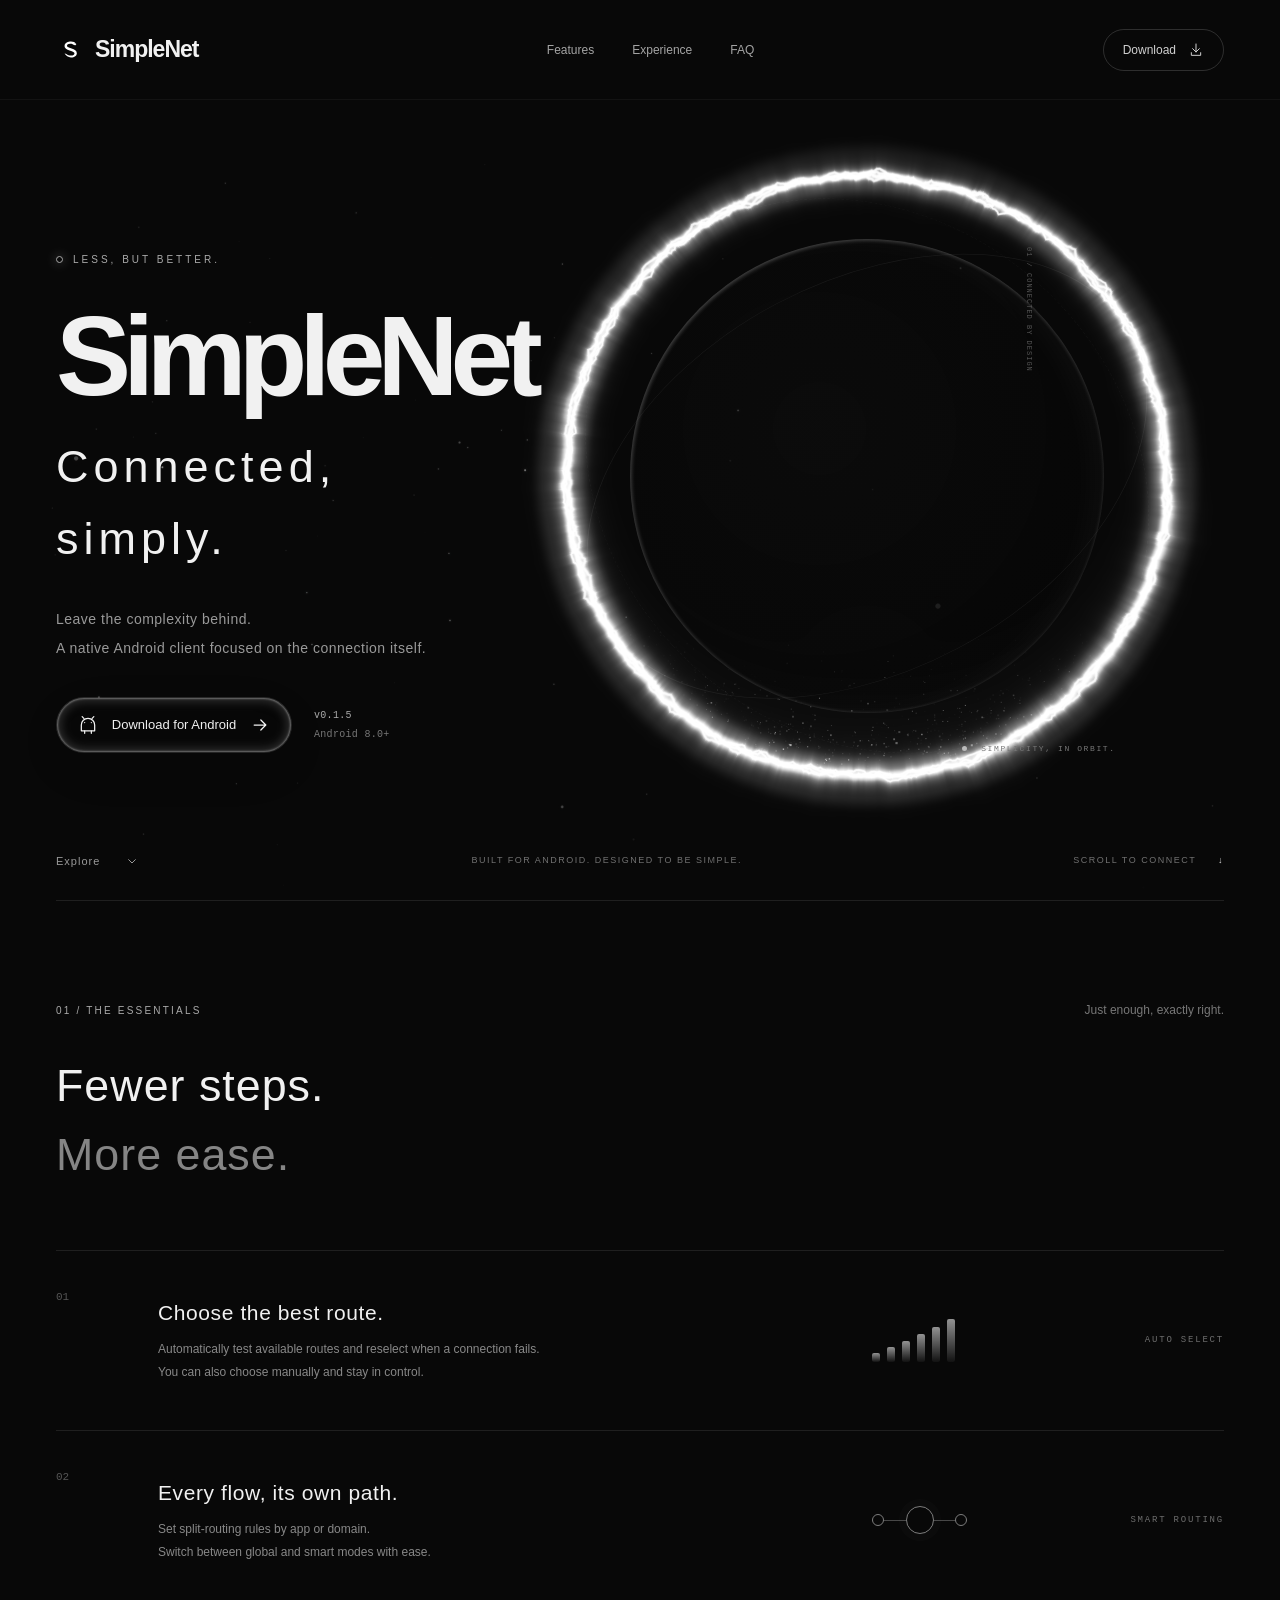
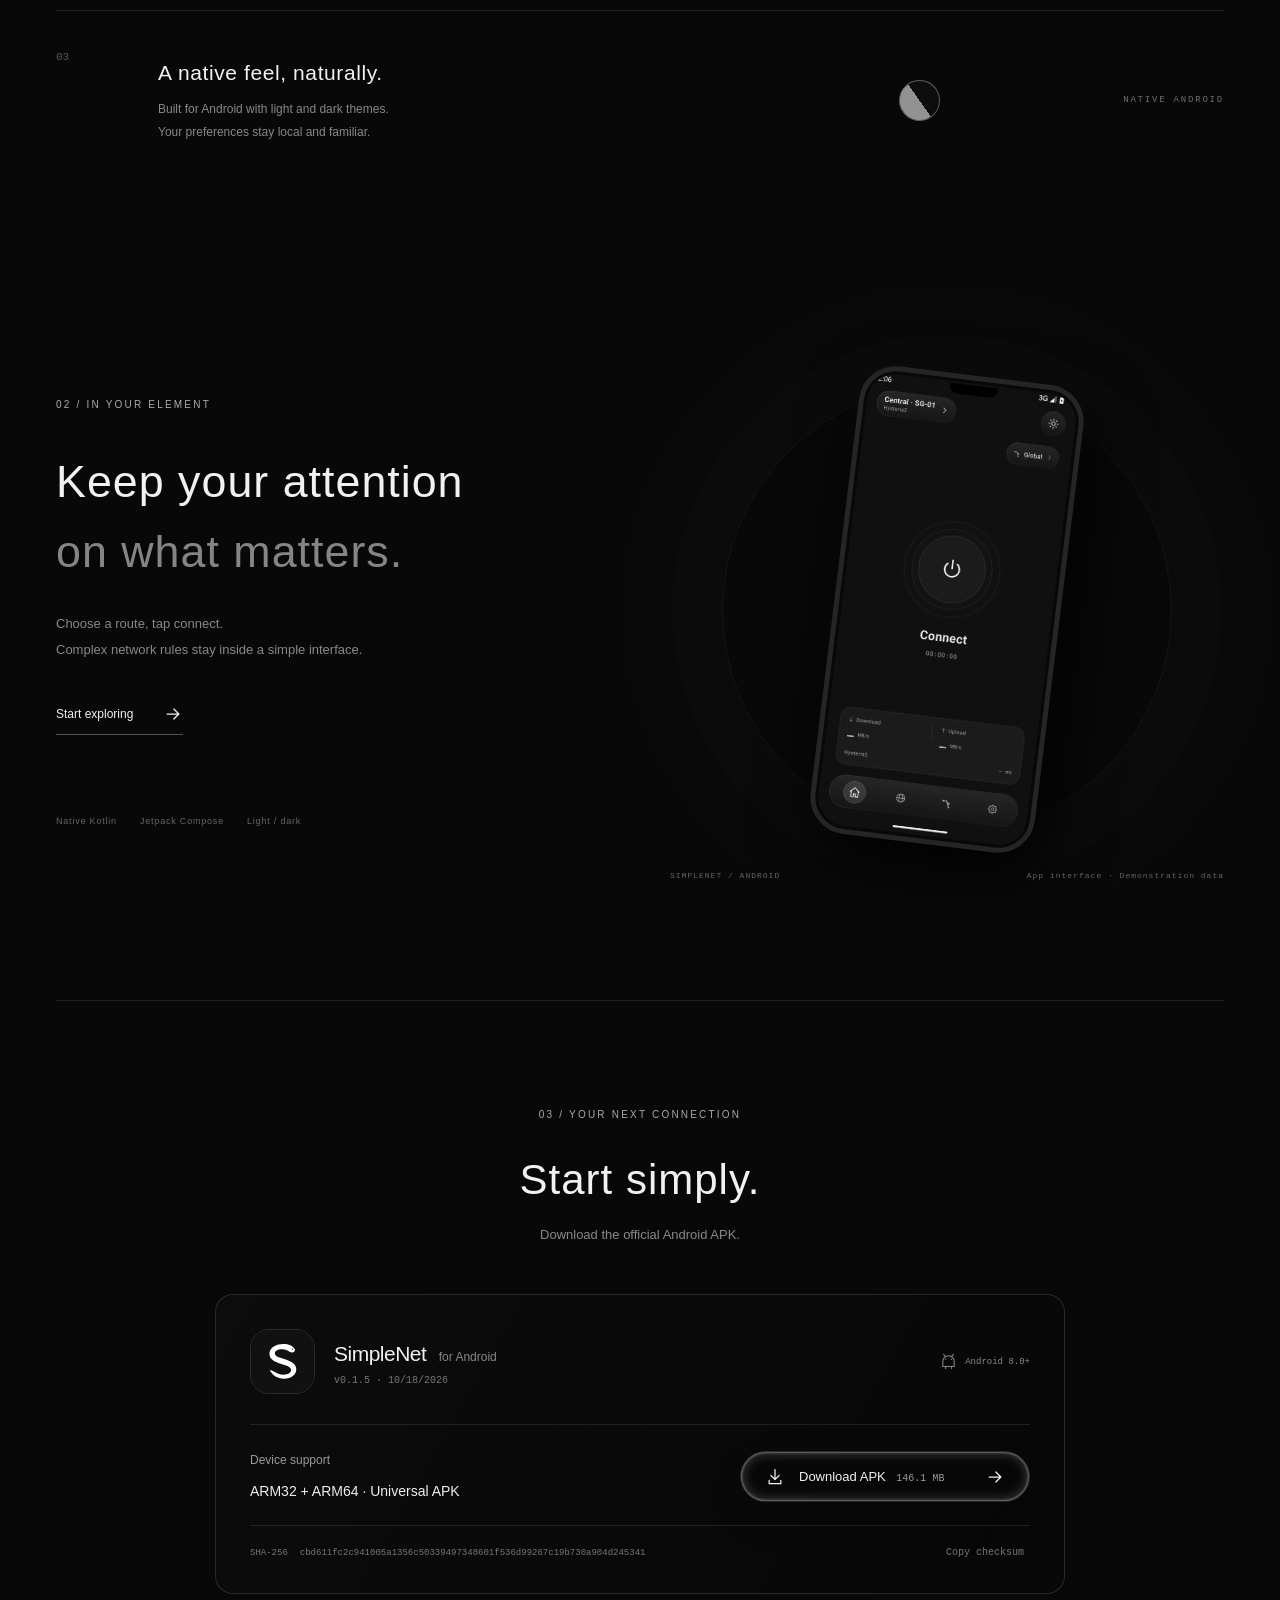
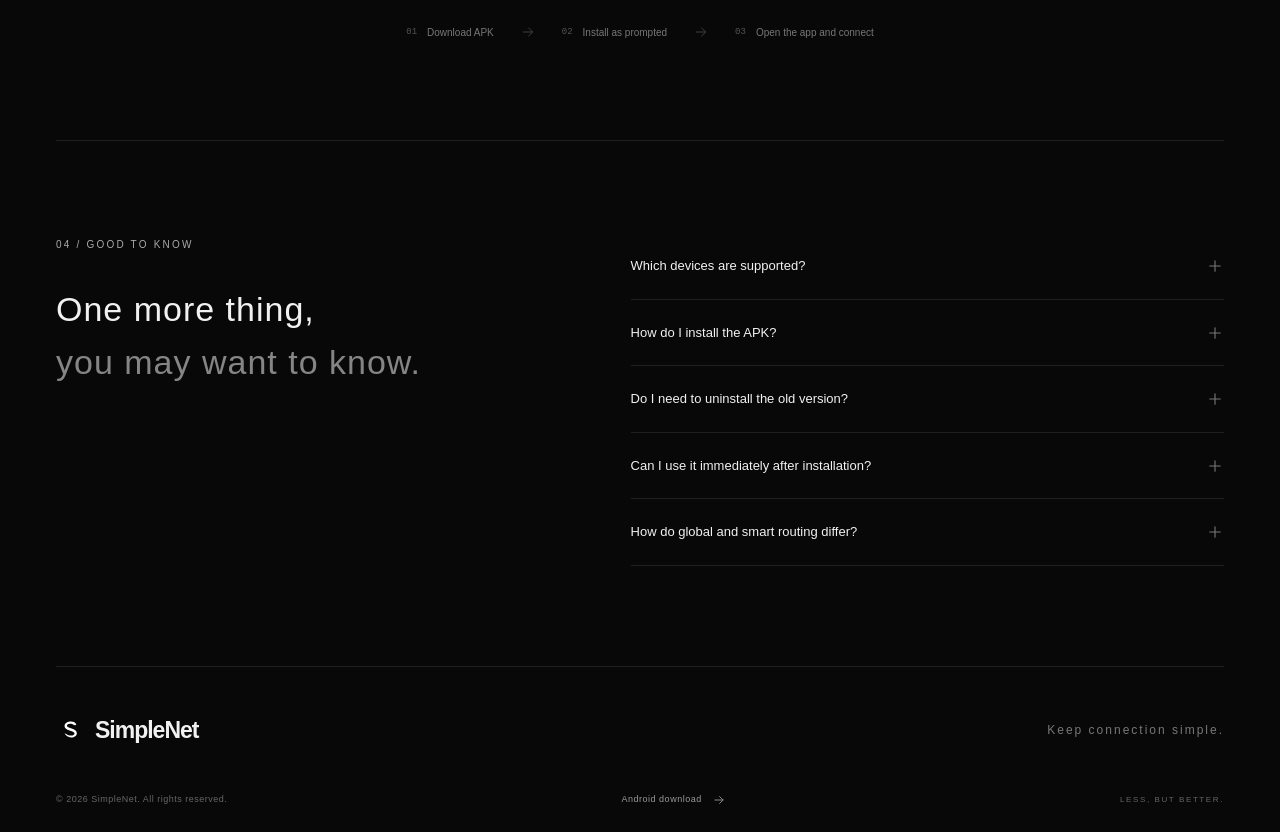
==== site/index.html @ 81fda2b3 "Publish SimpleNet website and Android downloads" ====
<!doctype html>
<html lang="en">
  <head>
    <meta charset="UTF-8" />
    <meta name="viewport" content="width=device-width, initial-scale=1.0" />
    <meta name="theme-color" content="#080808" />
    <meta name="description" content="SimpleNet, a native Android network client. Automatically choose routes, split traffic by app or domain, and download the official APK." />
    <link rel="icon" type="image/svg+xml" href="./simplenet-logo-dark.svg" />
    <title>SimpleNet — Connected, simply.</title>
    <script type="module" crossorigin src="./assets/index-CKIOs-OP.js"></script>
    <link rel="stylesheet" crossorigin href="./assets/index-BRe3zcv_.css">
  </head>
  <body>
    <div id="root"></div>
  </body>
</html>
---- site/assets/index-BRe3zcv_.css ----
.particles-container{position:relative;width:100%;height:100%;overflow:hidden}.particles-canvas{position:absolute;inset:0;display:block;width:100%;height:100%}.glass-surface{position:relative;display:flex;align-items:center;justify-content:center;overflow:hidden;transition:opacity .26s ease-out}.glass-surface__filter{width:100%;height:100%;pointer-events:none;position:absolute;inset:0;opacity:0;z-index:-1}.glass-surface__content{width:100%;height:100%;display:flex;align-items:center;justify-content:center;padding:.5rem;border-radius:inherit;position:relative;z-index:1}.glass-surface--svg{background:light-dark(hsl(0 0% 100% / var(--glass-frost, 0)),hsl(0 0% 0% / var(--glass-frost, 0)));backdrop-filter:var(--filter-id, url(#glass-filter)) saturate(var(--glass-saturation, 1));box-shadow:0 0 2px 1px light-dark(color-mix(in oklch,black,transparent 85%),color-mix(in oklch,white,transparent 65%)) inset,0 0 10px 4px light-dark(color-mix(in oklch,black,transparent 90%),color-mix(in oklch,white,transparent 85%)) inset,0 4px 16px #11111a0d,0 8px 24px #11111a0d,0 16px 56px #11111a0d,0 4px 16px #11111a0d inset,0 8px 24px #11111a0d inset,0 16px 56px #11111a0d inset}.glass-surface--webgl{box-shadow:0 4px 16px #11111a0d,0 8px 24px #11111a0d,0 16px 56px #11111a0d}.glass-surface__canvas,.glass-surface__frame{position:absolute;inset:0;width:100%;height:100%;border-radius:inherit;pointer-events:none}.glass-surface__frame{background:light-dark(hsl(0 0% 100% / var(--glass-frost, 0)),hsl(0 0% 0% / var(--glass-frost, 0)));box-shadow:0 0 2px 1px light-dark(color-mix(in oklch,black,transparent 85%),color-mix(in oklch,white,transparent 65%)) inset,0 0 10px 4px light-dark(color-mix(in oklch,black,transparent 90%),color-mix(in oklch,white,transparent 85%)) inset,0 4px 16px #11111a0d inset,0 8px 24px #11111a0d inset,0 16px 56px #11111a0d inset}.glass-surface--fallback{background:light-dark(hsl(0 0% 100% / calc(.12 + var(--glass-frost, 0) * .5)),hsl(0 0% 100% / calc(.04 + var(--glass-frost, 0) * .3)));-webkit-backdrop-filter:blur(12px) saturate(calc(var(--glass-saturation, 1) * 1.4)) brightness(1.04);backdrop-filter:blur(12px) saturate(calc(var(--glass-saturation, 1) * 1.4)) brightness(1.04);box-shadow:inset 0 1px 0 0 light-dark(hsl(0 0% 100% / .85),hsl(0 0% 100% / .3)),inset 0 -1px 0 0 light-dark(hsl(0 0% 100% / .35),hsl(0 0% 100% / .08)),0 0 2px 1px light-dark(color-mix(in oklch,black,transparent 88%),color-mix(in oklch,white,transparent 72%)) inset,0 0 12px 3px light-dark(color-mix(in oklch,white,transparent 72%),color-mix(in oklch,white,transparent 90%)) inset,0 4px 16px #11111a0f,0 8px 24px #11111a0f,0 16px 56px #11111a0f}.glass-surface__sheen,.glass-surface__rim{position:absolute;inset:0;border-radius:inherit;pointer-events:none}.glass-surface__sheen{background:linear-gradient(135deg,light-dark(hsl(0 0% 100% / .42),hsl(0 0% 100% / .14)) 0%,transparent 42%,transparent 64%,light-dark(hsl(0 0% 100% / .18),hsl(0 0% 100% / .05)) 100%)}.glass-surface__rim{padding:3px;background:linear-gradient(150deg,light-dark(hsl(0 0% 100% / .7),hsl(0 0% 100% / .34)),light-dark(hsl(0 0% 100% / .1),hsl(0 0% 100% / .03)) 45%,light-dark(hsl(0 0% 100% / .08),hsl(0 0% 100% / .02)) 60%,light-dark(hsl(0 0% 100% / .42),hsl(0 0% 100% / .18)));-webkit-mask:linear-gradient(#000 0 0) content-box,linear-gradient(#000 0 0);-webkit-mask-composite:xor;mask:linear-gradient(#000 0 0) content-box exclude,linear-gradient(#000 0 0)}.glass-surface__line,.glass-surface__glow{position:absolute;inset:0;pointer-events:none;-webkit-mask-size:100% 100%;mask-size:100% 100%}.glass-surface--svg .glass-surface__line,.glass-surface--webgl .glass-surface__line{background:light-dark(color-mix(in oklch,black,transparent 85%),color-mix(in oklch,white,transparent 65%))}.glass-surface--svg .glass-surface__glow,.glass-surface--webgl .glass-surface__glow{background:light-dark(color-mix(in oklch,black,transparent 90%),color-mix(in oklch,white,transparent 85%))}.glass-surface--fallback .glass-surface__line{background:light-dark(color-mix(in oklch,black,transparent 88%),color-mix(in oklch,white,transparent 72%))}.glass-surface--fallback .glass-surface__glow{background:light-dark(color-mix(in oklch,white,transparent 72%),color-mix(in oklch,white,transparent 90%))}@supports not ((backdrop-filter: blur(1px)) or (-webkit-backdrop-filter: blur(1px))){.glass-surface--fallback{background:light-dark(hsl(0 0% 100% / .72),hsl(0 0% 12% / .72))}}.glass-surface:focus-visible{outline:2px solid light-dark(#007aff,#0a84ff);outline-offset:2px}:root{font-family:Inter,Segoe UI,Tahoma,Arial,sans-serif;color:#f1f1f1;background:#080808;font-synthesis:none;font-weight:400;line-height:1.5;color-scheme:dark;--muted:#8f8f8f;--line:#ffffff18 }*{box-sizing:border-box}html{scroll-behavior:smooth;scroll-padding-top:100px}body{margin:0}a{color:inherit;text-decoration:none}button,select{font:inherit}button,a,summary,select{-webkit-tap-highlight-color:transparent}button{color:inherit}button,a,summary{touch-action:manipulation}button{cursor:pointer}button:disabled{cursor:not-allowed}::selection{background:#eee;color:#080808}a:focus-visible,button:focus-visible,summary:focus-visible,select:focus-visible{outline:2px solid #fff;outline-offset:6px}img{max-width:100%;display:block}svg{flex-shrink:0}section{position:relative}.section-wrap{width:min(1200px,calc(100% - 112px));margin-inline:auto}.eyebrow{font-size:10px;font-weight:500;letter-spacing:2.2px;color:#aaa}.skip-link{position:fixed;top:-70px;left:20px;background:#fff;color:#000;padding:10px;z-index:100}.skip-link:focus{top:12px}.header{height:100px;position:absolute;top:0;left:0;width:100%;padding:0 56px;display:flex;align-items:center;justify-content:space-between;z-index:10;border-bottom:1px solid #ffffff0c}.brand{display:inline-flex;align-items:center;font-size:23px;font-weight:650;letter-spacing:-1px;gap:10px}.brand img{width:29px;height:36px;object-fit:contain}.nav{display:flex;gap:38px;font-size:12px;color:#a4a4a4}.nav a,.nav-download{transition:color .2s}.nav a:hover,.nav-download:hover{color:#fff}.nav-download{display:flex;align-items:center;gap:12px;font-size:12px;color:#d0d0d0;border:1px solid #ffffff28;border-radius:30px;padding:11px 19px}.menu-toggle,.mobile-download{display:none}.hero{height:max(760px,100svh);max-height:1080px;min-height:660px;isolation:isolate;overflow:hidden}.star-field{position:absolute;inset:100px 0 0;z-index:-3;pointer-events:none;mask-image:linear-gradient(#000,#000 76%,transparent)}.hero-content{position:relative;z-index:2;margin-left:max(56px,calc((100vw - 1200px)/2));width:600px;padding-top:clamp(210px,28vh,310px);pointer-events:none}.hero-content a{pointer-events:auto}.hero-content .eyebrow{display:flex;align-items:center;gap:10px;font-size:10px;letter-spacing:3px}.tiny-orbit{width:7px;height:7px;border:1px solid #aaa;border-radius:50%;box-shadow:0 0 12px #fff5}.hero h1{font-size:clamp(75px,8.8vw,126px);font-weight:550;line-height:1.1;letter-spacing:-8px;margin:28px 0 30px}.hero h1>span{display:block;font-size:45px;font-weight:400;letter-spacing:5px;line-height:1.6;margin-top:12px}.hero-description{font-size:14px;color:#999;line-height:2.1;letter-spacing:.5px;margin:0 0 33px}.hero-actions{display:flex;align-items:center;gap:22px}.glass-link{display:inline-flex;height:56px;border-radius:40px;border:1px solid #ffffff23;transition:transform .25s,box-shadow .25s,background .25s;isolation:isolate}.glass-link:hover{transform:translateY(-3px);box-shadow:0 8px 40px #ffffff12;background:#ffffff08}.glass-link .glass-surface__content{gap:14px;padding:0 24px;font-size:13px;white-space:nowrap}.hero-cta{width:236px}.hero-cta .glass-surface__content>svg:last-child{margin-left:auto}.hero-version{font-family:ui-monospace,SFMono-Regular,Consolas,monospace;font-size:10px;line-height:1.9;letter-spacing:.3px;color:#aaa}.hero-version>span{color:#777}.hero-bottom{position:absolute;bottom:31px;left:56px;right:56px;display:flex;justify-content:space-between;align-items:center;color:#717171;font-size:9px;letter-spacing:1.5px}.hero-bottom>a{display:flex;align-items:center;gap:24px;font-size:11px;letter-spacing:1px;color:#999}.hero-index>span{margin-left:18px;color:#ddd}.planet{position:absolute;left:calc(65% - 360px);top:calc(49% - 360px);width:790px;height:790px;z-index:-1;filter:grayscale(1);animation:planet-in 2s ease-out both}.planet .crystalized-ball{position:absolute;inset:0}.planet-fallback{position:absolute;width:60%;height:60%;left:20%;top:20%;border-radius:50%;box-shadow:inset -13px 2px 28px #ffffff08,inset 1px 1px 4px #fff4,0 0 100px #ffffff03;background:radial-gradient(circle at 40% 40%,#11111170,#050505)}.orbit{position:absolute;left:12%;top:12%;width:76%;height:76%;border:1px solid #ffffff10;border-radius:50%;transform:rotate(-28deg) scaleY(.65);z-index:3;pointer-events:none}.orbit-two{transform:rotate(42deg) scaleY(.86);border-style:dashed;opacity:.5}.planet-label{position:absolute;left:62%;bottom:15%;font:8px ui-monospace,monospace;letter-spacing:1.6px;color:#777;white-space:nowrap}.planet-label>span{width:5px;height:5px;display:inline-block;border-radius:50%;background:#bbb;margin-right:8px}.planet-coordinate{position:absolute;left:70%;top:21%;font:7px ui-monospace,monospace;letter-spacing:1px;color:#555;writing-mode:vertical-rl}.hero-enter{animation:enter .9s both}.hero h1{animation-delay:.12s}.hero-description{animation-delay:.24s}.hero-actions{animation-delay:.36s}.features{padding-block:100px 80px;border-top:1px solid var(--line)}.section-top{display:flex;justify-content:space-between;align-items:center}.section-note{color:#777;font-size:12px}h2{font-size:clamp(34px,3.5vw,48px);font-weight:400;line-height:1.55;letter-spacing:1px;margin:32px 0 60px}h2>span{color:#858585}.feature-list article{border-top:1px solid var(--line);display:grid;grid-template-columns:80px 1fr 160px 170px;align-items:center;min-height:180px;gap:22px}.feature-no{font:11px ui-monospace,monospace;color:#555;align-self:start;margin-top:40px}.feature-list h3{font-size:21px;font-weight:400;margin:30px 0 10px;letter-spacing:.6px}.feature-list p{font-size:12px;color:#888;line-height:1.9;margin:0 0 30px}.feature-tag{font:9px ui-monospace,monospace;letter-spacing:1.8px;color:#6e6e6e;text-align:right}.feature-graphic{width:95px;height:60px;opacity:.65}.signal-graphic{display:flex;align-items:flex-end;gap:7px;height:43px}.signal-graphic i{width:8px;background:linear-gradient(#ddd,#ffffff10);border-radius:2px;transition:transform .3s}.feature-list article:hover .signal-graphic i{transform:scaleY(1.13)}.routing-graphic{position:relative;display:flex;justify-content:space-between;align-items:center;height:40px}.routing-graphic span{width:12px;height:12px;border:1px solid #bbb;border-radius:50%;z-index:1;background:#080808}.routing-graphic span:nth-of-type(2){width:28px;height:28px;box-shadow:0 0 0 7px #ffffff06}.routing-graphic i{width:100%;height:1px;background:#ffffff38;position:absolute;left:0;top:50%}.theme-graphic{height:48px;display:flex;align-items:center;justify-content:center}.theme-graphic span{width:41px;height:41px;border-radius:50%;background:linear-gradient(90deg,#ddd 50%,#111 50%);border:1px solid #888;transform:rotate(-35deg);transition:transform .6s}.feature-list article:hover .theme-graphic span{transform:rotate(145deg)}.experience{padding-block:70px 120px;display:grid;grid-template-columns:1fr 1fr;align-items:center;gap:60px}.experience h2{margin-bottom:25px}.experience-copy>p{color:#888;font-size:13px;line-height:2}.text-link{display:inline-flex;align-items:center;gap:30px;font-size:12px;border-bottom:1px solid #555;padding-bottom:10px;margin-top:28px}.text-link:hover svg{transform:translate(5px)}.text-link svg{transition:transform .2s}.experience-footnote{margin-top:80px;display:flex;gap:23px;font-size:9px;letter-spacing:.8px;color:#666}.product-visual{position:relative;min-height:540px;display:flex;align-items:center;justify-content:center}.product-orbit{position:absolute;width:450px;height:450px;border:1px solid #ffffff0e;border-radius:50%;box-shadow:0 0 0 50px #ffffff02,0 0 0 100px #ffffff01}.phone-frame{position:relative;width:226px;border:5px solid #252525;border-radius:37px;padding:3px;background:#080808;box-shadow:10px 25px 65px #000,0 0 40px #ffffff07;transform:rotate(7deg);transition:transform .6s}.phone-frame:hover{transform:rotate(0) translateY(-6px)}.phone-frame>img{border-radius:29px;width:100%;height:auto;filter:grayscale(1)}.phone-speaker{position:absolute;width:48px;height:10px;background:#000;border-radius:0 0 7px 7px;left:calc(50% - 24px);top:5px;z-index:1}.product-caption{position:absolute;bottom:0;left:0;right:0;display:flex;justify-content:space-between;font:8px ui-monospace,monospace;color:#666;letter-spacing:1px}.download-section{padding-block:100px;border-top:1px solid var(--line)}.download-heading{text-align:center}.download-heading h2{margin:22px 0 12px;font-size:42px}.download-heading>p{font-size:13px;color:#888}.download-panel{margin:50px auto 0;max-width:850px;border:1px solid #ffffff21;border-radius:18px;padding:34px;background:linear-gradient(120deg,#ffffff05,transparent);position:relative}.download-product{display:flex;align-items:center;gap:19px}.download-product img{border:1px solid #ffffff20;border-radius:19px;width:65px;height:65px}.download-product h3{font-size:21px;font-weight:500;letter-spacing:-.5px;margin:0 0 6px}.download-product h3>span{font-weight:400;color:#888;font-size:12px;margin-left:7px;letter-spacing:0}.download-product p{color:#777;font:10px ui-monospace,monospace;margin:0}.android-label{margin-left:auto;font:9px ui-monospace,monospace;color:#888;display:flex;align-items:center;gap:8px}.download-controls{margin-top:30px;padding-top:26px;border-top:1px solid var(--line);display:flex;align-items:flex-end;gap:22px}.download-controls label{display:flex;flex-direction:column;gap:10px;font-size:10px;color:#999;flex:1}.download-controls select{border:1px solid #ffffff20;background:#111;color:#ccc;font-size:11px;border-radius:8px;padding:16px 13px;height:51px;width:100%;min-width:0}.download-cta,.pending-download{width:290px;height:51px}.download-cta .glass-surface__content>svg:last-child{margin-left:auto}.download-size{color:#999;font:10px ui-monospace,monospace;margin-left:7px}.pending-download{display:flex;align-items:center;justify-content:center;gap:13px;font-size:12px;background:#ffffff07;border:1px solid #ffffff15;border-radius:30px;color:#777}.release-notice{font-size:10px;color:#888;margin:21px 0 0;line-height:1.9}.release-notice button{font:inherit;background:transparent;border:0;text-decoration:underline;margin-left:12px}.checksum{border-top:1px solid var(--line);padding-top:20px;margin-top:23px;display:flex;gap:12px;font:9px ui-monospace,monospace;color:#777;align-items:center}.checksum code{overflow:hidden;text-overflow:ellipsis;white-space:nowrap;min-width:0;flex:1}.checksum button{font-size:10px;border:0;background:transparent;white-space:nowrap}.install-steps{display:flex;align-items:center;justify-content:center;gap:26px;margin-top:30px;color:#777;font-size:10px}.install-steps>span{display:flex;align-items:center;gap:10px}.install-steps b{font:9px ui-monospace,monospace;color:#555}.install-steps>svg{opacity:.5}.faq{padding-block:90px 100px;border-top:1px solid var(--line);display:grid;grid-template-columns:1fr 1.2fr;gap:80px}.faq h2{font-size:34px;margin:28px 0}.faq-list{padding-top:2px}details{border-bottom:1px solid var(--line)}summary{list-style:none;cursor:pointer;display:flex;justify-content:space-between;align-items:center;font-size:13px;padding:23px 0;gap:15px}summary::-webkit-details-marker{display:none}summary svg{color:#777;transition:transform .2s}details[open] summary svg{transform:rotate(45deg)}details p{font-size:12px;line-height:2;color:#999;margin:0 35px 24px 0}.footer{border-top:1px solid var(--line);padding-top:45px;padding-bottom:25px}.footer-brand{display:flex;justify-content:space-between;align-items:center}.footer-brand>span{font-size:12px;letter-spacing:2px;color:#777}.footer-bottom{margin-top:45px;display:flex;justify-content:space-between;align-items:center;font-size:9px;color:#666;letter-spacing:.5px}.footer-bottom>a{display:flex;align-items:center;gap:10px;color:#999}.footer-bottom>span:last-child{font-size:8px;letter-spacing:1.6px}[data-reveal]{opacity:0;transform:translateY(24px);transition:opacity .75s ease,transform .75s ease}[data-reveal].visible{opacity:1;transform:translateY(0)}@keyframes enter{0%{opacity:0;transform:translateY(20px)}to{opacity:1;transform:translateY(0)}}@keyframes planet-in{0%{opacity:0;transform:scale(.93)}to{opacity:1;transform:scale(1)}}@media(min-width:1600px){.planet{left:calc(63% - 400px);width:900px;height:900px;top:calc(49% - 410px)}}@media(max-width:1000px){.section-wrap{width:calc(100% - 64px)}.header{padding-inline:32px;height:82px}.nav{gap:25px}.hero-content{margin-left:32px;width:510px}.hero h1{font-size:92px;letter-spacing:-6px}.hero h1>span{font-size:36px}.planet{left:calc(70% - 300px);top:calc(48% - 300px);width:650px;height:650px;opacity:.75}.hero-bottom{left:32px;right:32px}.hero-index{display:none}.feature-list article{grid-template-columns:40px 1fr 110px 120px;gap:14px}.feature-tag{font-size:8px}.experience{gap:20px}.experience-footnote{gap:12px}.product-orbit{width:330px;height:330px}.faq{gap:40px}.download-panel{padding:28px}}@media(max-width:650px){.section-wrap{width:calc(100% - 40px)}.header{height:76px;padding-inline:20px}.brand{font-size:21px;gap:8px}.brand img{width:25px;height:31px}.nav-download{margin-left:auto;margin-right:18px;font-size:10px;padding:8px 13px;gap:10px}.menu-toggle{display:flex;align-items:center;justify-content:center;width:32px;height:38px;background:none;border:0}.nav{display:none;position:absolute;top:76px;left:0;right:0;padding:24px;background:#111111f5;backdrop-filter:blur(20px);border-bottom:1px solid #333;flex-direction:column;gap:24px}.nav.is-open{display:flex}.mobile-download{display:block}.hero{height:100svh;min-height:760px;max-height:950px}.hero-content{margin:0 24px;width:auto;padding-top:145px}.hero-content .eyebrow{font-size:8px;letter-spacing:2px}.hero h1{font-size:clamp(66px,17.5vw,90px);letter-spacing:-5px;margin:24px 0 18px}.hero h1>span{font-size:30px;letter-spacing:4px;margin-top:9px}.hero-description{font-size:12px;line-height:2;margin-bottom:24px}.hero-actions{gap:15px}.hero-cta{width:211px;height:51px}.hero-cta .glass-surface__content{font-size:12px;padding-inline:19px;gap:10px}.hero-version{font-size:8px}.planet{width:570px;height:570px;left:calc(50% - 240px);top:auto;bottom:-170px;opacity:.75;z-index:-2;mask-image:linear-gradient(transparent,#000 20%,#000 90%,transparent)}.planet-label{font-size:6px;left:53%;bottom:16%}.planet-coordinate{display:none}.planet-fallback{opacity:.6}.hero-bottom{left:24px;right:24px;bottom:23px}.hero-bottom>span{display:none}.hero-bottom>a{font-size:10px}.features{padding-block:65px 20px}.section-top{align-items:flex-start;gap:18px}.section-note{font-size:10px}.eyebrow{font-size:8px;letter-spacing:1.6px}h2{font-size:31px;margin:25px 0 36px}.feature-list article{grid-template-columns:28px 1fr 65px;min-height:160px;gap:10px}.feature-no{font-size:9px;margin-top:29px}.feature-list h3{font-size:17px;margin-top:26px}.feature-list p{font-size:11px}.feature-tag{display:none}.feature-graphic{transform:scale(.65);transform-origin:left center}.experience{padding-block:65px 70px;grid-template-columns:1fr;gap:30px;overflow:hidden}.experience h2{font-size:31px}.experience-copy>p{font-size:12px}.experience-footnote{margin-top:35px;font-size:8px;gap:20px}.product-visual{min-height:500px}.phone-frame{width:211px}.product-caption{font-size:7px;letter-spacing:.5px}.download-section{padding-block:65px}.download-heading h2{font-size:30px}.download-heading>p{font-size:12px}.download-panel{padding:21px 18px;border-radius:14px;margin-top:30px}.download-product{gap:12px}.download-product img{width:50px;height:50px;border-radius:13px}.download-product h3{font-size:19px}.download-product h3>span{font-size:10px;display:block;margin:2px 0 0}.download-product p{font-size:9px}.android-label{display:none}.download-controls{flex-direction:column;align-items:stretch;gap:18px;margin-top:23px;padding-top:20px}.download-controls label,.download-cta,.pending-download,.download-cta .glass-surface__content{width:100%}.release-notice{font-size:10px}.install-steps{gap:8px;font-size:8px;flex-wrap:wrap;margin-top:23px}.install-steps>span{gap:4px}.install-steps>svg{width:10px}.install-steps b{font-size:7px}.faq{grid-template-columns:1fr;gap:12px;padding-block:60px}.faq h2{font-size:28px;margin-bottom:17px}.faq summary{font-size:12px;padding-block:21px}.faq details p{font-size:11px}.footer{padding-top:30px}.footer-brand>span{font-size:10px;letter-spacing:1px}.footer-bottom{margin-top:30px;font-size:8px;gap:12px;flex-wrap:wrap}.footer-bottom>span:last-child{display:none}}@media(prefers-reduced-motion:reduce){html{scroll-behavior:auto}*,*:before,*:after{animation:none!important;transition:none!important}[data-reveal]{opacity:1;transform:none}}.architecture-info{display:grid;gap:12px;font-size:12px;color:#999;flex:1}.architecture-info strong{color:#eee;font-size:14px;font-weight:400}html[dir=rtl] .hero-content{margin-left:0;margin-right:max(56px,calc((100vw - 1200px)/2));text-align:right}html[dir=rtl] .hero h1{letter-spacing:-2px}html[dir=rtl] .hero-content .eyebrow{flex-direction:row-reverse;justify-content:flex-end}html[dir=rtl] .text-link svg,html[dir=rtl] .glass-link svg:last-child{transform:scaleX(-1)}
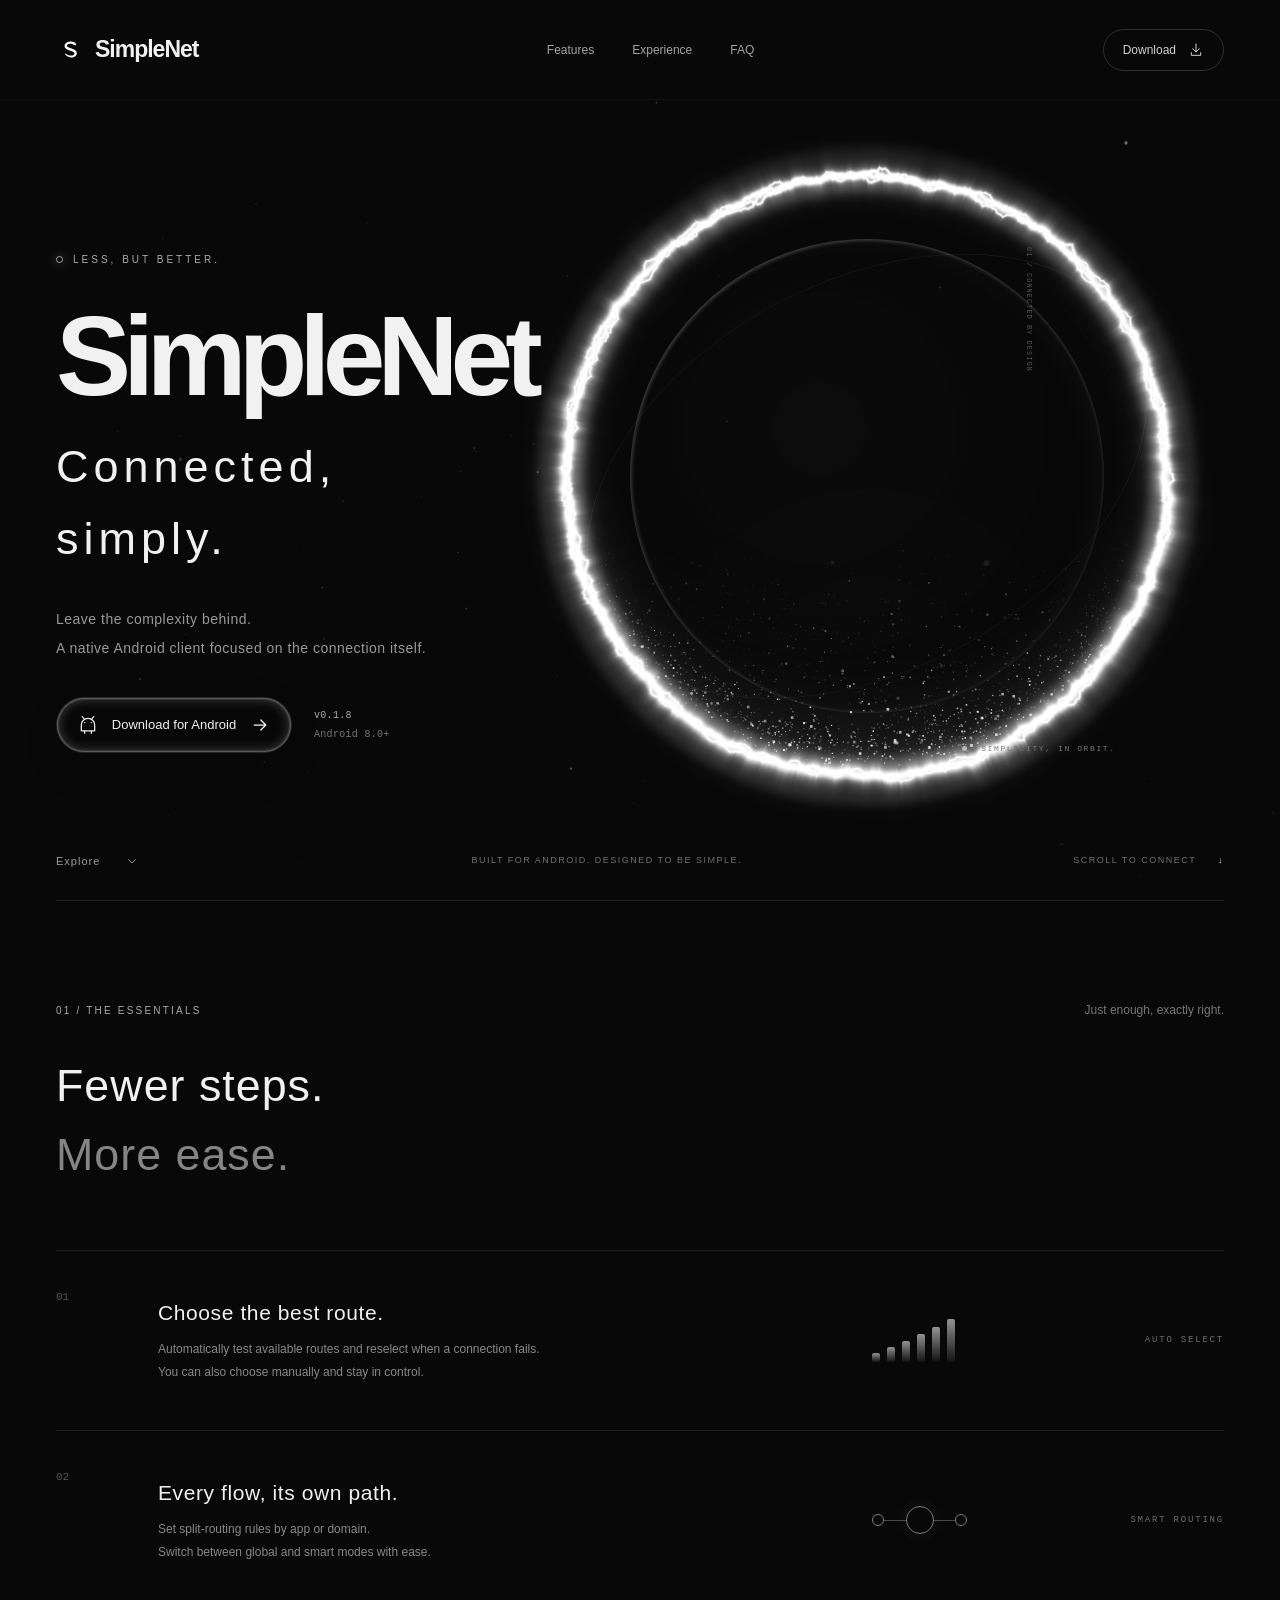
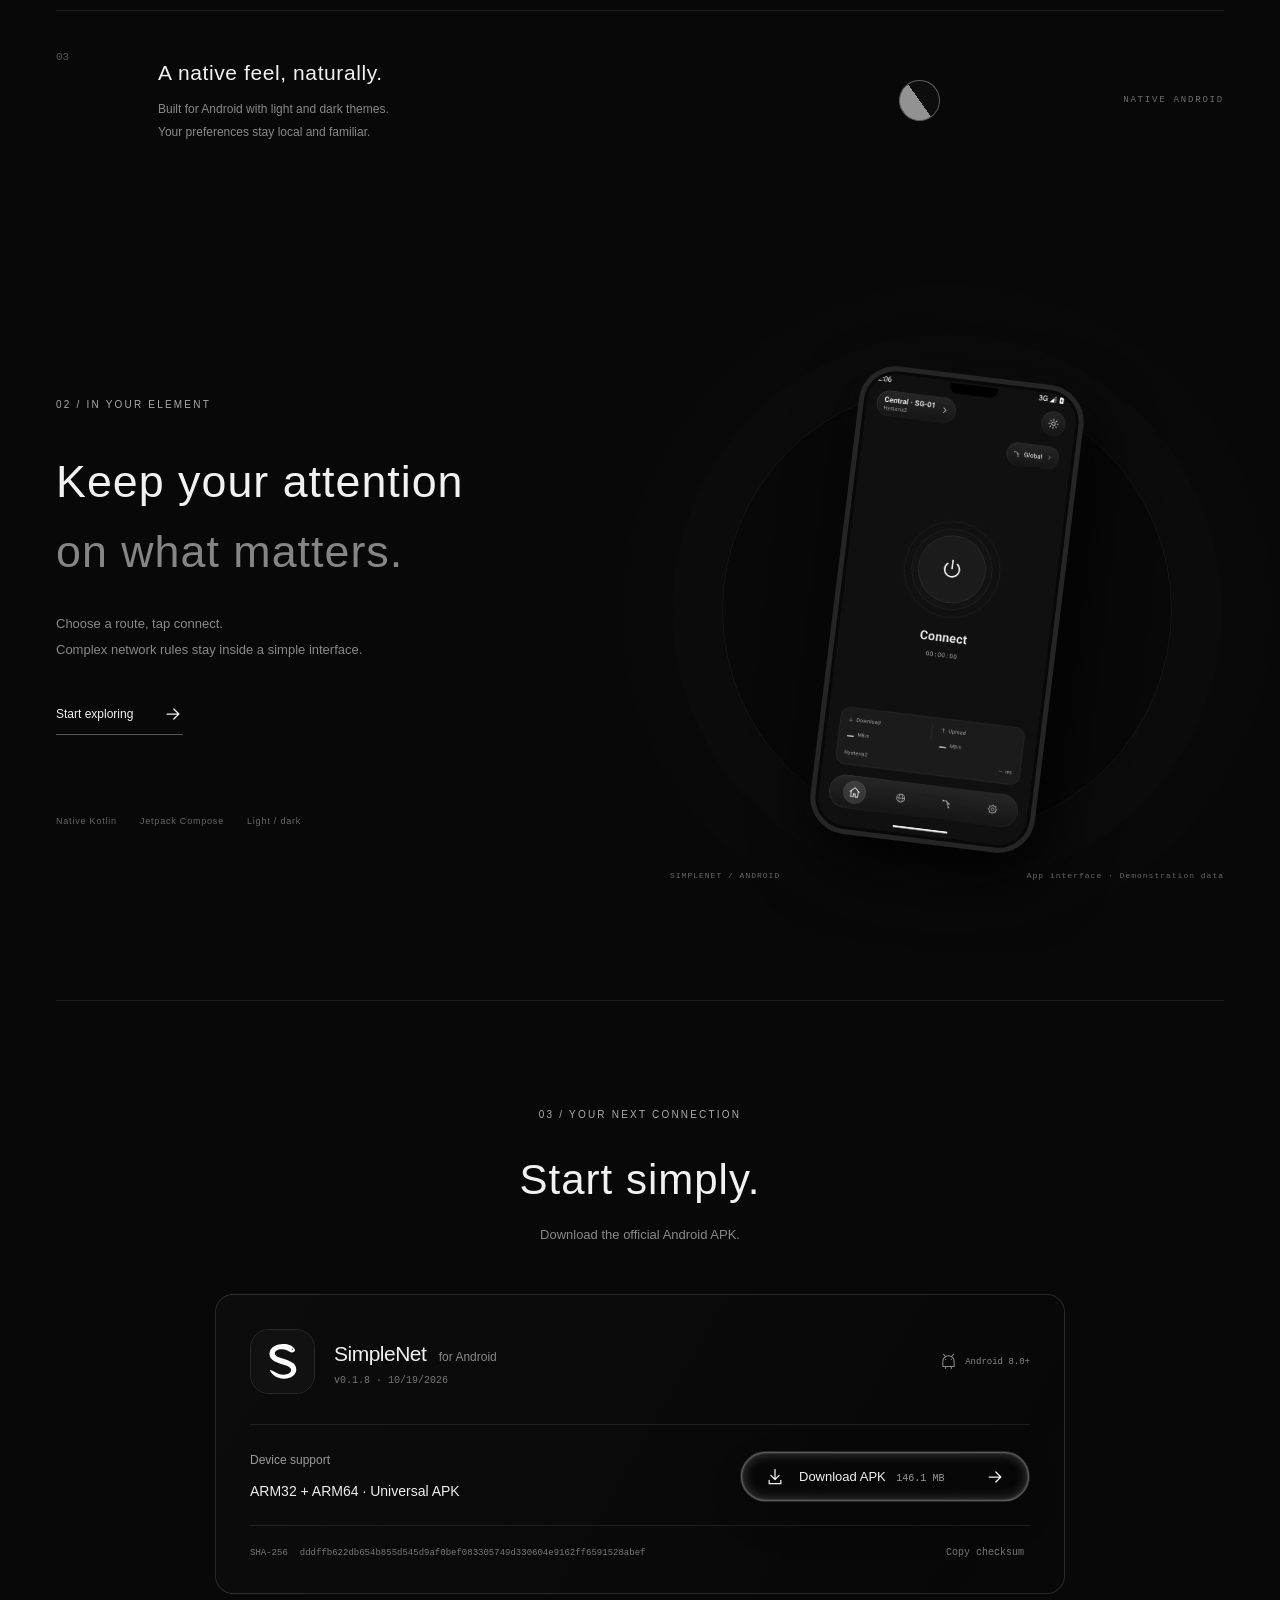
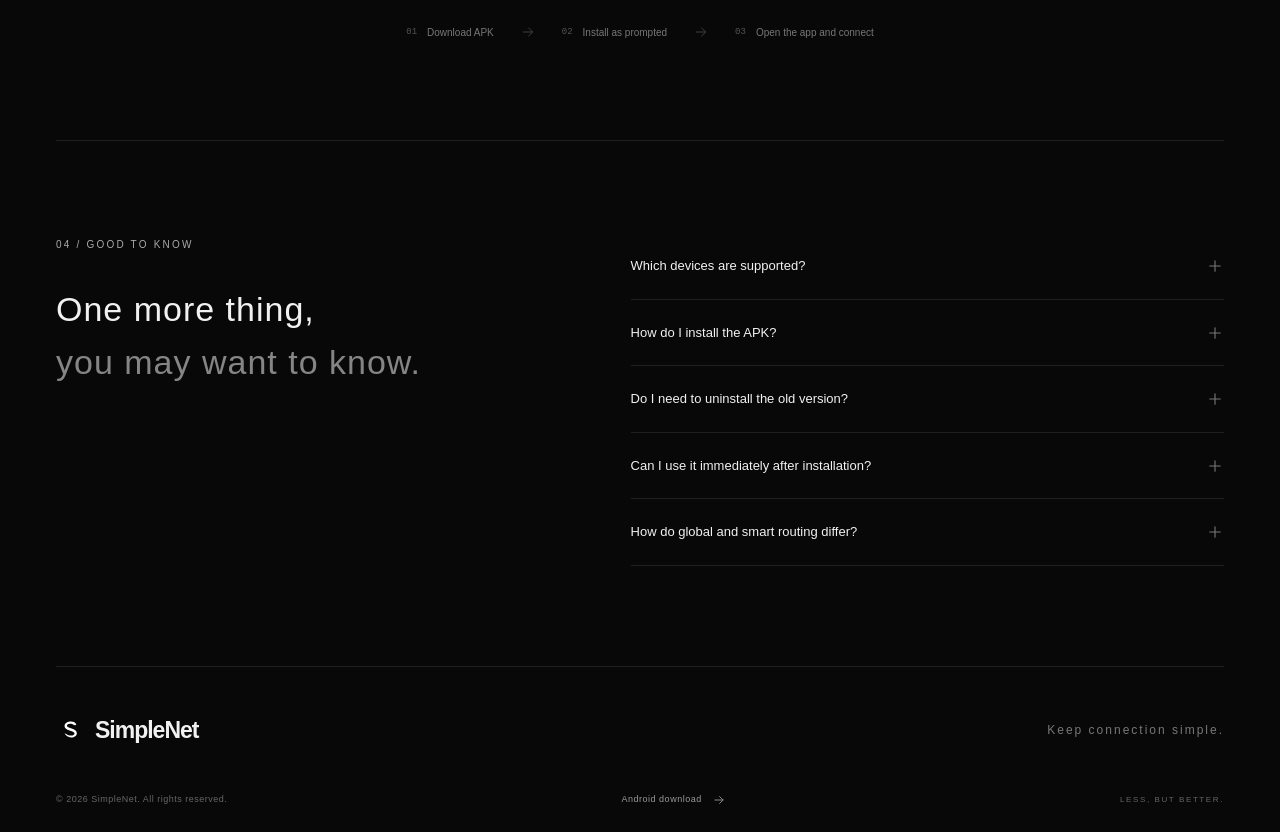
==== commit b4a82c80: "Publish SimpleNet website and Android downloads" ====
--- a/site/index.html
+++ b/site/index.html
@@ -7,8 +7,8 @@
     <meta name="description" content="SimpleNet, a native Android network client. Automatically choose routes, split traffic by app or domain, and download the official APK." />
     <link rel="icon" type="image/svg+xml" href="./simplenet-logo-dark.svg" />
     <title>SimpleNet — Connected, simply.</title>
-    <script type="module" crossorigin src="./assets/index-CKIOs-OP.js"></script>
-    <link rel="stylesheet" crossorigin href="./assets/index-BRe3zcv_.css">
+    <script type="module" crossorigin src="./assets/index-BmXXyZHJ.js"></script>
+    <link rel="stylesheet" crossorigin href="./assets/index-BxsqPFGc.css">
   </head>
   <body>
     <div id="root"></div>
--- a/site/assets/index-BxsqPFGc.css
+++ b/site/assets/index-BxsqPFGc.css
@@ -0,0 +1 @@
+.particles-container{position:relative;width:100%;height:100%;overflow:hidden}.particles-canvas{position:absolute;inset:0;display:block;width:100%;height:100%}.glass-surface{position:relative;display:flex;align-items:center;justify-content:center;overflow:hidden;transition:opacity .26s ease-out}.glass-surface__filter{width:100%;height:100%;pointer-events:none;position:absolute;inset:0;opacity:0;z-index:-1}.glass-surface__content{width:100%;height:100%;display:flex;align-items:center;justify-content:center;padding:.5rem;border-radius:inherit;position:relative;z-index:1}.glass-surface--svg{background:light-dark(hsl(0 0% 100% / var(--glass-frost, 0)),hsl(0 0% 0% / var(--glass-frost, 0)));backdrop-filter:var(--filter-id, url(#glass-filter)) saturate(var(--glass-saturation, 1));box-shadow:0 0 2px 1px light-dark(color-mix(in oklch,black,transparent 85%),color-mix(in oklch,white,transparent 65%)) inset,0 0 10px 4px light-dark(color-mix(in oklch,black,transparent 90%),color-mix(in oklch,white,transparent 85%)) inset,0 4px 16px #11111a0d,0 8px 24px #11111a0d,0 16px 56px #11111a0d,0 4px 16px #11111a0d inset,0 8px 24px #11111a0d inset,0 16px 56px #11111a0d inset}.glass-surface--webgl{box-shadow:0 4px 16px #11111a0d,0 8px 24px #11111a0d,0 16px 56px #11111a0d}.glass-surface__canvas,.glass-surface__frame{position:absolute;inset:0;width:100%;height:100%;border-radius:inherit;pointer-events:none}.glass-surface__frame{background:light-dark(hsl(0 0% 100% / var(--glass-frost, 0)),hsl(0 0% 0% / var(--glass-frost, 0)));box-shadow:0 0 2px 1px light-dark(color-mix(in oklch,black,transparent 85%),color-mix(in oklch,white,transparent 65%)) inset,0 0 10px 4px light-dark(color-mix(in oklch,black,transparent 90%),color-mix(in oklch,white,transparent 85%)) inset,0 4px 16px #11111a0d inset,0 8px 24px #11111a0d inset,0 16px 56px #11111a0d inset}.glass-surface--fallback{background:light-dark(hsl(0 0% 100% / calc(.12 + var(--glass-frost, 0) * .5)),hsl(0 0% 100% / calc(.04 + var(--glass-frost, 0) * .3)));-webkit-backdrop-filter:blur(12px) saturate(calc(var(--glass-saturation, 1) * 1.4)) brightness(1.04);backdrop-filter:blur(12px) saturate(calc(var(--glass-saturation, 1) * 1.4)) brightness(1.04);box-shadow:inset 0 1px 0 0 light-dark(hsl(0 0% 100% / .85),hsl(0 0% 100% / .3)),inset 0 -1px 0 0 light-dark(hsl(0 0% 100% / .35),hsl(0 0% 100% / .08)),0 0 2px 1px light-dark(color-mix(in oklch,black,transparent 88%),color-mix(in oklch,white,transparent 72%)) inset,0 0 12px 3px light-dark(color-mix(in oklch,white,transparent 72%),color-mix(in oklch,white,transparent 90%)) inset,0 4px 16px #11111a0f,0 8px 24px #11111a0f,0 16px 56px #11111a0f}.glass-surface__sheen,.glass-surface__rim{position:absolute;inset:0;border-radius:inherit;pointer-events:none}.glass-surface__sheen{background:linear-gradient(135deg,light-dark(hsl(0 0% 100% / .42),hsl(0 0% 100% / .14)) 0%,transparent 42%,transparent 64%,light-dark(hsl(0 0% 100% / .18),hsl(0 0% 100% / .05)) 100%)}.glass-surface__rim{padding:3px;background:linear-gradient(150deg,light-dark(hsl(0 0% 100% / .7),hsl(0 0% 100% / .34)),light-dark(hsl(0 0% 100% / .1),hsl(0 0% 100% / .03)) 45%,light-dark(hsl(0 0% 100% / .08),hsl(0 0% 100% / .02)) 60%,light-dark(hsl(0 0% 100% / .42),hsl(0 0% 100% / .18)));-webkit-mask:linear-gradient(#000 0 0) content-box,linear-gradient(#000 0 0);-webkit-mask-composite:xor;mask:linear-gradient(#000 0 0) content-box exclude,linear-gradient(#000 0 0)}.glass-surface__line,.glass-surface__glow{position:absolute;inset:0;pointer-events:none;-webkit-mask-size:100% 100%;mask-size:100% 100%}.glass-surface--svg .glass-surface__line,.glass-surface--webgl .glass-surface__line{background:light-dark(color-mix(in oklch,black,transparent 85%),color-mix(in oklch,white,transparent 65%))}.glass-surface--svg .glass-surface__glow,.glass-surface--webgl .glass-surface__glow{background:light-dark(color-mix(in oklch,black,transparent 90%),color-mix(in oklch,white,transparent 85%))}.glass-surface--fallback .glass-surface__line{background:light-dark(color-mix(in oklch,black,transparent 88%),color-mix(in oklch,white,transparent 72%))}.glass-surface--fallback .glass-surface__glow{background:light-dark(color-mix(in oklch,white,transparent 72%),color-mix(in oklch,white,transparent 90%))}@supports not ((backdrop-filter: blur(1px)) or (-webkit-backdrop-filter: blur(1px))){.glass-surface--fallback{background:light-dark(hsl(0 0% 100% / .72),hsl(0 0% 12% / .72))}}.glass-surface:focus-visible{outline:2px solid light-dark(#007aff,#0a84ff);outline-offset:2px}:root{font-family:Inter,Segoe UI,Tahoma,Arial,sans-serif;color:#f1f1f1;background:#080808;font-synthesis:none;font-weight:400;line-height:1.5;color-scheme:dark;--muted:#8f8f8f;--line:#ffffff18 }*{box-sizing:border-box}html{scroll-behavior:smooth;scroll-padding-top:100px}body{margin:0}a{color:inherit;text-decoration:none}button,select{font:inherit}button,a,summary,select{-webkit-tap-highlight-color:transparent}button{color:inherit}button,a,summary{touch-action:manipulation}button{cursor:pointer}button:disabled{cursor:not-allowed}::selection{background:#eee;color:#080808}a:focus-visible,button:focus-visible,summary:focus-visible,select:focus-visible{outline:2px solid #fff;outline-offset:6px}img{max-width:100%;display:block}svg{flex-shrink:0}section{position:relative}.section-wrap{width:min(1200px,calc(100% - 112px));margin-inline:auto}.eyebrow{font-size:10px;font-weight:500;letter-spacing:2.2px;color:#aaa}.skip-link{position:fixed;top:-70px;left:20px;background:#fff;color:#000;padding:10px;z-index:100}.skip-link:focus{top:12px}.header{height:100px;position:absolute;top:0;left:0;width:100%;padding:0 56px;display:flex;align-items:center;justify-content:space-between;z-index:10;border-bottom:1px solid #ffffff0c}.brand{display:inline-flex;align-items:center;font-size:23px;font-weight:650;letter-spacing:-1px;gap:10px}.brand img{width:29px;height:36px;object-fit:contain}.nav{display:flex;gap:38px;font-size:12px;color:#a4a4a4}.nav a,.nav-download{transition:color .2s}.nav a:hover,.nav-download:hover{color:#fff}.nav-download{display:flex;align-items:center;gap:12px;font-size:12px;color:#d0d0d0;border:1px solid #ffffff28;border-radius:30px;padding:11px 19px}.menu-toggle,.mobile-download{display:none}.hero{height:max(760px,100svh);max-height:1080px;min-height:660px;isolation:isolate;overflow:hidden}.star-field{position:absolute;inset:100px 0 0;z-index:-3;pointer-events:none;mask-image:linear-gradient(#000,#000 76%,transparent)}.hero-content{position:relative;z-index:2;margin-left:max(56px,calc((100vw - 1200px)/2));width:600px;padding-top:clamp(210px,28vh,310px);pointer-events:none}.hero-content a{pointer-events:auto}.hero-content .eyebrow{display:flex;align-items:center;gap:10px;font-size:10px;letter-spacing:3px}.tiny-orbit{width:7px;height:7px;border:1px solid #aaa;border-radius:50%;box-shadow:0 0 12px #fff5}.hero h1{font-size:clamp(75px,8.8vw,126px);font-weight:550;line-height:1.1;letter-spacing:-8px;margin:28px 0 30px}.hero h1>span{display:block;font-size:45px;font-weight:400;letter-spacing:5px;line-height:1.6;margin-top:12px}.hero-description{font-size:14px;color:#999;line-height:2.1;letter-spacing:.5px;margin:0 0 33px}.hero-actions{display:flex;align-items:center;gap:22px}.glass-link{display:inline-flex;height:56px;border-radius:40px;border:1px solid #ffffff23;transition:transform .25s,box-shadow .25s,background .25s;isolation:isolate}.glass-link:hover{transform:translateY(-3px);box-shadow:0 8px 40px #ffffff12;background:#ffffff08}.glass-link .glass-surface__content{gap:14px;padding:0 24px;font-size:13px;white-space:nowrap}.hero-cta{width:236px}.hero-cta .glass-surface__content>svg:last-child{margin-left:auto}.hero-version{font-family:ui-monospace,SFMono-Regular,Consolas,monospace;font-size:10px;line-height:1.9;letter-spacing:.3px;color:#aaa}.hero-version>span{color:#777}.hero-bottom{position:absolute;bottom:31px;left:56px;right:56px;display:flex;justify-content:space-between;align-items:center;color:#717171;font-size:9px;letter-spacing:1.5px}.hero-bottom>a{display:flex;align-items:center;gap:24px;font-size:11px;letter-spacing:1px;color:#999}.hero-index>span{margin-left:18px;color:#ddd}.planet{position:absolute;left:calc(65% - 360px);top:calc(49% - 360px);width:790px;height:790px;z-index:-1;filter:grayscale(1);animation:planet-in 2s ease-out both}.planet .crystalized-ball{position:absolute;inset:0}.planet-fallback{position:absolute;width:60%;height:60%;left:20%;top:20%;border-radius:50%;box-shadow:inset -13px 2px 28px #ffffff08,inset 1px 1px 4px #fff4,0 0 100px #ffffff03;background:radial-gradient(circle at 40% 40%,#11111170,#050505)}.orbit{position:absolute;left:12%;top:12%;width:76%;height:76%;border:1px solid #ffffff10;border-radius:50%;transform:rotate(-28deg) scaleY(.65);z-index:3;pointer-events:none}.orbit-two{transform:rotate(42deg) scaleY(.86);border-style:dashed;opacity:.5}.planet-label{position:absolute;left:62%;bottom:15%;font:8px ui-monospace,monospace;letter-spacing:1.6px;color:#777;white-space:nowrap}.planet-label>span{width:5px;height:5px;display:inline-block;border-radius:50%;background:#bbb;margin-right:8px}.planet-coordinate{position:absolute;left:70%;top:21%;font:7px ui-monospace,monospace;letter-spacing:1px;color:#555;writing-mode:vertical-rl}.hero-enter{animation:enter .9s both}.hero h1{animation-delay:.12s}.hero-description{animation-delay:.24s}.hero-actions{animation-delay:.36s}.features{padding-block:100px 80px;border-top:1px solid var(--line)}.section-top{display:flex;justify-content:space-between;align-items:center}.section-note{color:#777;font-size:12px}h2{font-size:clamp(34px,3.5vw,48px);font-weight:400;line-height:1.55;letter-spacing:1px;margin:32px 0 60px}h2>span{color:#858585}.feature-list article{border-top:1px solid var(--line);display:grid;grid-template-columns:80px 1fr 160px 170px;align-items:center;min-height:180px;gap:22px}.feature-no{font:11px ui-monospace,monospace;color:#555;align-self:start;margin-top:40px}.feature-list h3{font-size:21px;font-weight:400;margin:30px 0 10px;letter-spacing:.6px}.feature-list p{font-size:12px;color:#888;line-height:1.9;margin:0 0 30px}.feature-tag{font:9px ui-monospace,monospace;letter-spacing:1.8px;color:#6e6e6e;text-align:right}.feature-graphic{width:95px;height:60px;opacity:.65}.signal-graphic{display:flex;align-items:flex-end;gap:7px;height:43px}.signal-graphic i{width:8px;background:linear-gradient(#ddd,#ffffff10);border-radius:2px;transition:transform .3s}.feature-list article:hover .signal-graphic i{transform:scaleY(1.13)}.routing-graphic{position:relative;display:flex;justify-content:space-between;align-items:center;height:40px}.routing-graphic span{width:12px;height:12px;border:1px solid #bbb;border-radius:50%;z-index:1;background:#080808}.routing-graphic span:nth-of-type(2){width:28px;height:28px;box-shadow:0 0 0 7px #ffffff06}.routing-graphic i{width:100%;height:1px;background:#ffffff38;position:absolute;left:0;top:50%}.theme-graphic{height:48px;display:flex;align-items:center;justify-content:center}.theme-graphic span{width:41px;height:41px;border-radius:50%;background:linear-gradient(90deg,#ddd 50%,#111 50%);border:1px solid #888;transform:rotate(-35deg);transition:transform .6s}.feature-list article:hover .theme-graphic span{transform:rotate(145deg)}.experience{padding-block:70px 120px;display:grid;grid-template-columns:1fr 1fr;align-items:center;gap:60px}.experience h2{margin-bottom:25px}.experience-copy>p{color:#888;font-size:13px;line-height:2}.text-link{display:inline-flex;align-items:center;gap:30px;font-size:12px;border-bottom:1px solid #555;padding-bottom:10px;margin-top:28px}.text-link:hover svg{transform:translate(5px)}.text-link svg{transition:transform .2s}.experience-footnote{margin-top:80px;display:flex;gap:23px;font-size:9px;letter-spacing:.8px;color:#666}.product-visual{position:relative;min-height:540px;display:flex;align-items:center;justify-content:center}.product-orbit{position:absolute;width:450px;height:450px;border:1px solid #ffffff0e;border-radius:50%;box-shadow:0 0 0 50px #ffffff02,0 0 0 100px #ffffff01}.phone-frame{position:relative;width:226px;border:5px solid #252525;border-radius:37px;padding:3px;background:#080808;box-shadow:10px 25px 65px #000,0 0 40px #ffffff07;transform:rotate(7deg);transition:transform .6s}.phone-frame:hover{transform:rotate(0) translateY(-6px)}.phone-frame>img{border-radius:29px;width:100%;height:auto;filter:grayscale(1)}.phone-speaker{position:absolute;width:48px;height:10px;background:#000;border-radius:0 0 7px 7px;left:calc(50% - 24px);top:5px;z-index:1}.product-caption{position:absolute;bottom:0;left:0;right:0;display:flex;justify-content:space-between;font:8px ui-monospace,monospace;color:#666;letter-spacing:1px}.download-section{padding-block:100px;border-top:1px solid var(--line)}.download-heading{text-align:center}.download-heading h2{margin:22px 0 12px;font-size:42px}.download-heading>p{font-size:13px;color:#888}.download-panel{margin:50px auto 0;max-width:850px;border:1px solid #ffffff21;border-radius:18px;padding:34px;background:linear-gradient(120deg,#ffffff05,transparent);position:relative}.download-product{display:flex;align-items:center;gap:19px}.download-product img{border:1px solid #ffffff20;border-radius:19px;width:65px;height:65px}.download-product h3{font-size:21px;font-weight:500;letter-spacing:-.5px;margin:0 0 6px}.download-product h3>span{font-weight:400;color:#888;font-size:12px;margin-left:7px;letter-spacing:0}.download-product p{color:#777;font:10px ui-monospace,monospace;margin:0}.android-label{margin-left:auto;font:9px ui-monospace,monospace;color:#888;display:flex;align-items:center;gap:8px}.download-controls{margin-top:30px;padding-top:26px;border-top:1px solid var(--line);display:flex;align-items:flex-end;gap:22px}.download-controls label{display:flex;flex-direction:column;gap:10px;font-size:10px;color:#999;flex:1}.download-controls select{border:1px solid #ffffff20;background:#111;color:#ccc;font-size:11px;border-radius:8px;padding:16px 13px;height:51px;width:100%;min-width:0}.download-cta,.pending-download{width:290px;height:51px}.download-cta .glass-surface__content>svg:last-child{margin-left:auto}.download-size{color:#999;font:10px ui-monospace,monospace;margin-left:7px}.pending-download{display:flex;align-items:center;justify-content:center;gap:13px;font-size:12px;background:#ffffff07;border:1px solid #ffffff15;border-radius:30px;color:#777}.release-notice{font-size:10px;color:#888;margin:21px 0 0;line-height:1.9}.release-notice button{font:inherit;background:transparent;border:0;text-decoration:underline;margin-left:12px}.checksum{border-top:1px solid var(--line);padding-top:20px;margin-top:23px;display:flex;gap:12px;font:9px ui-monospace,monospace;color:#777;align-items:center}.checksum code{overflow:hidden;text-overflow:ellipsis;white-space:nowrap;min-width:0;flex:1}.checksum button{font-size:10px;border:0;background:transparent;white-space:nowrap}.install-steps{display:flex;align-items:center;justify-content:center;gap:26px;margin-top:30px;color:#777;font-size:10px}.install-steps>span{display:flex;align-items:center;gap:10px}.install-steps b{font:9px ui-monospace,monospace;color:#555}.install-steps>svg{opacity:.5}.faq{padding-block:90px 100px;border-top:1px solid var(--line);display:grid;grid-template-columns:1fr 1.2fr;gap:80px}.faq h2{font-size:34px;margin:28px 0}.faq-list{padding-top:2px}details{border-bottom:1px solid var(--line)}summary{list-style:none;cursor:pointer;display:flex;justify-content:space-between;align-items:center;font-size:13px;padding:23px 0;gap:15px}summary::-webkit-details-marker{display:none}summary svg{color:#777;transition:transform .2s}details[open] summary svg{transform:rotate(45deg)}details p{font-size:12px;line-height:2;color:#999;margin:0 35px 24px 0}.footer{border-top:1px solid var(--line);padding-top:45px;padding-bottom:25px}.footer-brand{display:flex;justify-content:space-between;align-items:center}.footer-brand>span{font-size:12px;letter-spacing:2px;color:#777}.footer-bottom{margin-top:45px;display:flex;justify-content:space-between;align-items:center;font-size:9px;color:#666;letter-spacing:.5px}.footer-bottom>a{display:flex;align-items:center;gap:10px;color:#999}.footer-bottom>span:last-child{font-size:8px;letter-spacing:1.6px}[data-reveal]{opacity:0;transform:translateY(24px);transition:opacity .75s ease,transform .75s ease}[data-reveal].visible{opacity:1;transform:translateY(0)}@keyframes enter{0%{opacity:0;transform:translateY(20px)}to{opacity:1;transform:translateY(0)}}@keyframes planet-in{0%{opacity:0;transform:scale(.93)}to{opacity:var(--planet-opacity,1);transform:scale(1)}}@media(min-width:1600px){.planet{left:calc(63% - 400px);width:900px;height:900px;top:calc(49% - 410px)}}@media(max-width:1000px){.section-wrap{width:calc(100% - 64px)}.header{padding-inline:32px;height:82px}.nav{gap:25px}.hero-content{margin-left:32px;width:510px}.hero h1{font-size:92px;letter-spacing:-6px}.hero h1>span{font-size:36px}.planet{left:calc(70% - 300px);top:calc(48% - 300px);width:650px;height:650px;opacity:.75}.hero-bottom{left:32px;right:32px}.hero-index{display:none}.feature-list article{grid-template-columns:40px 1fr 110px 120px;gap:14px}.feature-tag{font-size:8px}.experience{gap:20px}.experience-footnote{gap:12px}.product-orbit{width:330px;height:330px}.faq{gap:40px}.download-panel{padding:28px}}@media(max-width:650px){.section-wrap{width:calc(100% - 40px)}.header{height:76px;padding-inline:20px}.brand{font-size:21px;gap:8px}.brand img{width:25px;height:31px}.nav-download{margin-left:auto;margin-right:18px;font-size:10px;padding:8px 13px;gap:10px}.menu-toggle{display:flex;align-items:center;justify-content:center;width:32px;height:38px;background:none;border:0}.nav{display:none;position:absolute;top:76px;left:0;right:0;padding:24px;background:#111111f5;backdrop-filter:blur(20px);border-bottom:1px solid #333;flex-direction:column;gap:24px}.nav.is-open{display:flex}.mobile-download{display:block}.hero{display:flex;flex-direction:column;height:auto;min-height:max(760px,100svh);max-height:none}.hero-content{order:0;margin:0 24px;width:auto;padding-top:145px}.hero-content .eyebrow{font-size:8px;letter-spacing:2px}.hero h1{font-size:clamp(66px,17.5vw,90px);letter-spacing:-5px;margin:24px 0 18px}.hero h1>span{font-size:30px;letter-spacing:4px;margin-top:9px}.hero-description{font-size:12px;line-height:2;margin-bottom:24px}.hero-actions{gap:15px;flex-wrap:wrap}.hero-cta{width:max-content;min-width:211px;max-width:100%;flex-shrink:0;height:51px}.hero-cta .glass-surface__content{font-size:12px;padding-inline:19px;gap:10px}.hero-version{font-size:8px}.planet{--planet-opacity:.35;position:relative;order:1;flex-shrink:0;width:min(100%,380px);height:auto;aspect-ratio:1;margin:12px auto 64px;left:auto;top:auto;bottom:auto;opacity:var(--planet-opacity);z-index:-2;pointer-events:none;mask-image:linear-gradient(transparent,#000 20%,#000 90%,transparent)}.planet-label{font-size:6px;left:53%;bottom:16%}.planet-coordinate{display:none}.planet-fallback{opacity:.6}.hero-bottom{left:24px;right:24px;bottom:23px}.hero-bottom>span{display:none}.hero-bottom>a{font-size:10px}.features{padding-block:65px 20px}.section-top{align-items:flex-start;gap:18px}.section-note{font-size:10px}.eyebrow{font-size:8px;letter-spacing:1.6px}h2{font-size:31px;margin:25px 0 36px}.feature-list article{grid-template-columns:28px 1fr 65px;min-height:160px;gap:10px}.feature-no{font-size:9px;margin-top:29px}.feature-list h3{font-size:17px;margin-top:26px}.feature-list p{font-size:11px}.feature-tag{display:none}.feature-graphic{transform:scale(.65);transform-origin:left center}.experience{padding-block:65px 70px;grid-template-columns:1fr;gap:30px;overflow:hidden}.experience h2{font-size:31px}.experience-copy>p{font-size:12px}.experience-footnote{margin-top:35px;font-size:8px;gap:20px}.product-visual{min-height:500px}.phone-frame{width:211px}.product-caption{font-size:7px;letter-spacing:.5px}.download-section{padding-block:65px}.download-heading h2{font-size:30px}.download-heading>p{font-size:12px}.download-panel{padding:21px 18px;border-radius:14px;margin-top:30px}.download-product{gap:12px}.download-product img{width:50px;height:50px;border-radius:13px}.download-product h3{font-size:19px}.download-product h3>span{font-size:10px;display:block;margin:2px 0 0}.download-product p{font-size:9px}.android-label{display:none}.download-controls{flex-direction:column;align-items:stretch;gap:18px;margin-top:23px;padding-top:20px}.download-controls label,.download-cta,.pending-download,.download-cta .glass-surface__content{width:100%}.release-notice{font-size:10px}.install-steps{gap:8px;font-size:8px;flex-wrap:wrap;margin-top:23px}.install-steps>span{gap:4px}.install-steps>svg{width:10px}.install-steps b{font-size:7px}.faq{grid-template-columns:1fr;gap:12px;padding-block:60px}.faq h2{font-size:28px;margin-bottom:17px}.faq summary{font-size:12px;padding-block:21px}.faq details p{font-size:11px}.footer{padding-top:30px}.footer-brand>span{font-size:10px;letter-spacing:1px}.footer-bottom{margin-top:30px;font-size:8px;gap:12px;flex-wrap:wrap}.footer-bottom>span:last-child{display:none}}@media(prefers-reduced-motion:reduce){html{scroll-behavior:auto}*,*:before,*:after{animation:none!important;transition:none!important}[data-reveal]{opacity:1;transform:none}}.architecture-info{display:grid;gap:12px;font-size:12px;color:#999;flex:1}.architecture-info strong{color:#eee;font-size:14px;font-weight:400}html[dir=rtl] .hero-content{margin-left:0;margin-right:max(56px,calc((100vw - 1200px)/2));text-align:right}html[dir=rtl] .hero h1{letter-spacing:-2px}html[dir=rtl] .hero-content .eyebrow{flex-direction:row-reverse;justify-content:flex-end}html[dir=rtl] .text-link svg,html[dir=rtl] .glass-link svg:last-child{transform:scaleX(-1)}@media(max-width:650px){html[dir=rtl] .hero-content{margin-inline:24px}}
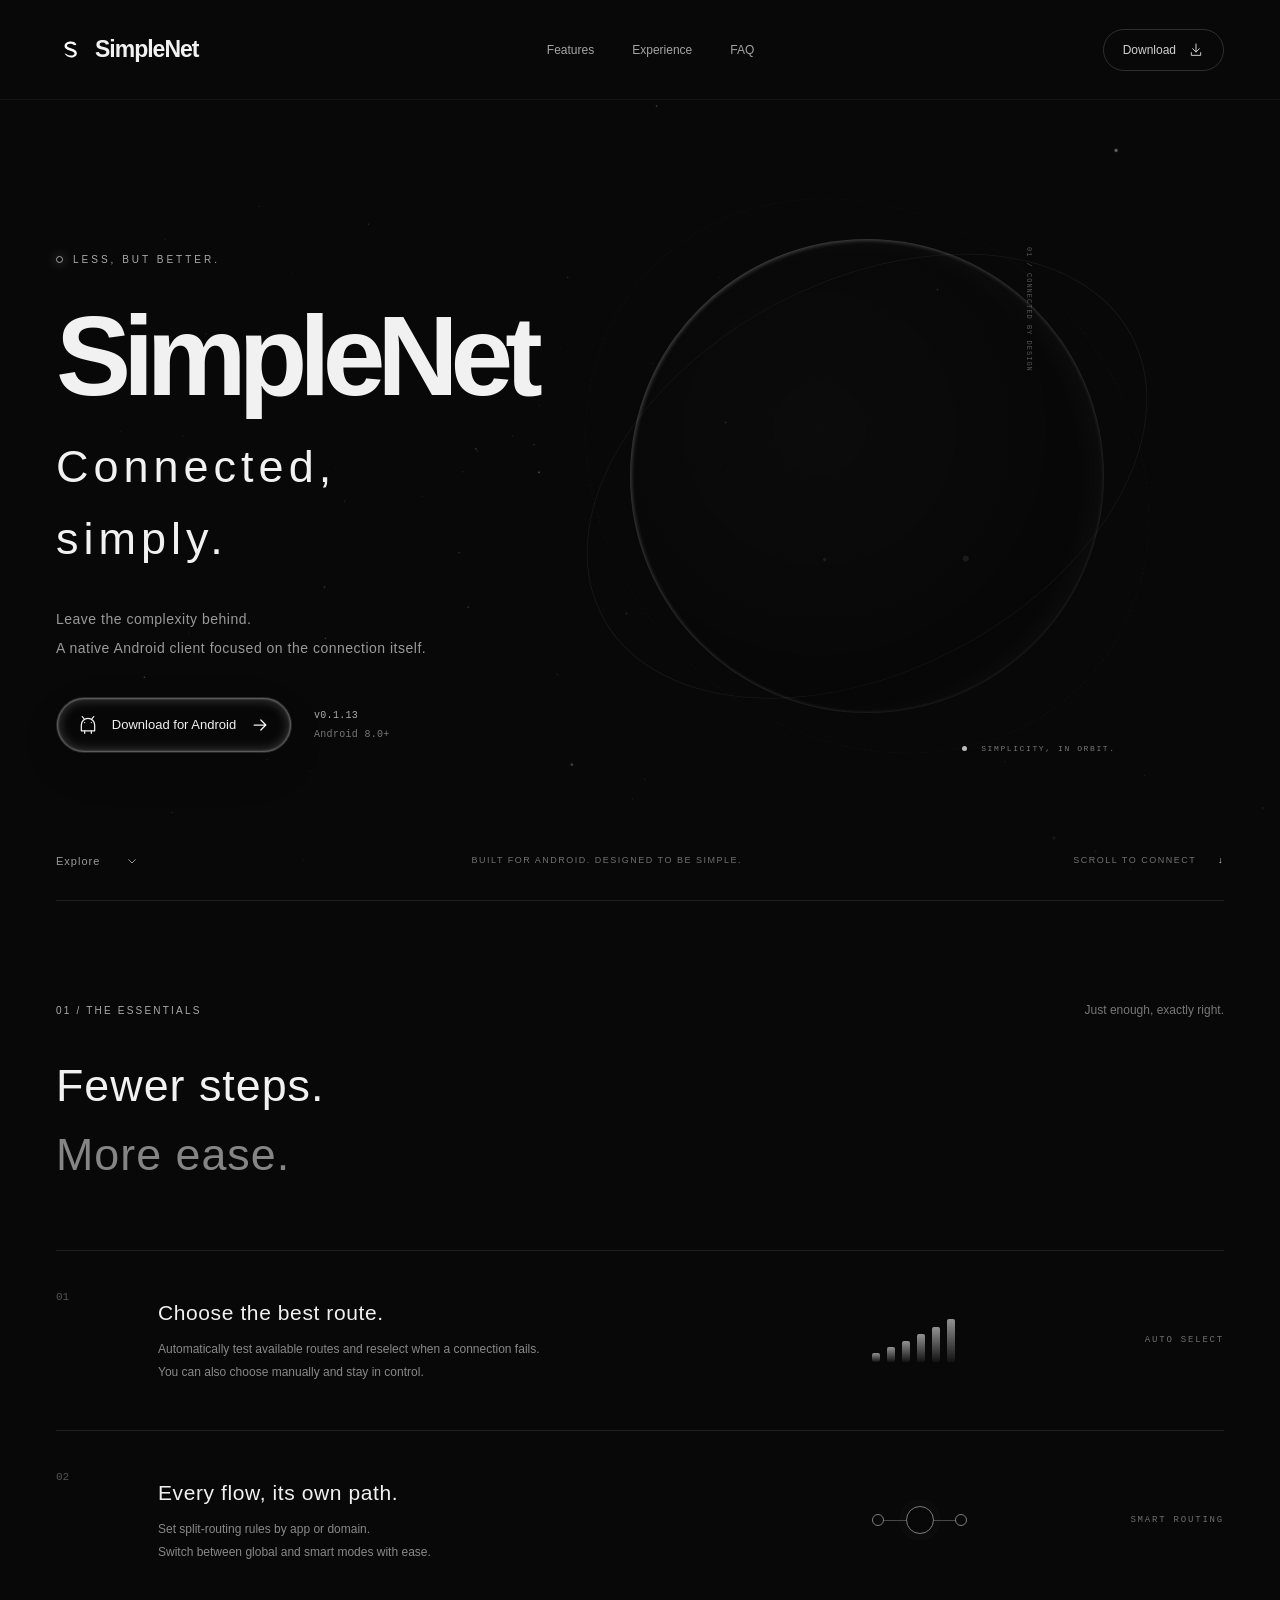
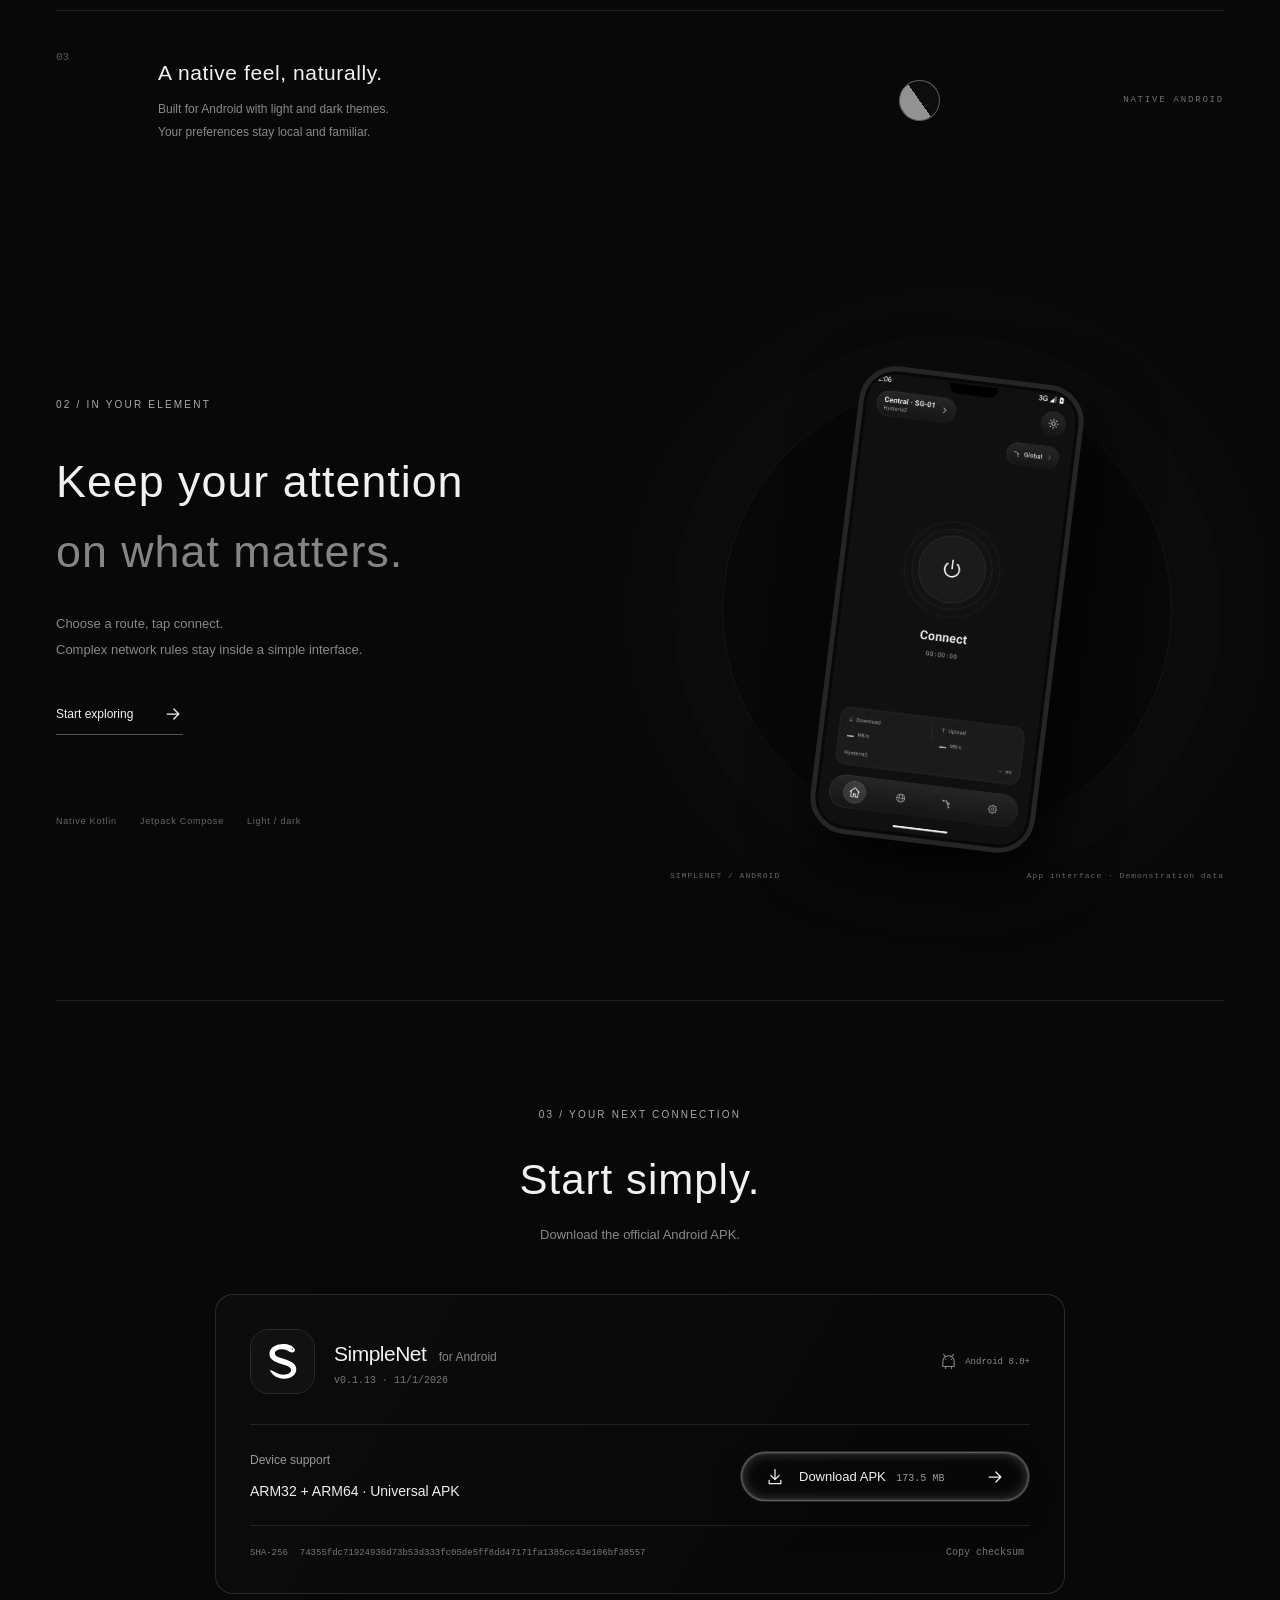
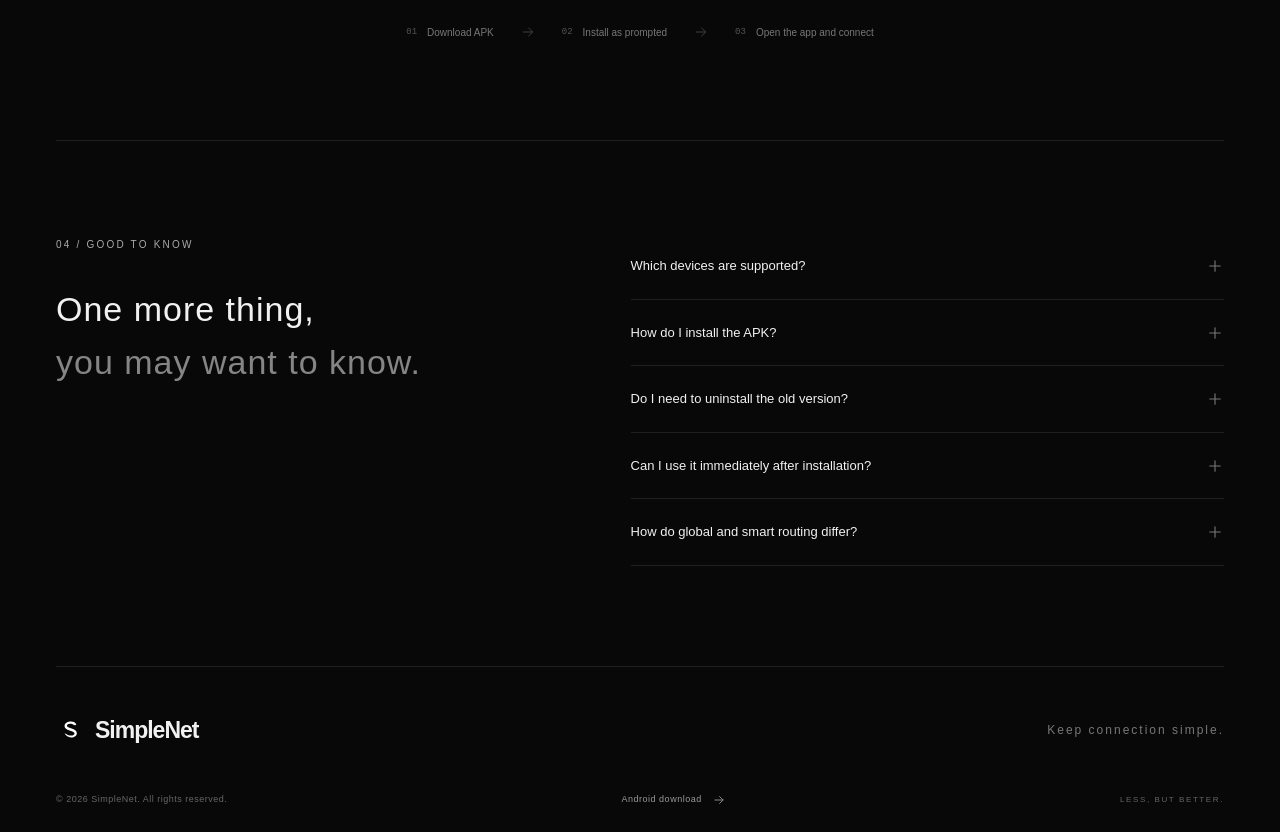
==== commit ee85d5e3: "Publish SimpleNet website and Android downloads" ====
--- a/site/index.html
+++ b/site/index.html
@@ -7,7 +7,7 @@
     <meta name="description" content="SimpleNet, a native Android network client. Automatically choose routes, split traffic by app or domain, and download the official APK." />
     <link rel="icon" type="image/svg+xml" href="./simplenet-logo-dark.svg" />
     <title>SimpleNet — Connected, simply.</title>
-    <script type="module" crossorigin src="./assets/index-BmXXyZHJ.js"></script>
+    <script type="module" crossorigin src="./assets/index-CZ1_1KYZ.js"></script>
     <link rel="stylesheet" crossorigin href="./assets/index-BxsqPFGc.css">
   </head>
   <body>
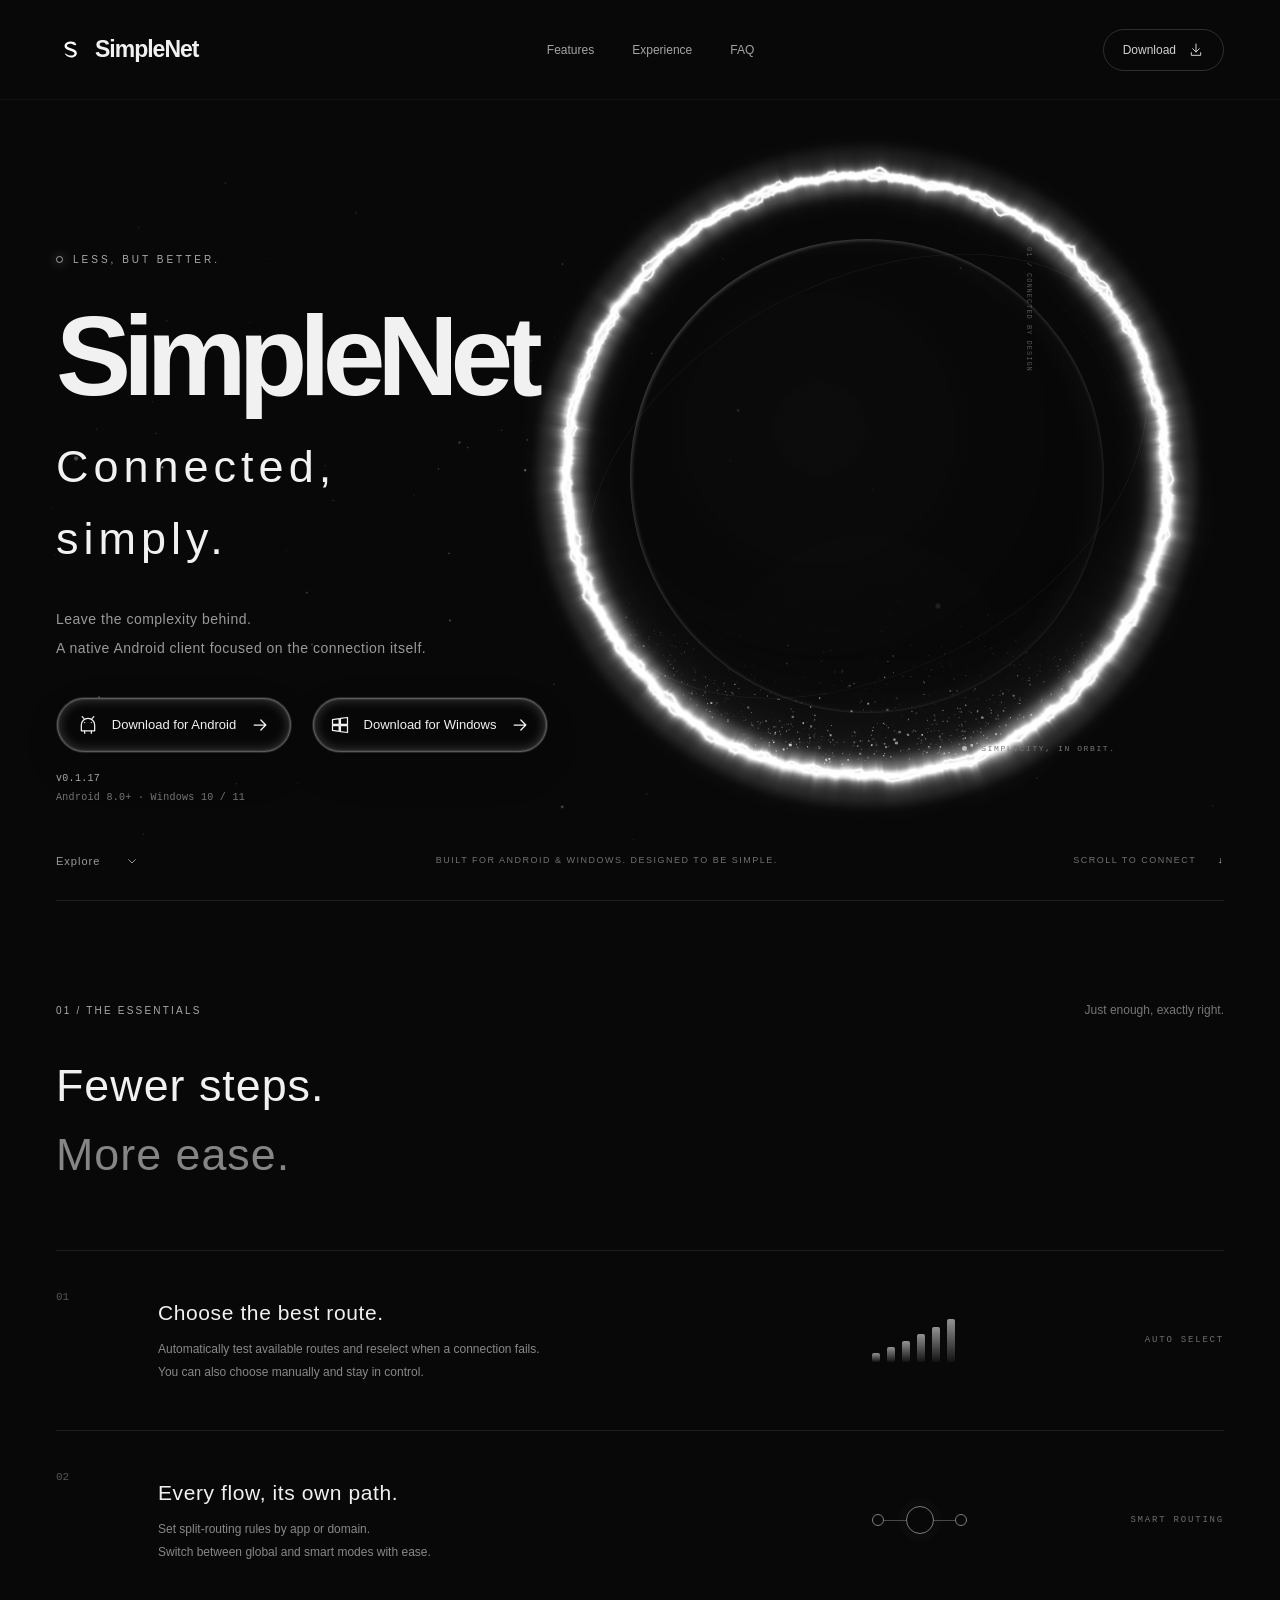
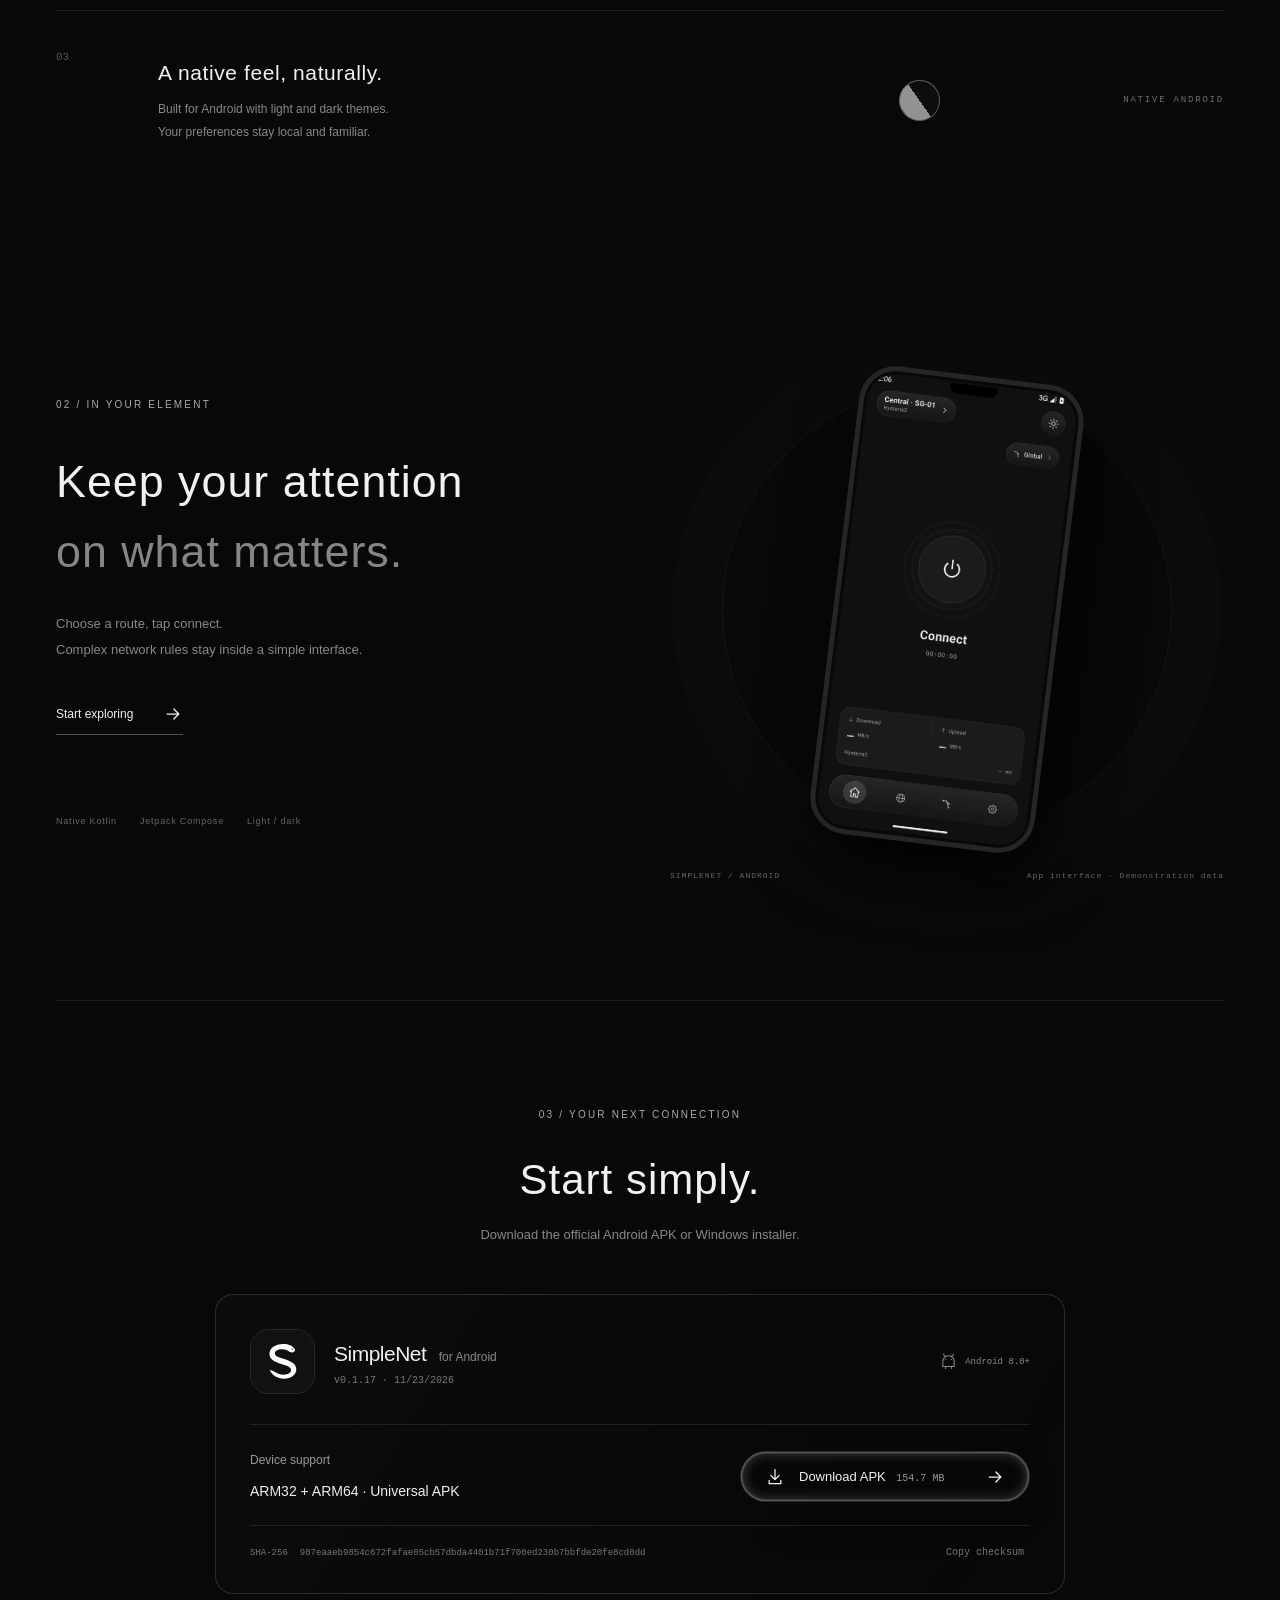
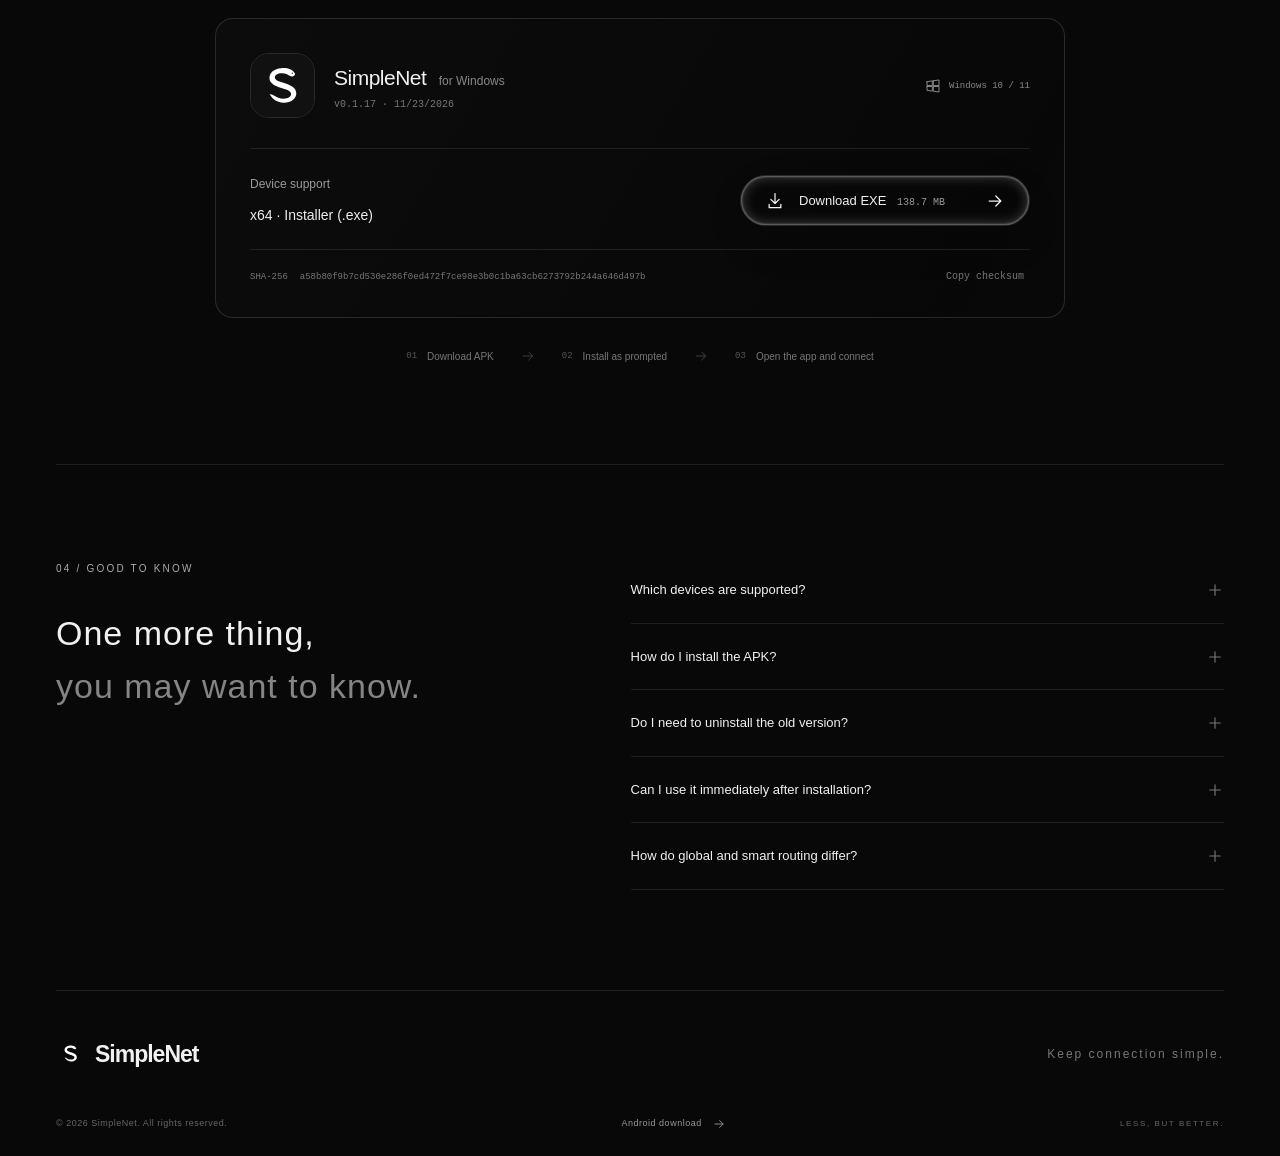
==== commit 8b512614: "Publish SimpleNet website, Android and Windows downloads" ====
--- a/site/index.html
+++ b/site/index.html
@@ -7,8 +7,8 @@
     <meta name="description" content="SimpleNet, a native Android network client. Automatically choose routes, split traffic by app or domain, and download the official APK." />
     <link rel="icon" type="image/svg+xml" href="./simplenet-logo-dark.svg" />
     <title>SimpleNet — Connected, simply.</title>
-    <script type="module" crossorigin src="./assets/index-CZ1_1KYZ.js"></script>
-    <link rel="stylesheet" crossorigin href="./assets/index-BxsqPFGc.css">
+    <script type="module" crossorigin src="./assets/index-CtqhQjAr.js"></script>
+    <link rel="stylesheet" crossorigin href="./assets/index-C4urxWZV.css">
   </head>
   <body>
     <div id="root"></div>
--- a/site/assets/index-C4urxWZV.css
+++ b/site/assets/index-C4urxWZV.css
@@ -0,0 +1 @@
+.particles-container{position:relative;width:100%;height:100%;overflow:hidden}.particles-canvas{position:absolute;inset:0;display:block;width:100%;height:100%}.glass-surface{position:relative;display:flex;align-items:center;justify-content:center;overflow:hidden;transition:opacity .26s ease-out}.glass-surface__filter{width:100%;height:100%;pointer-events:none;position:absolute;inset:0;opacity:0;z-index:-1}.glass-surface__content{width:100%;height:100%;display:flex;align-items:center;justify-content:center;padding:.5rem;border-radius:inherit;position:relative;z-index:1}.glass-surface--svg{background:light-dark(hsl(0 0% 100% / var(--glass-frost, 0)),hsl(0 0% 0% / var(--glass-frost, 0)));backdrop-filter:var(--filter-id, url(#glass-filter)) saturate(var(--glass-saturation, 1));box-shadow:0 0 2px 1px light-dark(color-mix(in oklch,black,transparent 85%),color-mix(in oklch,white,transparent 65%)) inset,0 0 10px 4px light-dark(color-mix(in oklch,black,transparent 90%),color-mix(in oklch,white,transparent 85%)) inset,0 4px 16px #11111a0d,0 8px 24px #11111a0d,0 16px 56px #11111a0d,0 4px 16px #11111a0d inset,0 8px 24px #11111a0d inset,0 16px 56px #11111a0d inset}.glass-surface--webgl{box-shadow:0 4px 16px #11111a0d,0 8px 24px #11111a0d,0 16px 56px #11111a0d}.glass-surface__canvas,.glass-surface__frame{position:absolute;inset:0;width:100%;height:100%;border-radius:inherit;pointer-events:none}.glass-surface__frame{background:light-dark(hsl(0 0% 100% / var(--glass-frost, 0)),hsl(0 0% 0% / var(--glass-frost, 0)));box-shadow:0 0 2px 1px light-dark(color-mix(in oklch,black,transparent 85%),color-mix(in oklch,white,transparent 65%)) inset,0 0 10px 4px light-dark(color-mix(in oklch,black,transparent 90%),color-mix(in oklch,white,transparent 85%)) inset,0 4px 16px #11111a0d inset,0 8px 24px #11111a0d inset,0 16px 56px #11111a0d inset}.glass-surface--fallback{background:light-dark(hsl(0 0% 100% / calc(.12 + var(--glass-frost, 0) * .5)),hsl(0 0% 100% / calc(.04 + var(--glass-frost, 0) * .3)));-webkit-backdrop-filter:blur(12px) saturate(calc(var(--glass-saturation, 1) * 1.4)) brightness(1.04);backdrop-filter:blur(12px) saturate(calc(var(--glass-saturation, 1) * 1.4)) brightness(1.04);box-shadow:inset 0 1px 0 0 light-dark(hsl(0 0% 100% / .85),hsl(0 0% 100% / .3)),inset 0 -1px 0 0 light-dark(hsl(0 0% 100% / .35),hsl(0 0% 100% / .08)),0 0 2px 1px light-dark(color-mix(in oklch,black,transparent 88%),color-mix(in oklch,white,transparent 72%)) inset,0 0 12px 3px light-dark(color-mix(in oklch,white,transparent 72%),color-mix(in oklch,white,transparent 90%)) inset,0 4px 16px #11111a0f,0 8px 24px #11111a0f,0 16px 56px #11111a0f}.glass-surface__sheen,.glass-surface__rim{position:absolute;inset:0;border-radius:inherit;pointer-events:none}.glass-surface__sheen{background:linear-gradient(135deg,light-dark(hsl(0 0% 100% / .42),hsl(0 0% 100% / .14)) 0%,transparent 42%,transparent 64%,light-dark(hsl(0 0% 100% / .18),hsl(0 0% 100% / .05)) 100%)}.glass-surface__rim{padding:3px;background:linear-gradient(150deg,light-dark(hsl(0 0% 100% / .7),hsl(0 0% 100% / .34)),light-dark(hsl(0 0% 100% / .1),hsl(0 0% 100% / .03)) 45%,light-dark(hsl(0 0% 100% / .08),hsl(0 0% 100% / .02)) 60%,light-dark(hsl(0 0% 100% / .42),hsl(0 0% 100% / .18)));-webkit-mask:linear-gradient(#000 0 0) content-box,linear-gradient(#000 0 0);-webkit-mask-composite:xor;mask:linear-gradient(#000 0 0) content-box exclude,linear-gradient(#000 0 0)}.glass-surface__line,.glass-surface__glow{position:absolute;inset:0;pointer-events:none;-webkit-mask-size:100% 100%;mask-size:100% 100%}.glass-surface--svg .glass-surface__line,.glass-surface--webgl .glass-surface__line{background:light-dark(color-mix(in oklch,black,transparent 85%),color-mix(in oklch,white,transparent 65%))}.glass-surface--svg .glass-surface__glow,.glass-surface--webgl .glass-surface__glow{background:light-dark(color-mix(in oklch,black,transparent 90%),color-mix(in oklch,white,transparent 85%))}.glass-surface--fallback .glass-surface__line{background:light-dark(color-mix(in oklch,black,transparent 88%),color-mix(in oklch,white,transparent 72%))}.glass-surface--fallback .glass-surface__glow{background:light-dark(color-mix(in oklch,white,transparent 72%),color-mix(in oklch,white,transparent 90%))}@supports not ((backdrop-filter: blur(1px)) or (-webkit-backdrop-filter: blur(1px))){.glass-surface--fallback{background:light-dark(hsl(0 0% 100% / .72),hsl(0 0% 12% / .72))}}.glass-surface:focus-visible{outline:2px solid light-dark(#007aff,#0a84ff);outline-offset:2px}:root{font-family:Inter,Segoe UI,Tahoma,Arial,sans-serif;color:#f1f1f1;background:#080808;font-synthesis:none;font-weight:400;line-height:1.5;color-scheme:dark;--muted:#8f8f8f;--line:#ffffff18 }*{box-sizing:border-box}html{scroll-behavior:smooth;scroll-padding-top:100px}body{margin:0}a{color:inherit;text-decoration:none}button,select{font:inherit}button,a,summary,select{-webkit-tap-highlight-color:transparent}button{color:inherit}button,a,summary{touch-action:manipulation}button{cursor:pointer}button:disabled{cursor:not-allowed}::selection{background:#eee;color:#080808}a:focus-visible,button:focus-visible,summary:focus-visible,select:focus-visible{outline:2px solid #fff;outline-offset:6px}img{max-width:100%;display:block}svg{flex-shrink:0}section{position:relative}.section-wrap{width:min(1200px,calc(100% - 112px));margin-inline:auto}.eyebrow{font-size:10px;font-weight:500;letter-spacing:2.2px;color:#aaa}.skip-link{position:fixed;top:-70px;left:20px;background:#fff;color:#000;padding:10px;z-index:100}.skip-link:focus{top:12px}.header{height:100px;position:absolute;top:0;left:0;width:100%;padding:0 56px;display:flex;align-items:center;justify-content:space-between;z-index:10;border-bottom:1px solid #ffffff0c}.brand{display:inline-flex;align-items:center;font-size:23px;font-weight:650;letter-spacing:-1px;gap:10px}.brand img{width:29px;height:36px;object-fit:contain}.nav{display:flex;gap:38px;font-size:12px;color:#a4a4a4}.nav a,.nav-download{transition:color .2s}.nav a:hover,.nav-download:hover{color:#fff}.nav-download{display:flex;align-items:center;gap:12px;font-size:12px;color:#d0d0d0;border:1px solid #ffffff28;border-radius:30px;padding:11px 19px}.menu-toggle,.mobile-download{display:none}.hero{height:max(760px,100svh);max-height:1080px;min-height:660px;isolation:isolate;overflow:hidden}.star-field{position:absolute;inset:100px 0 0;z-index:-3;pointer-events:none;mask-image:linear-gradient(#000,#000 76%,transparent)}.hero-content{position:relative;z-index:2;margin-left:max(56px,calc((100vw - 1200px)/2));width:600px;padding-top:clamp(210px,28vh,310px);pointer-events:none}.hero-content a{pointer-events:auto}.hero-content .eyebrow{display:flex;align-items:center;gap:10px;font-size:10px;letter-spacing:3px}.tiny-orbit{width:7px;height:7px;border:1px solid #aaa;border-radius:50%;box-shadow:0 0 12px #fff5}.hero h1{font-size:clamp(75px,8.8vw,126px);font-weight:550;line-height:1.1;letter-spacing:-8px;margin:28px 0 30px}.hero h1>span{display:block;font-size:45px;font-weight:400;letter-spacing:5px;line-height:1.6;margin-top:12px}.hero-description{font-size:14px;color:#999;line-height:2.1;letter-spacing:.5px;margin:0 0 33px}.hero-actions{display:flex;flex-wrap:wrap;align-items:center;gap:16px 20px}.glass-link{display:inline-flex;height:56px;border-radius:40px;border:1px solid #ffffff23;transition:transform .25s,box-shadow .25s,background .25s;isolation:isolate}.glass-link:hover{transform:translateY(-3px);box-shadow:0 8px 40px #ffffff12;background:#ffffff08}.glass-link .glass-surface__content{gap:14px;padding:0 24px;font-size:13px;white-space:nowrap}.hero-cta{width:236px}.hero-cta .glass-surface__content>svg:last-child{margin-left:auto}.hero-version{font-family:ui-monospace,SFMono-Regular,Consolas,monospace;font-size:10px;line-height:1.9;letter-spacing:.3px;color:#aaa}.hero-version>span{color:#777}.hero-bottom{position:absolute;bottom:31px;left:56px;right:56px;display:flex;justify-content:space-between;align-items:center;color:#717171;font-size:9px;letter-spacing:1.5px}.hero-bottom>a{display:flex;align-items:center;gap:24px;font-size:11px;letter-spacing:1px;color:#999}.hero-index>span{margin-left:18px;color:#ddd}.planet{position:absolute;left:calc(65% - 360px);top:calc(49% - 360px);width:790px;height:790px;z-index:-1;filter:grayscale(1);animation:planet-in 2s ease-out both}.planet .crystalized-ball{position:absolute;inset:0}.planet-fallback{position:absolute;width:60%;height:60%;left:20%;top:20%;border-radius:50%;box-shadow:inset -13px 2px 28px #ffffff08,inset 1px 1px 4px #fff4,0 0 100px #ffffff03;background:radial-gradient(circle at 40% 40%,#11111170,#050505)}.orbit{position:absolute;left:12%;top:12%;width:76%;height:76%;border:1px solid #ffffff10;border-radius:50%;transform:rotate(-28deg) scaleY(.65);z-index:3;pointer-events:none}.orbit-two{transform:rotate(42deg) scaleY(.86);border-style:dashed;opacity:.5}.planet-label{position:absolute;left:62%;bottom:15%;font:8px ui-monospace,monospace;letter-spacing:1.6px;color:#777;white-space:nowrap}.planet-label>span{width:5px;height:5px;display:inline-block;border-radius:50%;background:#bbb;margin-right:8px}.planet-coordinate{position:absolute;left:70%;top:21%;font:7px ui-monospace,monospace;letter-spacing:1px;color:#555;writing-mode:vertical-rl}.hero-enter{animation:enter .9s both}.hero h1{animation-delay:.12s}.hero-description{animation-delay:.24s}.hero-actions{animation-delay:.36s}.features{padding-block:100px 80px;border-top:1px solid var(--line)}.section-top{display:flex;justify-content:space-between;align-items:center}.section-note{color:#777;font-size:12px}h2{font-size:clamp(34px,3.5vw,48px);font-weight:400;line-height:1.55;letter-spacing:1px;margin:32px 0 60px}h2>span{color:#858585}.feature-list article{border-top:1px solid var(--line);display:grid;grid-template-columns:80px 1fr 160px 170px;align-items:center;min-height:180px;gap:22px}.feature-no{font:11px ui-monospace,monospace;color:#555;align-self:start;margin-top:40px}.feature-list h3{font-size:21px;font-weight:400;margin:30px 0 10px;letter-spacing:.6px}.feature-list p{font-size:12px;color:#888;line-height:1.9;margin:0 0 30px}.feature-tag{font:9px ui-monospace,monospace;letter-spacing:1.8px;color:#6e6e6e;text-align:right}.feature-graphic{width:95px;height:60px;opacity:.65}.signal-graphic{display:flex;align-items:flex-end;gap:7px;height:43px}.signal-graphic i{width:8px;background:linear-gradient(#ddd,#ffffff10);border-radius:2px;transition:transform .3s}.feature-list article:hover .signal-graphic i{transform:scaleY(1.13)}.routing-graphic{position:relative;display:flex;justify-content:space-between;align-items:center;height:40px}.routing-graphic span{width:12px;height:12px;border:1px solid #bbb;border-radius:50%;z-index:1;background:#080808}.routing-graphic span:nth-of-type(2){width:28px;height:28px;box-shadow:0 0 0 7px #ffffff06}.routing-graphic i{width:100%;height:1px;background:#ffffff38;position:absolute;left:0;top:50%}.theme-graphic{height:48px;display:flex;align-items:center;justify-content:center}.theme-graphic span{width:41px;height:41px;border-radius:50%;background:linear-gradient(90deg,#ddd 50%,#111 50%);border:1px solid #888;transform:rotate(-35deg);transition:transform .6s}.feature-list article:hover .theme-graphic span{transform:rotate(145deg)}.experience{padding-block:70px 120px;display:grid;grid-template-columns:1fr 1fr;align-items:center;gap:60px}.experience h2{margin-bottom:25px}.experience-copy>p{color:#888;font-size:13px;line-height:2}.text-link{display:inline-flex;align-items:center;gap:30px;font-size:12px;border-bottom:1px solid #555;padding-bottom:10px;margin-top:28px}.text-link:hover svg{transform:translate(5px)}.text-link svg{transition:transform .2s}.experience-footnote{margin-top:80px;display:flex;gap:23px;font-size:9px;letter-spacing:.8px;color:#666}.product-visual{position:relative;min-height:540px;display:flex;align-items:center;justify-content:center}.product-orbit{position:absolute;width:450px;height:450px;border:1px solid #ffffff0e;border-radius:50%;box-shadow:0 0 0 50px #ffffff02,0 0 0 100px #ffffff01}.phone-frame{position:relative;width:226px;border:5px solid #252525;border-radius:37px;padding:3px;background:#080808;box-shadow:10px 25px 65px #000,0 0 40px #ffffff07;transform:rotate(7deg);transition:transform .6s}.phone-frame:hover{transform:rotate(0) translateY(-6px)}.phone-frame>img{border-radius:29px;width:100%;height:auto;filter:grayscale(1)}.phone-speaker{position:absolute;width:48px;height:10px;background:#000;border-radius:0 0 7px 7px;left:calc(50% - 24px);top:5px;z-index:1}.product-caption{position:absolute;bottom:0;left:0;right:0;display:flex;justify-content:space-between;font:8px ui-monospace,monospace;color:#666;letter-spacing:1px}.download-section{padding-block:100px;border-top:1px solid var(--line)}.download-heading{text-align:center}.download-heading h2{margin:22px 0 12px;font-size:42px}.download-heading>p{font-size:13px;color:#888}.download-panel{margin:50px auto 0;max-width:850px;border:1px solid #ffffff21;border-radius:18px;padding:34px;background:linear-gradient(120deg,#ffffff05,transparent);position:relative}.download-panel-secondary{margin-top:24px}.download-product{display:flex;align-items:center;gap:19px}.download-product img{border:1px solid #ffffff20;border-radius:19px;width:65px;height:65px}.download-product h3{font-size:21px;font-weight:500;letter-spacing:-.5px;margin:0 0 6px}.download-product h3>span{font-weight:400;color:#888;font-size:12px;margin-left:7px;letter-spacing:0}.download-product p{color:#777;font:10px ui-monospace,monospace;margin:0}.android-label{margin-left:auto;font:9px ui-monospace,monospace;color:#888;display:flex;align-items:center;gap:8px}.download-controls{margin-top:30px;padding-top:26px;border-top:1px solid var(--line);display:flex;align-items:flex-end;gap:22px}.download-controls label{display:flex;flex-direction:column;gap:10px;font-size:10px;color:#999;flex:1}.download-controls select{border:1px solid #ffffff20;background:#111;color:#ccc;font-size:11px;border-radius:8px;padding:16px 13px;height:51px;width:100%;min-width:0}.download-cta,.pending-download{width:290px;height:51px}.download-cta .glass-surface__content>svg:last-child{margin-left:auto}.download-size{color:#999;font:10px ui-monospace,monospace;margin-left:7px}.pending-download{display:flex;align-items:center;justify-content:center;gap:13px;font-size:12px;background:#ffffff07;border:1px solid #ffffff15;border-radius:30px;color:#777}.release-notice{font-size:10px;color:#888;margin:21px 0 0;line-height:1.9}.release-notice button{font:inherit;background:transparent;border:0;text-decoration:underline;margin-left:12px}.checksum{border-top:1px solid var(--line);padding-top:20px;margin-top:23px;display:flex;gap:12px;font:9px ui-monospace,monospace;color:#777;align-items:center}.checksum code{overflow:hidden;text-overflow:ellipsis;white-space:nowrap;min-width:0;flex:1}.checksum button{font-size:10px;border:0;background:transparent;white-space:nowrap}.install-steps{display:flex;align-items:center;justify-content:center;gap:26px;margin-top:30px;color:#777;font-size:10px}.install-steps>span{display:flex;align-items:center;gap:10px}.install-steps b{font:9px ui-monospace,monospace;color:#555}.install-steps>svg{opacity:.5}.faq{padding-block:90px 100px;border-top:1px solid var(--line);display:grid;grid-template-columns:1fr 1.2fr;gap:80px}.faq h2{font-size:34px;margin:28px 0}.faq-list{padding-top:2px}details{border-bottom:1px solid var(--line)}summary{list-style:none;cursor:pointer;display:flex;justify-content:space-between;align-items:center;font-size:13px;padding:23px 0;gap:15px}summary::-webkit-details-marker{display:none}summary svg{color:#777;transition:transform .2s}details[open] summary svg{transform:rotate(45deg)}details p{font-size:12px;line-height:2;color:#999;margin:0 35px 24px 0}.footer{border-top:1px solid var(--line);padding-top:45px;padding-bottom:25px}.footer-brand{display:flex;justify-content:space-between;align-items:center}.footer-brand>span{font-size:12px;letter-spacing:2px;color:#777}.footer-bottom{margin-top:45px;display:flex;justify-content:space-between;align-items:center;font-size:9px;color:#666;letter-spacing:.5px}.footer-bottom>a{display:flex;align-items:center;gap:10px;color:#999}.footer-bottom>span:last-child{font-size:8px;letter-spacing:1.6px}[data-reveal]{opacity:0;transform:translateY(24px);transition:opacity .75s ease,transform .75s ease}[data-reveal].visible{opacity:1;transform:translateY(0)}@keyframes enter{0%{opacity:0;transform:translateY(20px)}to{opacity:1;transform:translateY(0)}}@keyframes planet-in{0%{opacity:0;transform:scale(.93)}to{opacity:var(--planet-opacity,1);transform:scale(1)}}@media(min-width:1600px){.planet{left:calc(63% - 400px);width:900px;height:900px;top:calc(49% - 410px)}}@media(max-width:1000px){.section-wrap{width:calc(100% - 64px)}.header{padding-inline:32px;height:82px}.nav{gap:25px}.hero-content{margin-left:32px;width:510px}.hero h1{font-size:92px;letter-spacing:-6px}.hero h1>span{font-size:36px}.planet{left:calc(70% - 300px);top:calc(48% - 300px);width:650px;height:650px;opacity:.75}.hero-bottom{left:32px;right:32px}.hero-index{display:none}.feature-list article{grid-template-columns:40px 1fr 110px 120px;gap:14px}.feature-tag{font-size:8px}.experience{gap:20px}.experience-footnote{gap:12px}.product-orbit{width:330px;height:330px}.faq{gap:40px}.download-panel{padding:28px}}@media(max-width:650px){.section-wrap{width:calc(100% - 40px)}.header{height:76px;padding-inline:20px}.brand{font-size:21px;gap:8px}.brand img{width:25px;height:31px}.nav-download{margin-left:auto;margin-right:18px;font-size:10px;padding:8px 13px;gap:10px}.menu-toggle{display:flex;align-items:center;justify-content:center;width:32px;height:38px;background:none;border:0}.nav{display:none;position:absolute;top:76px;left:0;right:0;padding:24px;background:#111111f5;backdrop-filter:blur(20px);border-bottom:1px solid #333;flex-direction:column;gap:24px}.nav.is-open{display:flex}.mobile-download{display:block}.hero{display:flex;flex-direction:column;height:auto;min-height:max(760px,100svh);max-height:none}.hero-content{order:0;margin:0 24px;width:auto;padding-top:145px}.hero-content .eyebrow{font-size:8px;letter-spacing:2px}.hero h1{font-size:clamp(66px,17.5vw,90px);letter-spacing:-5px;margin:24px 0 18px}.hero h1>span{font-size:30px;letter-spacing:4px;margin-top:9px}.hero-description{font-size:12px;line-height:2;margin-bottom:24px}.hero-actions{gap:15px;flex-wrap:wrap}.hero-cta{width:max-content;min-width:211px;max-width:100%;flex-shrink:0;height:51px}.hero-cta .glass-surface__content{font-size:12px;padding-inline:19px;gap:10px}.hero-version{font-size:8px}.planet{--planet-opacity:.35;position:relative;order:1;flex-shrink:0;width:min(100%,380px);height:auto;aspect-ratio:1;margin:12px auto 64px;left:auto;top:auto;bottom:auto;opacity:var(--planet-opacity);z-index:-2;pointer-events:none;mask-image:linear-gradient(transparent,#000 20%,#000 90%,transparent)}.planet-label{font-size:6px;left:53%;bottom:16%}.planet-coordinate{display:none}.planet-fallback{opacity:.6}.hero-bottom{left:24px;right:24px;bottom:23px}.hero-bottom>span{display:none}.hero-bottom>a{font-size:10px}.features{padding-block:65px 20px}.section-top{align-items:flex-start;gap:18px}.section-note{font-size:10px}.eyebrow{font-size:8px;letter-spacing:1.6px}h2{font-size:31px;margin:25px 0 36px}.feature-list article{grid-template-columns:28px 1fr 65px;min-height:160px;gap:10px}.feature-no{font-size:9px;margin-top:29px}.feature-list h3{font-size:17px;margin-top:26px}.feature-list p{font-size:11px}.feature-tag{display:none}.feature-graphic{transform:scale(.65);transform-origin:left center}.experience{padding-block:65px 70px;grid-template-columns:1fr;gap:30px;overflow:hidden}.experience h2{font-size:31px}.experience-copy>p{font-size:12px}.experience-footnote{margin-top:35px;font-size:8px;gap:20px}.product-visual{min-height:500px}.phone-frame{width:211px}.product-caption{font-size:7px;letter-spacing:.5px}.download-section{padding-block:65px}.download-heading h2{font-size:30px}.download-heading>p{font-size:12px}.download-panel{padding:21px 18px;border-radius:14px;margin-top:30px}.download-product{gap:12px}.download-product img{width:50px;height:50px;border-radius:13px}.download-product h3{font-size:19px}.download-product h3>span{font-size:10px;display:block;margin:2px 0 0}.download-product p{font-size:9px}.android-label{display:none}.download-controls{flex-direction:column;align-items:stretch;gap:18px;margin-top:23px;padding-top:20px}.download-controls label,.download-cta,.pending-download,.download-cta .glass-surface__content{width:100%}.release-notice{font-size:10px}.install-steps{gap:8px;font-size:8px;flex-wrap:wrap;margin-top:23px}.install-steps>span{gap:4px}.install-steps>svg{width:10px}.install-steps b{font-size:7px}.faq{grid-template-columns:1fr;gap:12px;padding-block:60px}.faq h2{font-size:28px;margin-bottom:17px}.faq summary{font-size:12px;padding-block:21px}.faq details p{font-size:11px}.footer{padding-top:30px}.footer-brand>span{font-size:10px;letter-spacing:1px}.footer-bottom{margin-top:30px;font-size:8px;gap:12px;flex-wrap:wrap}.footer-bottom>span:last-child{display:none}}@media(prefers-reduced-motion:reduce){html{scroll-behavior:auto}*,*:before,*:after{animation:none!important;transition:none!important}[data-reveal]{opacity:1;transform:none}}.architecture-info{display:grid;gap:12px;font-size:12px;color:#999;flex:1}.architecture-info strong{color:#eee;font-size:14px;font-weight:400}html[dir=rtl] .hero-content{margin-left:0;margin-right:max(56px,calc((100vw - 1200px)/2));text-align:right}html[dir=rtl] .hero h1{letter-spacing:-2px}html[dir=rtl] .hero-content .eyebrow{flex-direction:row-reverse;justify-content:flex-end}html[dir=rtl] .text-link svg,html[dir=rtl] .glass-link svg:last-child{transform:scaleX(-1)}@media(max-width:650px){html[dir=rtl] .hero-content{margin-inline:24px}}
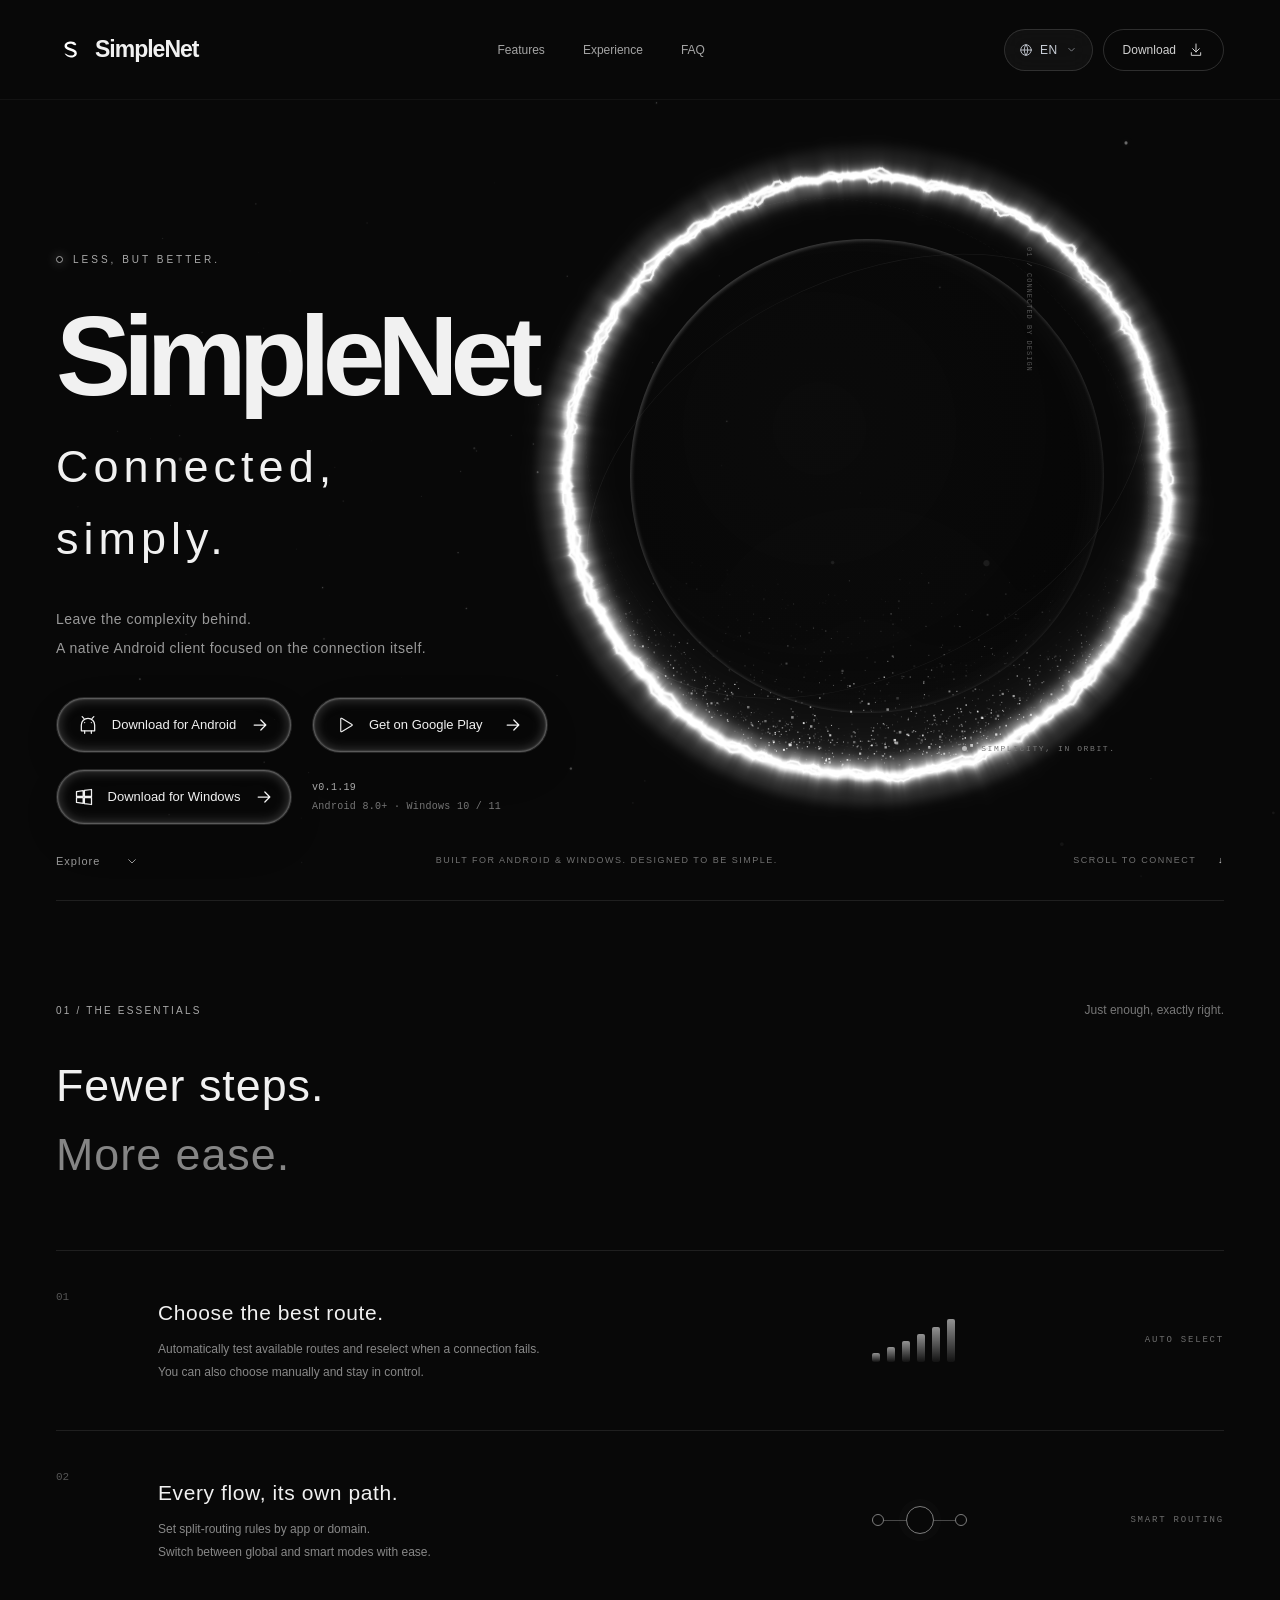
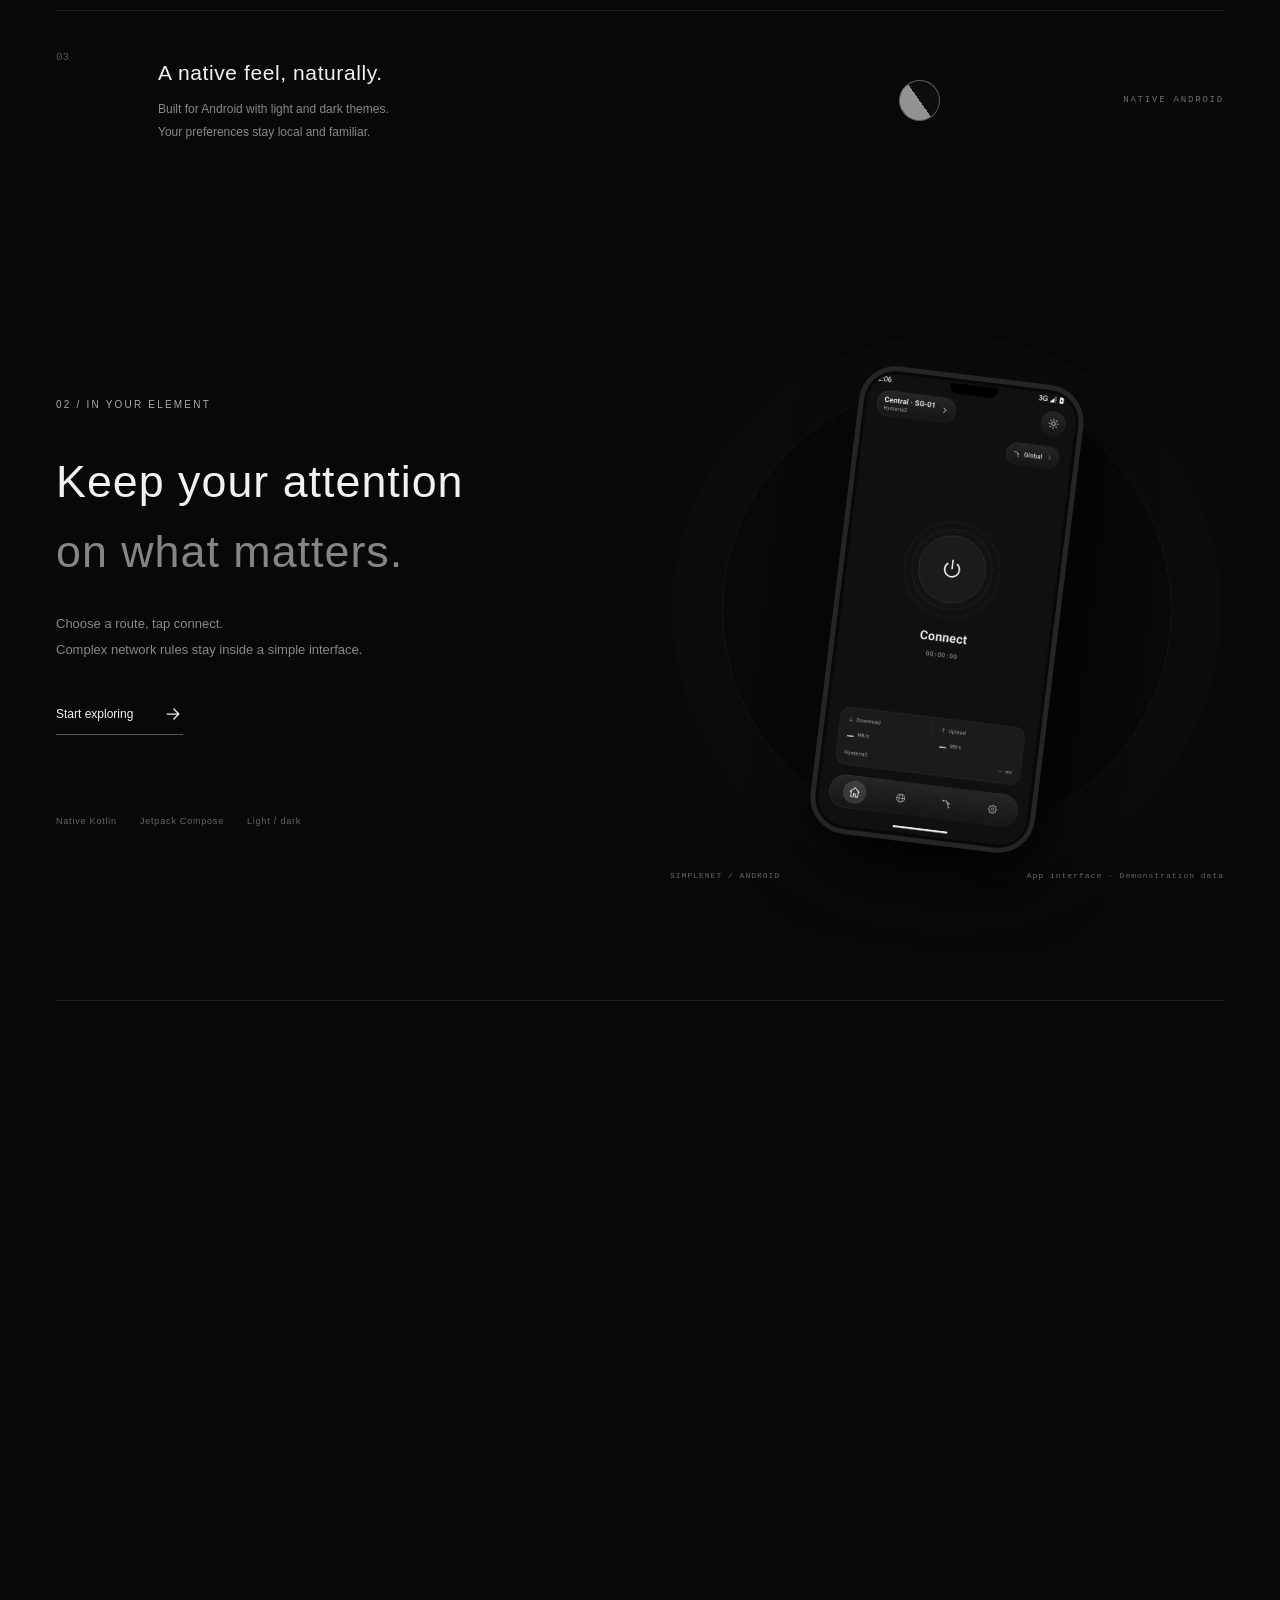
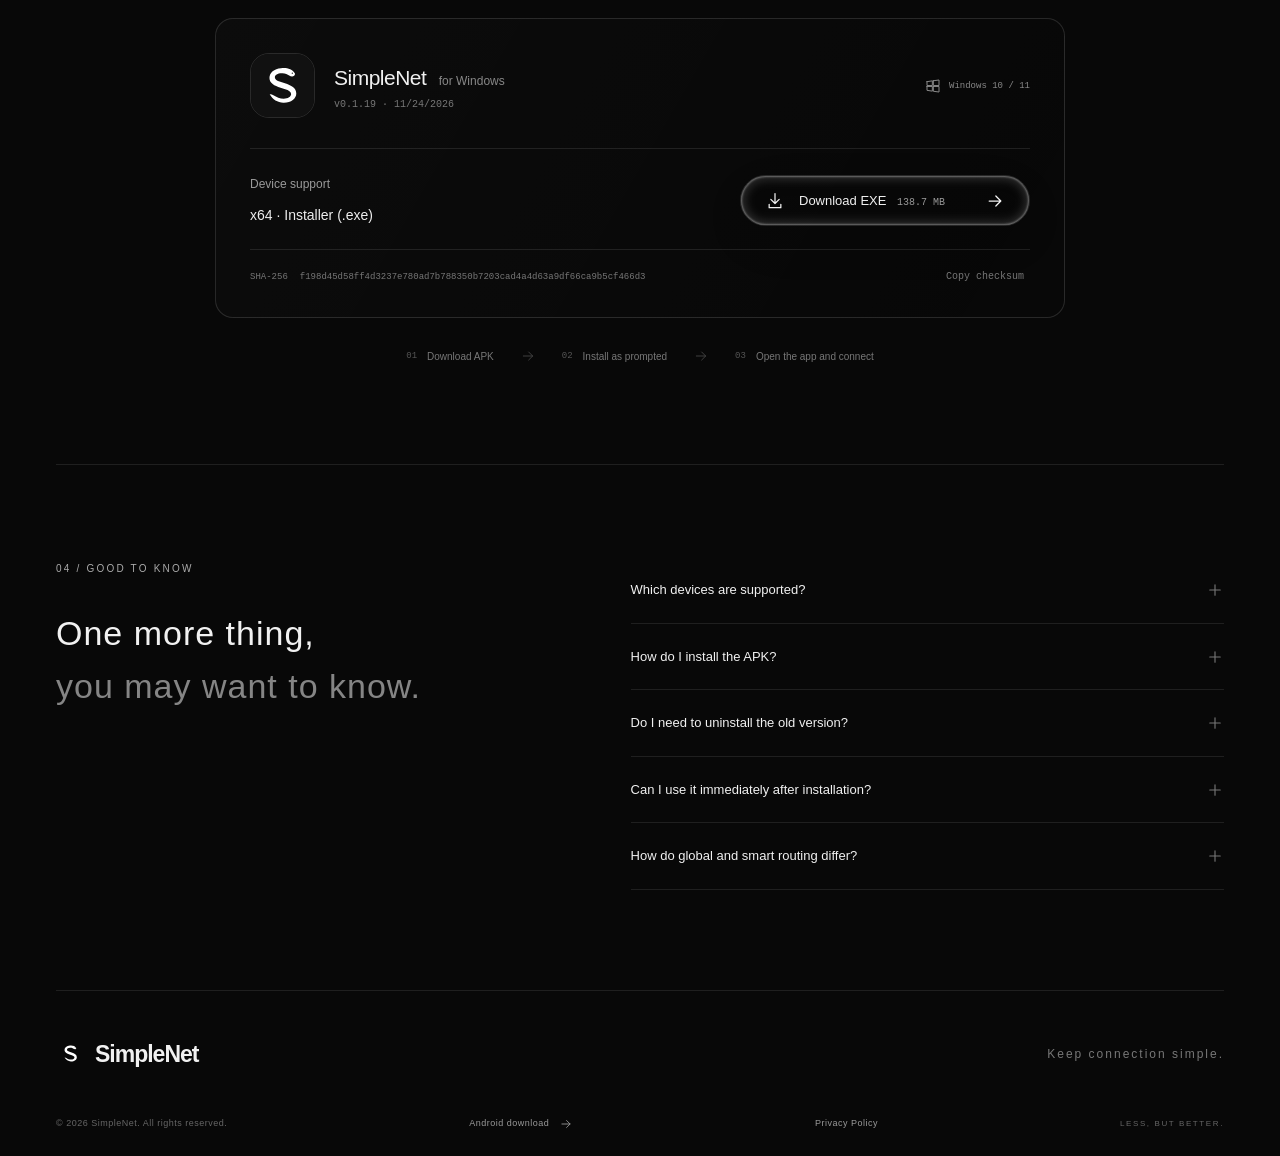
==== commit fba36337: "Publish SimpleNet website, Android and Windows downloads" ====
--- a/site/index.html
+++ b/site/index.html
@@ -7,8 +7,8 @@
     <meta name="description" content="SimpleNet, a native Android network client. Automatically choose routes, split traffic by app or domain, and download the official APK." />
     <link rel="icon" type="image/svg+xml" href="./simplenet-logo-dark.svg" />
     <title>SimpleNet — Connected, simply.</title>
-    <script type="module" crossorigin src="./assets/index-CtqhQjAr.js"></script>
-    <link rel="stylesheet" crossorigin href="./assets/index-C4urxWZV.css">
+    <script type="module" crossorigin src="./assets/index-Dg2slywS.js"></script>
+    <link rel="stylesheet" crossorigin href="./assets/index-B5ne5VF9.css">
   </head>
   <body>
     <div id="root"></div>
--- a/site/assets/index-B5ne5VF9.css
+++ b/site/assets/index-B5ne5VF9.css
@@ -0,0 +1 @@
+.particles-container{position:relative;width:100%;height:100%;overflow:hidden}.particles-canvas{position:absolute;inset:0;display:block;width:100%;height:100%}.glass-surface{position:relative;display:flex;align-items:center;justify-content:center;overflow:hidden;transition:opacity .26s ease-out}.glass-surface__filter{width:100%;height:100%;pointer-events:none;position:absolute;inset:0;opacity:0;z-index:-1}.glass-surface__content{width:100%;height:100%;display:flex;align-items:center;justify-content:center;padding:.5rem;border-radius:inherit;position:relative;z-index:1}.glass-surface--svg{background:light-dark(hsl(0 0% 100% / var(--glass-frost, 0)),hsl(0 0% 0% / var(--glass-frost, 0)));backdrop-filter:var(--filter-id, url(#glass-filter)) saturate(var(--glass-saturation, 1));box-shadow:0 0 2px 1px light-dark(color-mix(in oklch,black,transparent 85%),color-mix(in oklch,white,transparent 65%)) inset,0 0 10px 4px light-dark(color-mix(in oklch,black,transparent 90%),color-mix(in oklch,white,transparent 85%)) inset,0 4px 16px #11111a0d,0 8px 24px #11111a0d,0 16px 56px #11111a0d,0 4px 16px #11111a0d inset,0 8px 24px #11111a0d inset,0 16px 56px #11111a0d inset}.glass-surface--webgl{box-shadow:0 4px 16px #11111a0d,0 8px 24px #11111a0d,0 16px 56px #11111a0d}.glass-surface__canvas,.glass-surface__frame{position:absolute;inset:0;width:100%;height:100%;border-radius:inherit;pointer-events:none}.glass-surface__frame{background:light-dark(hsl(0 0% 100% / var(--glass-frost, 0)),hsl(0 0% 0% / var(--glass-frost, 0)));box-shadow:0 0 2px 1px light-dark(color-mix(in oklch,black,transparent 85%),color-mix(in oklch,white,transparent 65%)) inset,0 0 10px 4px light-dark(color-mix(in oklch,black,transparent 90%),color-mix(in oklch,white,transparent 85%)) inset,0 4px 16px #11111a0d inset,0 8px 24px #11111a0d inset,0 16px 56px #11111a0d inset}.glass-surface--fallback{background:light-dark(hsl(0 0% 100% / calc(.12 + var(--glass-frost, 0) * .5)),hsl(0 0% 100% / calc(.04 + var(--glass-frost, 0) * .3)));-webkit-backdrop-filter:blur(12px) saturate(calc(var(--glass-saturation, 1) * 1.4)) brightness(1.04);backdrop-filter:blur(12px) saturate(calc(var(--glass-saturation, 1) * 1.4)) brightness(1.04);box-shadow:inset 0 1px 0 0 light-dark(hsl(0 0% 100% / .85),hsl(0 0% 100% / .3)),inset 0 -1px 0 0 light-dark(hsl(0 0% 100% / .35),hsl(0 0% 100% / .08)),0 0 2px 1px light-dark(color-mix(in oklch,black,transparent 88%),color-mix(in oklch,white,transparent 72%)) inset,0 0 12px 3px light-dark(color-mix(in oklch,white,transparent 72%),color-mix(in oklch,white,transparent 90%)) inset,0 4px 16px #11111a0f,0 8px 24px #11111a0f,0 16px 56px #11111a0f}.glass-surface__sheen,.glass-surface__rim{position:absolute;inset:0;border-radius:inherit;pointer-events:none}.glass-surface__sheen{background:linear-gradient(135deg,light-dark(hsl(0 0% 100% / .42),hsl(0 0% 100% / .14)) 0%,transparent 42%,transparent 64%,light-dark(hsl(0 0% 100% / .18),hsl(0 0% 100% / .05)) 100%)}.glass-surface__rim{padding:3px;background:linear-gradient(150deg,light-dark(hsl(0 0% 100% / .7),hsl(0 0% 100% / .34)),light-dark(hsl(0 0% 100% / .1),hsl(0 0% 100% / .03)) 45%,light-dark(hsl(0 0% 100% / .08),hsl(0 0% 100% / .02)) 60%,light-dark(hsl(0 0% 100% / .42),hsl(0 0% 100% / .18)));-webkit-mask:linear-gradient(#000 0 0) content-box,linear-gradient(#000 0 0);-webkit-mask-composite:xor;mask:linear-gradient(#000 0 0) content-box exclude,linear-gradient(#000 0 0)}.glass-surface__line,.glass-surface__glow{position:absolute;inset:0;pointer-events:none;-webkit-mask-size:100% 100%;mask-size:100% 100%}.glass-surface--svg .glass-surface__line,.glass-surface--webgl .glass-surface__line{background:light-dark(color-mix(in oklch,black,transparent 85%),color-mix(in oklch,white,transparent 65%))}.glass-surface--svg .glass-surface__glow,.glass-surface--webgl .glass-surface__glow{background:light-dark(color-mix(in oklch,black,transparent 90%),color-mix(in oklch,white,transparent 85%))}.glass-surface--fallback .glass-surface__line{background:light-dark(color-mix(in oklch,black,transparent 88%),color-mix(in oklch,white,transparent 72%))}.glass-surface--fallback .glass-surface__glow{background:light-dark(color-mix(in oklch,white,transparent 72%),color-mix(in oklch,white,transparent 90%))}@supports not ((backdrop-filter: blur(1px)) or (-webkit-backdrop-filter: blur(1px))){.glass-surface--fallback{background:light-dark(hsl(0 0% 100% / .72),hsl(0 0% 12% / .72))}}.glass-surface:focus-visible{outline:2px solid light-dark(#007aff,#0a84ff);outline-offset:2px}:root{font-family:Inter,Segoe UI,Tahoma,Arial,sans-serif;color:#f1f1f1;background:#080808;font-synthesis:none;font-weight:400;line-height:1.5;color-scheme:dark;--muted:#8f8f8f;--line:#ffffff18 }*{box-sizing:border-box}html{scroll-behavior:smooth;scroll-padding-top:100px}body{margin:0}a{color:inherit;text-decoration:none}button,select{font:inherit}button,a,summary,select{-webkit-tap-highlight-color:transparent}button{color:inherit}button,a,summary{touch-action:manipulation}button{cursor:pointer}button:disabled{cursor:not-allowed}::selection{background:#eee;color:#080808}a:focus-visible,button:focus-visible,summary:focus-visible,select:focus-visible{outline:2px solid #fff;outline-offset:6px}img{max-width:100%;display:block}svg{flex-shrink:0}section{position:relative}.section-wrap{width:min(1200px,calc(100% - 112px));margin-inline:auto}.eyebrow{font-size:10px;font-weight:500;letter-spacing:2.2px;color:#aaa}.skip-link{position:fixed;top:-70px;left:20px;background:#fff;color:#000;padding:10px;z-index:100}.skip-link:focus{top:12px}.header{height:100px;position:absolute;top:0;left:0;width:100%;padding:0 56px;display:flex;align-items:center;justify-content:space-between;z-index:10;border-bottom:1px solid #ffffff0c}.brand{display:inline-flex;align-items:center;font-size:23px;font-weight:650;letter-spacing:-1px;gap:10px}.brand img{width:29px;height:36px;object-fit:contain}.nav{display:flex;gap:38px;font-size:12px;color:#a4a4a4}.nav a,.nav-download{transition:color .2s}.nav a:hover,.nav-download:hover{color:#fff}.header-actions{display:flex;align-items:center;gap:10px}.lang-menu{position:relative}.lang-trigger{display:inline-flex;align-items:center;gap:7px;border:1px solid #ffffff22;border-radius:30px;padding:11px 14px;color:#c8cdd6;background:#ffffff0a;backdrop-filter:blur(12px);font-size:12px;letter-spacing:.04em;cursor:pointer;transition:color .2s ease,border-color .2s ease,background .2s ease}.lang-trigger:hover,.lang-trigger.is-open{color:#fff;border-color:#ffffff42;background:#ffffff17}.lang-chevron{opacity:.7;transition:transform .2s ease}.lang-trigger.is-open .lang-chevron{transform:rotate(180deg)}.lang-popover{position:absolute;top:calc(100% + 10px);inset-inline-end:0;min-width:176px;padding:6px;border-radius:16px;border:1px solid rgba(255,255,255,.14);background:#0c0e14eb;backdrop-filter:blur(20px);box-shadow:0 20px 50px #0000009e;display:flex;flex-direction:column;gap:2px;z-index:120;animation:langFade .16s ease-out}@keyframes langFade{0%{opacity:0;transform:translateY(-4px)}to{opacity:1;transform:translateY(0)}}.lang-option{width:100%;border:0;background:transparent;color:#c4cad4;padding:9px 12px;border-radius:10px;font-size:12px;display:flex;align-items:center;justify-content:space-between;gap:12px;cursor:pointer;text-align:start;transition:background .15s ease,color .15s ease}.lang-option:hover{background:#ffffff14;color:#fff}.lang-option.is-active{background:#ffffff1f;color:#fff;font-weight:500}.lang-option-code{font:10px ui-monospace,SFMono-Regular,Consolas,monospace;color:#7e8796}.lang-option.is-active .lang-option-code{color:#d7dde8}.nav-download{display:flex;align-items:center;gap:12px;font-size:12px;color:#d0d0d0;border:1px solid #ffffff28;border-radius:30px;padding:11px 19px}.menu-toggle,.mobile-download{display:none}.hero{height:max(760px,100svh);max-height:1080px;min-height:660px;isolation:isolate;overflow:hidden}.star-field{position:absolute;inset:100px 0 0;z-index:-3;pointer-events:none;mask-image:linear-gradient(#000,#000 76%,transparent)}.hero-content{position:relative;z-index:2;margin-left:max(56px,calc((100vw - 1200px)/2));width:600px;padding-top:clamp(210px,28vh,310px);pointer-events:none}.hero-content a{pointer-events:auto}.hero-content .eyebrow{display:flex;align-items:center;gap:10px;font-size:10px;letter-spacing:3px}.tiny-orbit{width:7px;height:7px;border:1px solid #aaa;border-radius:50%;box-shadow:0 0 12px #fff5}.hero h1{font-size:clamp(75px,8.8vw,126px);font-weight:550;line-height:1.1;letter-spacing:-8px;margin:28px 0 30px}.hero h1>span{display:block;font-size:45px;font-weight:400;letter-spacing:5px;line-height:1.6;margin-top:12px}.hero-description{font-size:14px;color:#999;line-height:2.1;letter-spacing:.5px;margin:0 0 33px}.hero-actions{display:flex;flex-wrap:wrap;align-items:center;gap:16px 20px}.glass-link{display:inline-flex;height:56px;border-radius:40px;border:1px solid #ffffff23;transition:transform .25s,box-shadow .25s,background .25s;isolation:isolate}.glass-link:hover{transform:translateY(-3px);box-shadow:0 8px 40px #ffffff12;background:#ffffff08}.glass-link .glass-surface__content{gap:14px;padding:0 24px;font-size:13px;white-space:nowrap}.hero-cta{width:236px}.hero-cta .glass-surface__content>svg:last-child{margin-left:auto}.hero-version{font-family:ui-monospace,SFMono-Regular,Consolas,monospace;font-size:10px;line-height:1.9;letter-spacing:.3px;color:#aaa}.hero-version>span{color:#777}.hero-bottom{position:absolute;bottom:31px;left:56px;right:56px;display:flex;justify-content:space-between;align-items:center;color:#717171;font-size:9px;letter-spacing:1.5px}.hero-bottom>a{display:flex;align-items:center;gap:24px;font-size:11px;letter-spacing:1px;color:#999}.hero-index>span{margin-left:18px;color:#ddd}.planet{position:absolute;left:calc(65% - 360px);top:calc(49% - 360px);width:790px;height:790px;z-index:-1;filter:grayscale(1);animation:planet-in 2s ease-out both}.planet .crystalized-ball{position:absolute;inset:0}.planet-fallback{position:absolute;width:60%;height:60%;left:20%;top:20%;border-radius:50%;box-shadow:inset -13px 2px 28px #ffffff08,inset 1px 1px 4px #fff4,0 0 100px #ffffff03;background:radial-gradient(circle at 40% 40%,#11111170,#050505)}.orbit{position:absolute;left:12%;top:12%;width:76%;height:76%;border:1px solid #ffffff10;border-radius:50%;transform:rotate(-28deg) scaleY(.65);z-index:3;pointer-events:none}.orbit-two{transform:rotate(42deg) scaleY(.86);border-style:dashed;opacity:.5}.planet-label{position:absolute;left:62%;bottom:15%;font:8px ui-monospace,monospace;letter-spacing:1.6px;color:#777;white-space:nowrap}.planet-label>span{width:5px;height:5px;display:inline-block;border-radius:50%;background:#bbb;margin-right:8px}.planet-coordinate{position:absolute;left:70%;top:21%;font:7px ui-monospace,monospace;letter-spacing:1px;color:#555;writing-mode:vertical-rl}.hero-enter{animation:enter .9s both}.hero h1{animation-delay:.12s}.hero-description{animation-delay:.24s}.hero-actions{animation-delay:.36s}.features{padding-block:100px 80px;border-top:1px solid var(--line)}.section-top{display:flex;justify-content:space-between;align-items:center}.section-note{color:#777;font-size:12px}h2{font-size:clamp(34px,3.5vw,48px);font-weight:400;line-height:1.55;letter-spacing:1px;margin:32px 0 60px}h2>span{color:#858585}.feature-list article{border-top:1px solid var(--line);display:grid;grid-template-columns:80px 1fr 160px 170px;align-items:center;min-height:180px;gap:22px}.feature-no{font:11px ui-monospace,monospace;color:#555;align-self:start;margin-top:40px}.feature-list h3{font-size:21px;font-weight:400;margin:30px 0 10px;letter-spacing:.6px}.feature-list p{font-size:12px;color:#888;line-height:1.9;margin:0 0 30px}.feature-tag{font:9px ui-monospace,monospace;letter-spacing:1.8px;color:#6e6e6e;text-align:right}.feature-graphic{width:95px;height:60px;opacity:.65}.signal-graphic{display:flex;align-items:flex-end;gap:7px;height:43px}.signal-graphic i{width:8px;background:linear-gradient(#ddd,#ffffff10);border-radius:2px;transition:transform .3s}.feature-list article:hover .signal-graphic i{transform:scaleY(1.13)}.routing-graphic{position:relative;display:flex;justify-content:space-between;align-items:center;height:40px}.routing-graphic span{width:12px;height:12px;border:1px solid #bbb;border-radius:50%;z-index:1;background:#080808}.routing-graphic span:nth-of-type(2){width:28px;height:28px;box-shadow:0 0 0 7px #ffffff06}.routing-graphic i{width:100%;height:1px;background:#ffffff38;position:absolute;left:0;top:50%}.theme-graphic{height:48px;display:flex;align-items:center;justify-content:center}.theme-graphic span{width:41px;height:41px;border-radius:50%;background:linear-gradient(90deg,#ddd 50%,#111 50%);border:1px solid #888;transform:rotate(-35deg);transition:transform .6s}.feature-list article:hover .theme-graphic span{transform:rotate(145deg)}.experience{padding-block:70px 120px;display:grid;grid-template-columns:1fr 1fr;align-items:center;gap:60px}.experience h2{margin-bottom:25px}.experience-copy>p{color:#888;font-size:13px;line-height:2}.text-link{display:inline-flex;align-items:center;gap:30px;font-size:12px;border-bottom:1px solid #555;padding-bottom:10px;margin-top:28px}.text-link:hover svg{transform:translate(5px)}.text-link svg{transition:transform .2s}.experience-footnote{margin-top:80px;display:flex;gap:23px;font-size:9px;letter-spacing:.8px;color:#666}.product-visual{position:relative;min-height:540px;display:flex;align-items:center;justify-content:center}.product-orbit{position:absolute;width:450px;height:450px;border:1px solid #ffffff0e;border-radius:50%;box-shadow:0 0 0 50px #ffffff02,0 0 0 100px #ffffff01}.phone-frame{position:relative;width:226px;border:5px solid #252525;border-radius:37px;padding:3px;background:#080808;box-shadow:10px 25px 65px #000,0 0 40px #ffffff07;transform:rotate(7deg);transition:transform .6s}.phone-frame:hover{transform:rotate(0) translateY(-6px)}.phone-frame>img{border-radius:29px;width:100%;height:auto;filter:grayscale(1)}.phone-speaker{position:absolute;width:48px;height:10px;background:#000;border-radius:0 0 7px 7px;left:calc(50% - 24px);top:5px;z-index:1}.product-caption{position:absolute;bottom:0;left:0;right:0;display:flex;justify-content:space-between;font:8px ui-monospace,monospace;color:#666;letter-spacing:1px}.download-section{padding-block:100px;border-top:1px solid var(--line)}.download-heading{text-align:center}.download-heading h2{margin:22px 0 12px;font-size:42px}.download-heading>p{font-size:13px;color:#888}.download-panel{margin:50px auto 0;max-width:850px;border:1px solid #ffffff21;border-radius:18px;padding:34px;background:linear-gradient(120deg,#ffffff05,transparent);position:relative}.download-panel-secondary{margin-top:24px}.download-product{display:flex;align-items:center;gap:19px}.download-product img{border:1px solid #ffffff20;border-radius:19px;width:65px;height:65px}.download-product h3{font-size:21px;font-weight:500;letter-spacing:-.5px;margin:0 0 6px}.download-product h3>span{font-weight:400;color:#888;font-size:12px;margin-left:7px;letter-spacing:0}.download-product p{color:#777;font:10px ui-monospace,monospace;margin:0}.android-label{margin-left:auto;font:9px ui-monospace,monospace;color:#888;display:flex;align-items:center;gap:8px}.download-controls{margin-top:30px;padding-top:26px;border-top:1px solid var(--line);display:flex;align-items:flex-end;gap:22px}.download-controls label{display:flex;flex-direction:column;gap:10px;font-size:10px;color:#999;flex:1}.download-controls select{border:1px solid #ffffff20;background:#111;color:#ccc;font-size:11px;border-radius:8px;padding:16px 13px;height:51px;width:100%;min-width:0}.download-actions{display:flex;align-items:center;gap:14px;flex-wrap:wrap;justify-content:flex-end}.play-store-cta{height:51px;min-width:210px;padding:0 22px;border-radius:40px;border:1px solid #ffffff2e;background:#ffffff10;color:#f5f5f5;font-size:13px;font-weight:500;display:inline-flex;align-items:center;gap:10px;cursor:pointer;transition:background .2s ease,border-color .2s ease,transform .2s ease}.play-store-cta:hover{background:#ffffff1c;border-color:#ffffff52;transform:translateY(-1px)}.play-store-cta svg:last-child{margin-inline-start:auto}.play-modal-backdrop{position:fixed;inset:0;z-index:200;background:#040508c2;backdrop-filter:blur(12px);display:flex;align-items:center;justify-content:center;padding:20px}.play-modal{width:100%;max-width:520px;border-radius:24px;border:1px solid #ffffff22;background:#0f1117;color:#f4f5f7;padding:28px;box-shadow:0 30px 90px #000000b3}.play-modal-header{display:flex;align-items:flex-start;justify-content:space-between;gap:16px}.play-modal-header h3{margin:8px 0 0;font-size:24px;font-weight:600;letter-spacing:-.02em}.play-modal-close{width:36px;height:36px;border-radius:50%;border:1px solid #ffffff1f;background:#ffffff0a;color:#ccc;display:inline-flex;align-items:center;justify-content:center;cursor:pointer;flex-shrink:0}.play-modal-close:hover{background:#ffffff18;color:#fff}.play-modal-subtitle{margin:12px 0 22px;font-size:14px;line-height:1.6;color:#a8b0be}.play-modal-steps{display:flex;flex-direction:column;gap:14px}.play-step{display:flex;gap:14px;padding:16px;border-radius:16px;border:1px solid #ffffff16;background:#ffffff06}.play-step.is-done{border-color:#5bd18a55;background:#5bd18a0d}.play-step-no{width:28px;height:28px;border-radius:50%;border:1px solid #ffffff26;color:#d6dce8;font:11px ui-monospace,monospace;display:inline-flex;align-items:center;justify-content:center;flex-shrink:0;margin-top:2px}.play-step.is-done .play-step-no{border-color:#5bd18a;background:#5bd18a26;color:#7be6a5}.play-step-body{flex:1;min-width:0}.play-step-body strong{display:block;font-size:15px;font-weight:600;color:#f4f5f7}.play-step-body p{margin:6px 0 12px;font-size:13px;line-height:1.55;color:#a2aab8}.play-step-link{display:inline-flex;align-items:center;gap:8px;padding:9px 16px;border-radius:999px;border:1px solid #ffffff26;background:#ffffff0e;color:#f4f5f7;font-size:13px;font-weight:500;text-decoration:none;transition:background .2s ease,border-color .2s ease}.play-step-link:hover{background:#ffffff1c;border-color:#ffffff4d}.play-step-link-primary{background:#f4f5f7;border-color:#f4f5f7;color:#0c0d10}.play-step-link-primary:hover{background:#fff;border-color:#fff}.play-account-alert{margin:18px 0;padding:14px 16px;border-radius:14px;border:1px solid rgba(255,196,87,.38);background:#ffc4571a;display:flex;align-items:flex-start;gap:12px;color:#ffd584}.play-account-alert svg{flex-shrink:0;margin-top:2px}.play-account-alert strong{display:block;font-size:13px;font-weight:600;color:#ffe3a8}.play-account-alert p{margin:4px 0 0;font-size:12px;line-height:1.5;color:#f2d294}.play-step.is-ready{border-color:#5bd18a66;background:#5bd18a10}.play-step-link-muted{opacity:.72}.play-step-link-waiting{cursor:wait;opacity:.88;border-color:#ffd58455;background:#ffd58414;color:#ffe3a8}.play-sync-dot{width:8px;height:8px;border-radius:50%;background:#ffd584;animation:playPulse 1.1s ease-in-out infinite}@keyframes playPulse{0%,to{opacity:.35;transform:scale(.85)}50%{opacity:1;transform:scale(1.15)}}.play-step-link-ready{background:#5bd18a;border-color:#5bd18a;color:#07130c;font-weight:600}.play-step-link-ready:hover{background:#72e09d;border-color:#72e09d}.play-modal-note{margin:18px 0 0;font-size:12px;line-height:1.5;color:#858d9c}.download-cta,.pending-download{width:290px;height:51px}.download-cta .glass-surface__content>svg:last-child{margin-left:auto}.download-size{color:#999;font:10px ui-monospace,monospace;margin-left:7px}.pending-download{display:flex;align-items:center;justify-content:center;gap:13px;font-size:12px;background:#ffffff07;border:1px solid #ffffff15;border-radius:30px;color:#777}.release-notice{font-size:10px;color:#888;margin:21px 0 0;line-height:1.9}.release-notice button{font:inherit;background:transparent;border:0;text-decoration:underline;margin-left:12px}.checksum{border-top:1px solid var(--line);padding-top:20px;margin-top:23px;display:flex;gap:12px;font:9px ui-monospace,monospace;color:#777;align-items:center}.checksum code{overflow:hidden;text-overflow:ellipsis;white-space:nowrap;min-width:0;flex:1}.checksum button{font-size:10px;border:0;background:transparent;white-space:nowrap}.install-steps{display:flex;align-items:center;justify-content:center;gap:26px;margin-top:30px;color:#777;font-size:10px}.install-steps>span{display:flex;align-items:center;gap:10px}.install-steps b{font:9px ui-monospace,monospace;color:#555}.install-steps>svg{opacity:.5}.faq{padding-block:90px 100px;border-top:1px solid var(--line);display:grid;grid-template-columns:1fr 1.2fr;gap:80px}.faq h2{font-size:34px;margin:28px 0}.faq-list{padding-top:2px}details{border-bottom:1px solid var(--line)}summary{list-style:none;cursor:pointer;display:flex;justify-content:space-between;align-items:center;font-size:13px;padding:23px 0;gap:15px}summary::-webkit-details-marker{display:none}summary svg{color:#777;transition:transform .2s}details[open] summary svg{transform:rotate(45deg)}details p{font-size:12px;line-height:2;color:#999;margin:0 35px 24px 0}.footer{border-top:1px solid var(--line);padding-top:45px;padding-bottom:25px}.footer-brand{display:flex;justify-content:space-between;align-items:center}.footer-brand>span{font-size:12px;letter-spacing:2px;color:#777}.footer-bottom{margin-top:45px;display:flex;justify-content:space-between;align-items:center;font-size:9px;color:#666;letter-spacing:.5px}.footer-bottom>a{display:flex;align-items:center;gap:10px;color:#999}.footer-bottom>span:last-child{font-size:8px;letter-spacing:1.6px}[data-reveal]{opacity:0;transform:translateY(24px);transition:opacity .75s ease,transform .75s ease}[data-reveal].visible{opacity:1;transform:translateY(0)}@keyframes enter{0%{opacity:0;transform:translateY(20px)}to{opacity:1;transform:translateY(0)}}@keyframes planet-in{0%{opacity:0;transform:scale(.93)}to{opacity:var(--planet-opacity,1);transform:scale(1)}}@media(min-width:1600px){.planet{left:calc(63% - 400px);width:900px;height:900px;top:calc(49% - 410px)}}@media(max-width:1000px){.section-wrap{width:calc(100% - 64px)}.header{padding-inline:32px;height:82px}.nav{gap:25px}.hero-content{margin-left:32px;width:510px}.hero h1{font-size:92px;letter-spacing:-6px}.hero h1>span{font-size:36px}.planet{left:calc(70% - 300px);top:calc(48% - 300px);width:650px;height:650px;opacity:.75}.hero-bottom{left:32px;right:32px}.hero-index{display:none}.feature-list article{grid-template-columns:40px 1fr 110px 120px;gap:14px}.feature-tag{font-size:8px}.experience{gap:20px}.experience-footnote{gap:12px}.product-orbit{width:330px;height:330px}.faq{gap:40px}.download-panel{padding:28px}}@media(max-width:650px){.section-wrap{width:calc(100% - 40px)}.header{height:76px;padding-inline:20px}.brand{font-size:21px;gap:8px}.brand img{width:25px;height:31px}.header-actions{margin-inline-start:auto;margin-inline-end:10px;gap:8px}.lang-trigger{height:34px;padding:0 12px;font-size:11px;gap:6px}.lang-popover{min-width:164px}.nav-download{display:none}.menu-toggle{display:flex;align-items:center;justify-content:center;width:34px;height:34px;border-radius:50%;border:1px solid #ffffff22;background:#ffffff0a}.nav{display:none;position:absolute;top:76px;left:0;right:0;padding:24px;background:#111111f5;backdrop-filter:blur(20px);border-bottom:1px solid #333;flex-direction:column;gap:24px}.nav.is-open{display:flex}.mobile-download{display:block}.hero{display:flex;flex-direction:column;height:auto;min-height:max(760px,100svh);max-height:none}.hero-content{order:0;margin:0 24px;width:auto;padding-top:145px}.hero-content .eyebrow{font-size:8px;letter-spacing:2px}.hero h1{font-size:clamp(66px,17.5vw,90px);letter-spacing:-5px;margin:24px 0 18px}.hero h1>span{font-size:30px;letter-spacing:4px;margin-top:9px}.hero-description{font-size:12px;line-height:2;margin-bottom:24px}.hero-actions{gap:15px;flex-wrap:wrap}.hero-cta{width:max-content;min-width:211px;max-width:100%;flex-shrink:0;height:51px}.hero-cta .glass-surface__content{font-size:12px;padding-inline:19px;gap:10px}.hero-version{font-size:8px}.planet{--planet-opacity:.35;position:relative;order:1;flex-shrink:0;width:min(100%,380px);height:auto;aspect-ratio:1;margin:12px auto 64px;left:auto;top:auto;bottom:auto;opacity:var(--planet-opacity);z-index:-2;pointer-events:none;mask-image:linear-gradient(transparent,#000 20%,#000 90%,transparent)}.planet-label{font-size:6px;left:53%;bottom:16%}.planet-coordinate{display:none}.planet-fallback{opacity:.6}.hero-bottom{left:24px;right:24px;bottom:23px}.hero-bottom>span{display:none}.hero-bottom>a{font-size:10px}.features{padding-block:65px 20px}.section-top{align-items:flex-start;gap:18px}.section-note{font-size:10px}.eyebrow{font-size:8px;letter-spacing:1.6px}h2{font-size:31px;margin:25px 0 36px}.feature-list article{grid-template-columns:28px 1fr 65px;min-height:160px;gap:10px}.feature-no{font-size:9px;margin-top:29px}.feature-list h3{font-size:17px;margin-top:26px}.feature-list p{font-size:11px}.feature-tag{display:none}.feature-graphic{transform:scale(.65);transform-origin:left center}.experience{padding-block:65px 70px;grid-template-columns:1fr;gap:30px;overflow:hidden}.experience h2{font-size:31px}.experience-copy>p{font-size:12px}.experience-footnote{margin-top:35px;font-size:8px;gap:20px}.product-visual{min-height:500px}.phone-frame{width:211px}.product-caption{font-size:7px;letter-spacing:.5px}.download-section{padding-block:65px}.download-heading h2{font-size:30px}.download-heading>p{font-size:12px}.download-panel{padding:21px 18px;border-radius:14px;margin-top:30px}.download-product{gap:12px}.download-product img{width:50px;height:50px;border-radius:13px}.download-product h3{font-size:19px}.download-product h3>span{font-size:10px;display:block;margin:2px 0 0}.download-product p{font-size:9px}.android-label{display:none}.download-controls{flex-direction:column;align-items:stretch;gap:18px;margin-top:23px;padding-top:20px}.download-controls label{width:100%}.download-actions{width:100%;flex-direction:column;align-items:stretch}.play-store-cta,.download-cta,.pending-download,.download-cta .glass-surface__content{width:100%}.release-notice{font-size:10px}.install-steps{gap:8px;font-size:8px;flex-wrap:wrap;margin-top:23px}.install-steps>span{gap:4px}.install-steps>svg{width:10px}.install-steps b{font-size:7px}.faq{grid-template-columns:1fr;gap:12px;padding-block:60px}.faq h2{font-size:28px;margin-bottom:17px}.faq summary{font-size:12px;padding-block:21px}.faq details p{font-size:11px}.footer{padding-top:30px}.footer-brand>span{font-size:10px;letter-spacing:1px}.footer-bottom{margin-top:30px;font-size:8px;gap:12px;flex-wrap:wrap}.footer-bottom>span:last-child{display:none}}@media(prefers-reduced-motion:reduce){html{scroll-behavior:auto}*,*:before,*:after{animation:none!important;transition:none!important}[data-reveal]{opacity:1;transform:none}}.architecture-info{display:grid;gap:12px;font-size:12px;color:#999;flex:1}.architecture-info strong{color:#eee;font-size:14px;font-weight:400}html[dir=rtl] .hero-content{margin-left:0;margin-right:max(56px,calc((100vw - 1200px)/2));text-align:right}html[dir=rtl] .hero h1{letter-spacing:-2px}html[dir=rtl] .hero-content .eyebrow{flex-direction:row-reverse;justify-content:flex-end}html[dir=rtl] .text-link svg,html[dir=rtl] .glass-link svg:last-child{transform:scaleX(-1)}@media(max-width:650px){html[dir=rtl] .hero-content{margin-inline:24px}}
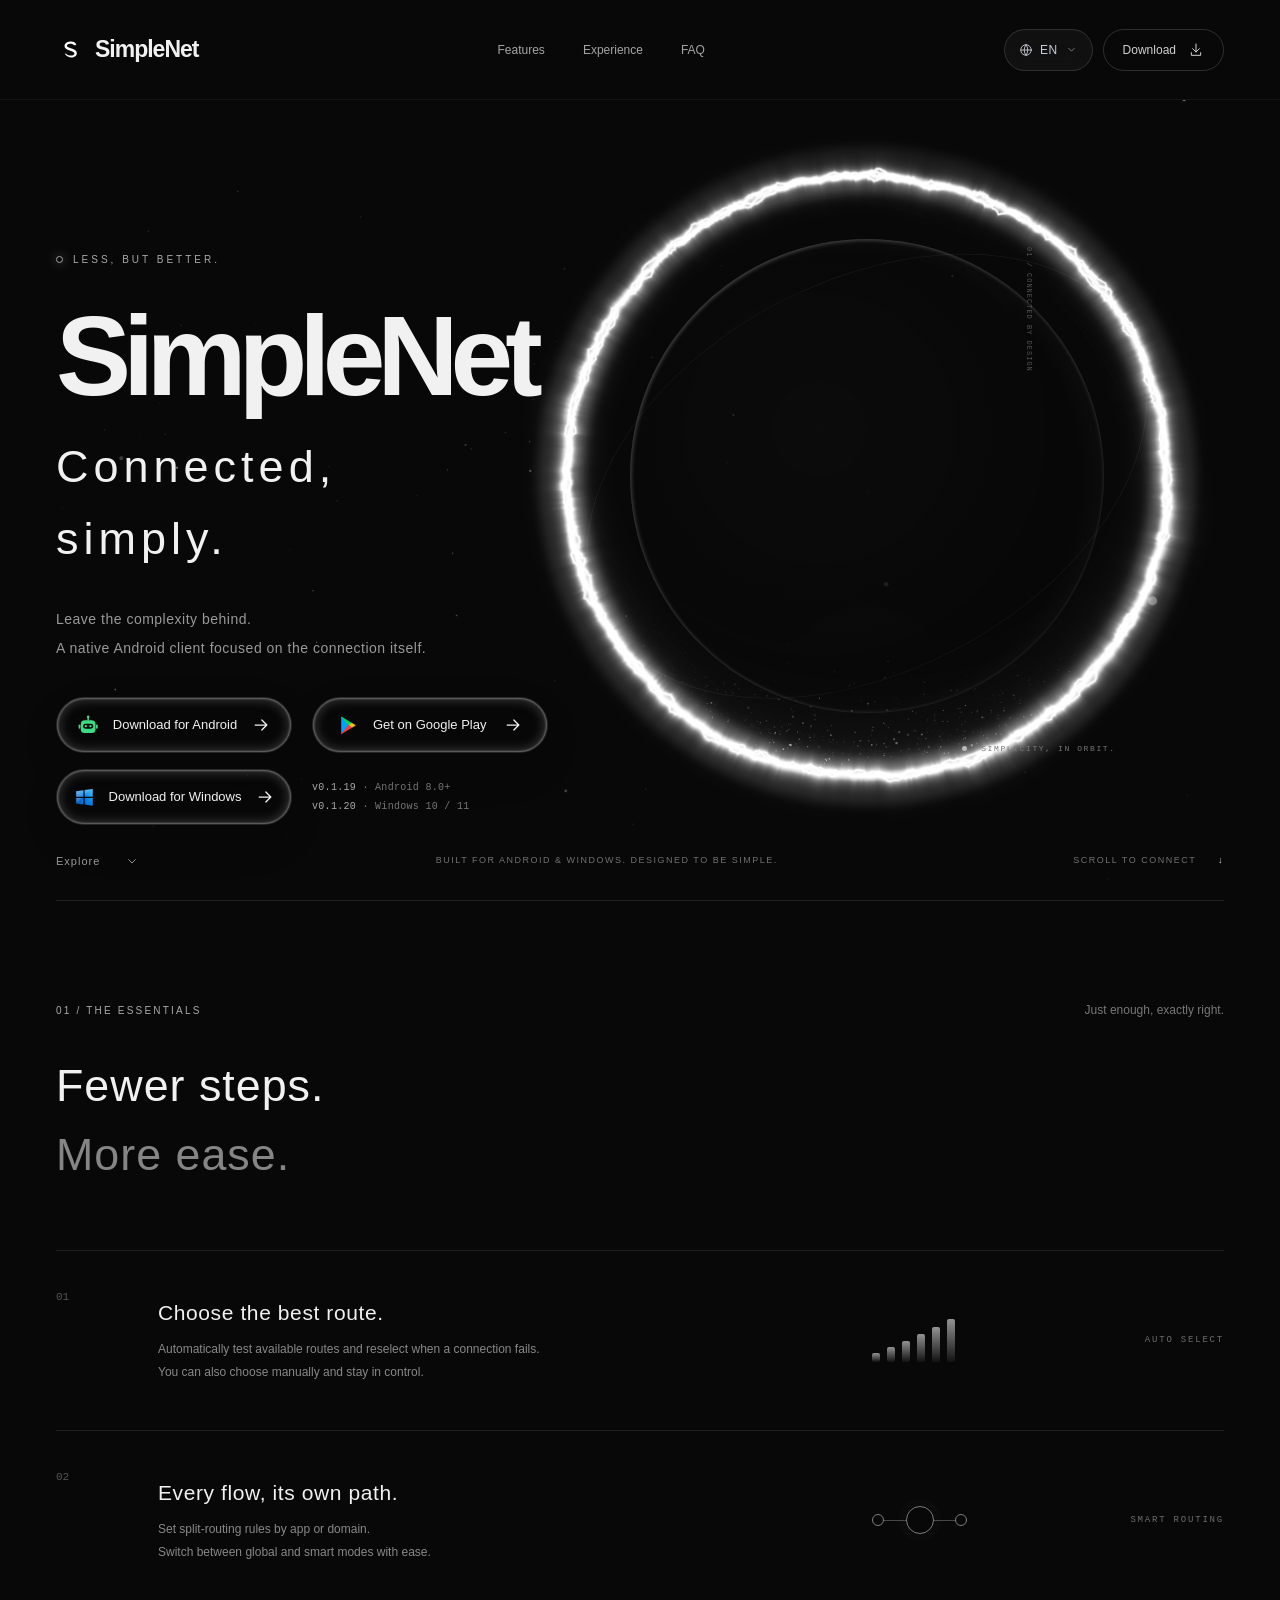
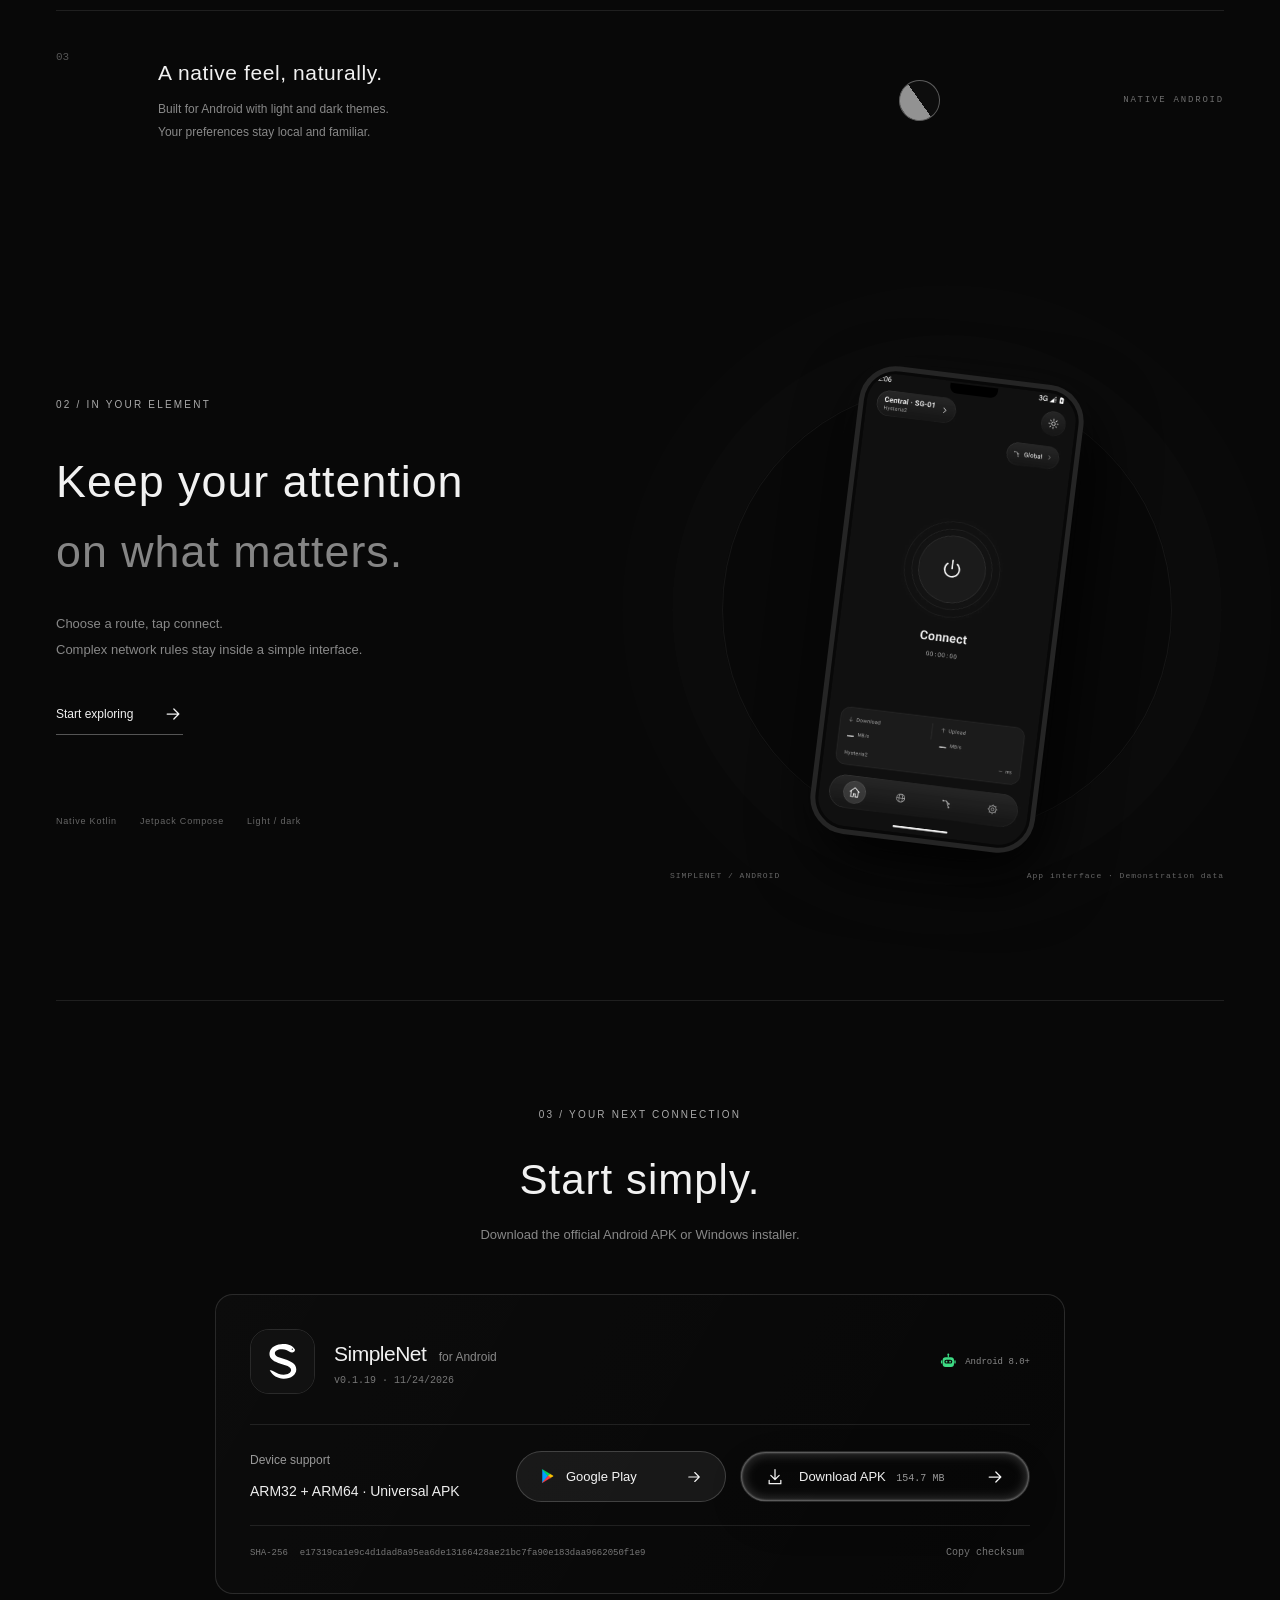
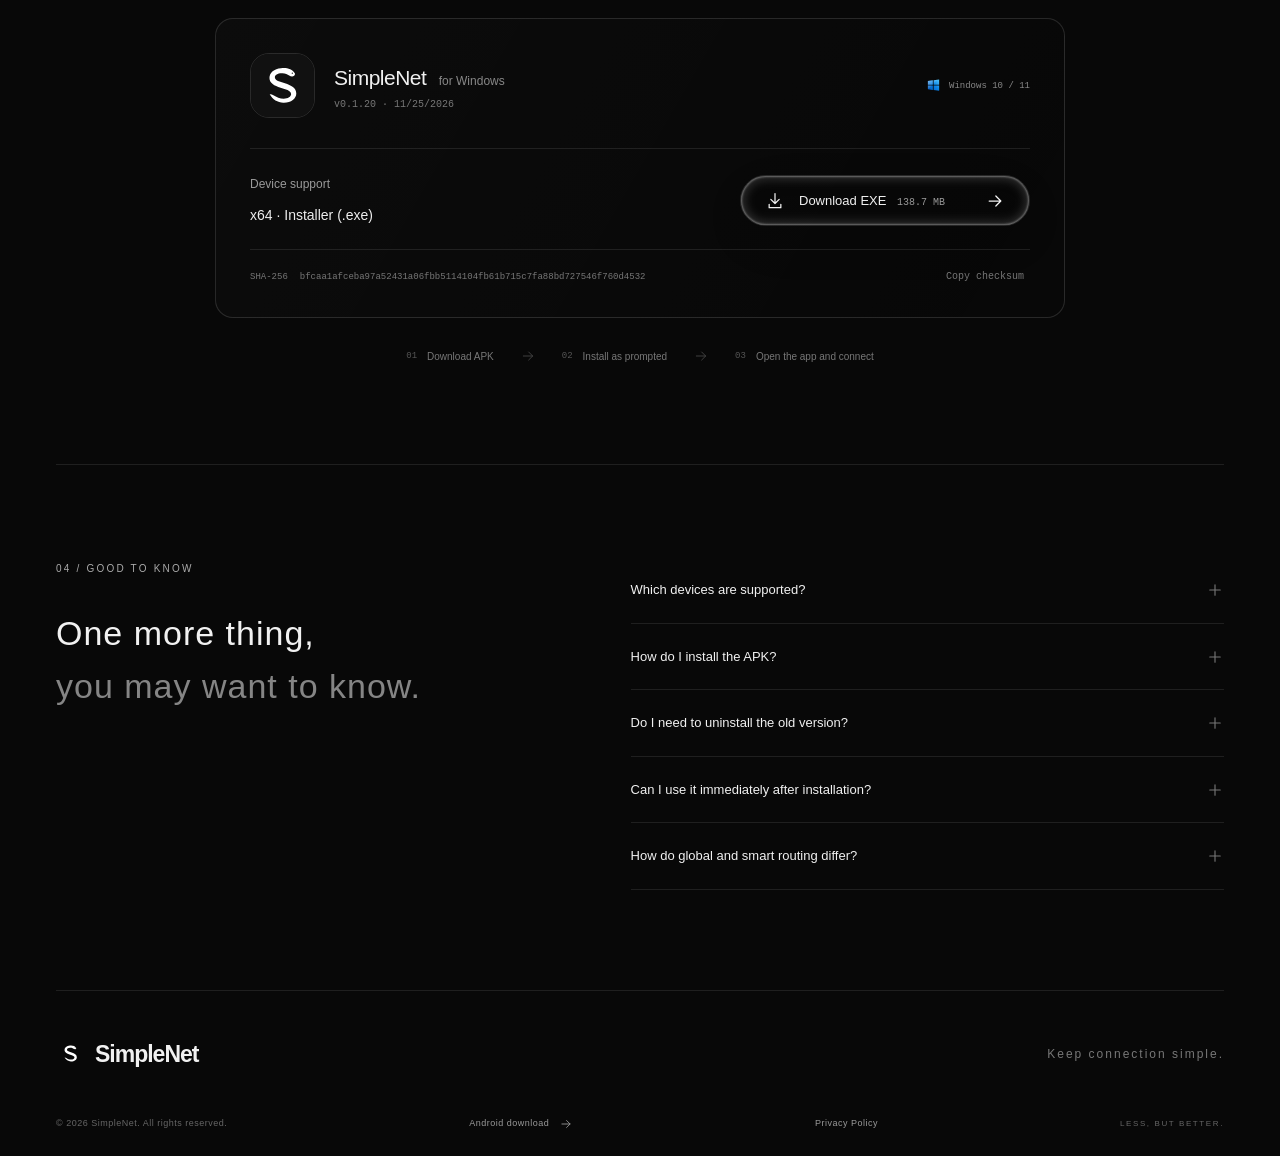
==== commit 85e35a06: "Publish SimpleNet website, Android and Windows downloads" ====
--- a/site/index.html
+++ b/site/index.html
@@ -7,8 +7,8 @@
     <meta name="description" content="SimpleNet, a native Android network client. Automatically choose routes, split traffic by app or domain, and download the official APK." />
     <link rel="icon" type="image/svg+xml" href="./simplenet-logo-dark.svg" />
     <title>SimpleNet — Connected, simply.</title>
-    <script type="module" crossorigin src="./assets/index-Dg2slywS.js"></script>
-    <link rel="stylesheet" crossorigin href="./assets/index-B5ne5VF9.css">
+    <script type="module" crossorigin src="./assets/index-DmusC_Hm.js"></script>
+    <link rel="stylesheet" crossorigin href="./assets/index-1MTSD_OI.css">
   </head>
   <body>
     <div id="root"></div>
--- a/site/assets/index-1MTSD_OI.css
+++ b/site/assets/index-1MTSD_OI.css
@@ -0,0 +1 @@
+.particles-container{position:relative;width:100%;height:100%;overflow:hidden}.particles-canvas{position:absolute;inset:0;display:block;width:100%;height:100%}.glass-surface{position:relative;display:flex;align-items:center;justify-content:center;overflow:hidden;transition:opacity .26s ease-out}.glass-surface__filter{width:100%;height:100%;pointer-events:none;position:absolute;inset:0;opacity:0;z-index:-1}.glass-surface__content{width:100%;height:100%;display:flex;align-items:center;justify-content:center;padding:.5rem;border-radius:inherit;position:relative;z-index:1}.glass-surface--svg{background:light-dark(hsl(0 0% 100% / var(--glass-frost, 0)),hsl(0 0% 0% / var(--glass-frost, 0)));backdrop-filter:var(--filter-id, url(#glass-filter)) saturate(var(--glass-saturation, 1));box-shadow:0 0 2px 1px light-dark(color-mix(in oklch,black,transparent 85%),color-mix(in oklch,white,transparent 65%)) inset,0 0 10px 4px light-dark(color-mix(in oklch,black,transparent 90%),color-mix(in oklch,white,transparent 85%)) inset,0 4px 16px #11111a0d,0 8px 24px #11111a0d,0 16px 56px #11111a0d,0 4px 16px #11111a0d inset,0 8px 24px #11111a0d inset,0 16px 56px #11111a0d inset}.glass-surface--webgl{box-shadow:0 4px 16px #11111a0d,0 8px 24px #11111a0d,0 16px 56px #11111a0d}.glass-surface__canvas,.glass-surface__frame{position:absolute;inset:0;width:100%;height:100%;border-radius:inherit;pointer-events:none}.glass-surface__frame{background:light-dark(hsl(0 0% 100% / var(--glass-frost, 0)),hsl(0 0% 0% / var(--glass-frost, 0)));box-shadow:0 0 2px 1px light-dark(color-mix(in oklch,black,transparent 85%),color-mix(in oklch,white,transparent 65%)) inset,0 0 10px 4px light-dark(color-mix(in oklch,black,transparent 90%),color-mix(in oklch,white,transparent 85%)) inset,0 4px 16px #11111a0d inset,0 8px 24px #11111a0d inset,0 16px 56px #11111a0d inset}.glass-surface--fallback{background:light-dark(hsl(0 0% 100% / calc(.12 + var(--glass-frost, 0) * .5)),hsl(0 0% 100% / calc(.04 + var(--glass-frost, 0) * .3)));-webkit-backdrop-filter:blur(12px) saturate(calc(var(--glass-saturation, 1) * 1.4)) brightness(1.04);backdrop-filter:blur(12px) saturate(calc(var(--glass-saturation, 1) * 1.4)) brightness(1.04);box-shadow:inset 0 1px 0 0 light-dark(hsl(0 0% 100% / .85),hsl(0 0% 100% / .3)),inset 0 -1px 0 0 light-dark(hsl(0 0% 100% / .35),hsl(0 0% 100% / .08)),0 0 2px 1px light-dark(color-mix(in oklch,black,transparent 88%),color-mix(in oklch,white,transparent 72%)) inset,0 0 12px 3px light-dark(color-mix(in oklch,white,transparent 72%),color-mix(in oklch,white,transparent 90%)) inset,0 4px 16px #11111a0f,0 8px 24px #11111a0f,0 16px 56px #11111a0f}.glass-surface__sheen,.glass-surface__rim{position:absolute;inset:0;border-radius:inherit;pointer-events:none}.glass-surface__sheen{background:linear-gradient(135deg,light-dark(hsl(0 0% 100% / .42),hsl(0 0% 100% / .14)) 0%,transparent 42%,transparent 64%,light-dark(hsl(0 0% 100% / .18),hsl(0 0% 100% / .05)) 100%)}.glass-surface__rim{padding:3px;background:linear-gradient(150deg,light-dark(hsl(0 0% 100% / .7),hsl(0 0% 100% / .34)),light-dark(hsl(0 0% 100% / .1),hsl(0 0% 100% / .03)) 45%,light-dark(hsl(0 0% 100% / .08),hsl(0 0% 100% / .02)) 60%,light-dark(hsl(0 0% 100% / .42),hsl(0 0% 100% / .18)));-webkit-mask:linear-gradient(#000 0 0) content-box,linear-gradient(#000 0 0);-webkit-mask-composite:xor;mask:linear-gradient(#000 0 0) content-box exclude,linear-gradient(#000 0 0)}.glass-surface__line,.glass-surface__glow{position:absolute;inset:0;pointer-events:none;-webkit-mask-size:100% 100%;mask-size:100% 100%}.glass-surface--svg .glass-surface__line,.glass-surface--webgl .glass-surface__line{background:light-dark(color-mix(in oklch,black,transparent 85%),color-mix(in oklch,white,transparent 65%))}.glass-surface--svg .glass-surface__glow,.glass-surface--webgl .glass-surface__glow{background:light-dark(color-mix(in oklch,black,transparent 90%),color-mix(in oklch,white,transparent 85%))}.glass-surface--fallback .glass-surface__line{background:light-dark(color-mix(in oklch,black,transparent 88%),color-mix(in oklch,white,transparent 72%))}.glass-surface--fallback .glass-surface__glow{background:light-dark(color-mix(in oklch,white,transparent 72%),color-mix(in oklch,white,transparent 90%))}@supports not ((backdrop-filter: blur(1px)) or (-webkit-backdrop-filter: blur(1px))){.glass-surface--fallback{background:light-dark(hsl(0 0% 100% / .72),hsl(0 0% 12% / .72))}}.glass-surface:focus-visible{outline:2px solid light-dark(#007aff,#0a84ff);outline-offset:2px}:root{font-family:Inter,Segoe UI,Tahoma,Arial,sans-serif;color:#f1f1f1;background:#080808;font-synthesis:none;font-weight:400;line-height:1.5;color-scheme:dark;--muted:#8f8f8f;--line:#ffffff18 }*{box-sizing:border-box}html{scroll-behavior:smooth;scroll-padding-top:100px}body{margin:0}a{color:inherit;text-decoration:none}button,select{font:inherit}button,a,summary,select{-webkit-tap-highlight-color:transparent}button{color:inherit}button,a,summary{touch-action:manipulation}button{cursor:pointer}button:disabled{cursor:not-allowed}::selection{background:#eee;color:#080808}a:focus-visible,button:focus-visible,summary:focus-visible,select:focus-visible{outline:2px solid #fff;outline-offset:6px}img{max-width:100%;display:block}svg{flex-shrink:0}section{position:relative}.section-wrap{width:min(1200px,calc(100% - 112px));margin-inline:auto}.eyebrow{font-size:10px;font-weight:500;letter-spacing:2.2px;color:#aaa}.skip-link{position:fixed;top:-70px;left:20px;background:#fff;color:#000;padding:10px;z-index:100}.skip-link:focus{top:12px}.header{height:100px;position:absolute;top:0;left:0;width:100%;padding:0 56px;display:flex;align-items:center;justify-content:space-between;z-index:10;border-bottom:1px solid #ffffff0c}.brand{display:inline-flex;align-items:center;font-size:23px;font-weight:650;letter-spacing:-1px;gap:10px}.brand img{width:29px;height:36px;object-fit:contain}.nav{display:flex;gap:38px;font-size:12px;color:#a4a4a4}.nav a,.nav-download{transition:color .2s}.nav a:hover,.nav-download:hover{color:#fff}.header-actions{display:flex;align-items:center;gap:10px}.lang-menu{position:relative}.lang-trigger{display:inline-flex;align-items:center;gap:7px;border:1px solid #ffffff22;border-radius:30px;padding:11px 14px;color:#c8cdd6;background:#ffffff0a;backdrop-filter:blur(12px);font-size:12px;letter-spacing:.04em;cursor:pointer;transition:color .2s ease,border-color .2s ease,background .2s ease}.lang-trigger:hover,.lang-trigger.is-open{color:#fff;border-color:#ffffff42;background:#ffffff17}.lang-chevron{opacity:.7;transition:transform .2s ease}.lang-trigger.is-open .lang-chevron{transform:rotate(180deg)}.lang-popover{position:absolute;top:calc(100% + 10px);inset-inline-end:0;min-width:176px;padding:6px;border-radius:16px;border:1px solid rgba(255,255,255,.14);background:#0c0e14eb;backdrop-filter:blur(20px);box-shadow:0 20px 50px #0000009e;display:flex;flex-direction:column;gap:2px;z-index:120;animation:langFade .16s ease-out}@keyframes langFade{0%{opacity:0;transform:translateY(-4px)}to{opacity:1;transform:translateY(0)}}.lang-option{width:100%;border:0;background:transparent;color:#c4cad4;padding:9px 12px;border-radius:10px;font-size:12px;display:flex;align-items:center;justify-content:space-between;gap:12px;cursor:pointer;text-align:start;transition:background .15s ease,color .15s ease}.lang-option:hover{background:#ffffff14;color:#fff}.lang-option.is-active{background:#ffffff1f;color:#fff;font-weight:500}.lang-option-code{font:10px ui-monospace,SFMono-Regular,Consolas,monospace;color:#7e8796}.lang-option.is-active .lang-option-code{color:#d7dde8}.nav-download{display:flex;align-items:center;gap:12px;font-size:12px;color:#d0d0d0;border:1px solid #ffffff28;border-radius:30px;padding:11px 19px}.menu-toggle,.mobile-download{display:none}.hero{height:max(760px,100svh);max-height:1080px;min-height:660px;isolation:isolate;overflow:hidden}.star-field{position:absolute;inset:100px 0 0;z-index:-3;pointer-events:none;mask-image:linear-gradient(#000,#000 76%,transparent)}.hero-content{position:relative;z-index:2;margin-left:max(56px,calc((100vw - 1200px)/2));width:600px;padding-top:clamp(210px,28vh,310px);pointer-events:none}.hero-content a{pointer-events:auto}.hero-content .eyebrow{display:flex;align-items:center;gap:10px;font-size:10px;letter-spacing:3px}.tiny-orbit{width:7px;height:7px;border:1px solid #aaa;border-radius:50%;box-shadow:0 0 12px #fff5}.hero h1{font-size:clamp(75px,8.8vw,126px);font-weight:550;line-height:1.1;letter-spacing:-8px;margin:28px 0 30px}.hero h1>span{display:block;font-size:45px;font-weight:400;letter-spacing:5px;line-height:1.6;margin-top:12px}.hero-description{font-size:14px;color:#999;line-height:2.1;letter-spacing:.5px;margin:0 0 33px}.hero-actions{display:flex;flex-wrap:wrap;align-items:center;gap:16px 20px}.glass-link{display:inline-flex;height:56px;border-radius:40px;border:1px solid #ffffff23;transition:transform .25s,box-shadow .25s,background .25s;isolation:isolate}.glass-link:hover{transform:translateY(-3px);box-shadow:0 8px 40px #ffffff12;background:#ffffff08}.glass-link .glass-surface__content{gap:14px;padding:0 24px;font-size:13px;white-space:nowrap}.hero-cta{width:236px}.hero-cta .glass-surface__content>svg:last-child{margin-left:auto}.hero-version{font-family:ui-monospace,SFMono-Regular,Consolas,monospace;font-size:10px;line-height:1.9;letter-spacing:.3px;color:#aaa}.hero-version>span{color:#777}.hero-bottom{position:absolute;bottom:31px;left:56px;right:56px;display:flex;justify-content:space-between;align-items:center;color:#717171;font-size:9px;letter-spacing:1.5px}.hero-bottom>a{display:flex;align-items:center;gap:24px;font-size:11px;letter-spacing:1px;color:#999}.hero-index>span{margin-left:18px;color:#ddd}.planet{position:absolute;left:calc(65% - 360px);top:calc(49% - 360px);width:790px;height:790px;z-index:-1;filter:grayscale(1);animation:planet-in 2s ease-out both}.planet .crystalized-ball{position:absolute;inset:0}.planet-fallback{position:absolute;width:60%;height:60%;left:20%;top:20%;border-radius:50%;box-shadow:inset -13px 2px 28px #ffffff08,inset 1px 1px 4px #fff4,0 0 100px #ffffff03;background:radial-gradient(circle at 40% 40%,#11111170,#050505)}.orbit{position:absolute;left:12%;top:12%;width:76%;height:76%;border:1px solid #ffffff10;border-radius:50%;transform:rotate(-28deg) scaleY(.65);z-index:3;pointer-events:none}.orbit-two{transform:rotate(42deg) scaleY(.86);border-style:dashed;opacity:.5}.planet-label{position:absolute;left:62%;bottom:15%;font:8px ui-monospace,monospace;letter-spacing:1.6px;color:#777;white-space:nowrap}.planet-label>span{width:5px;height:5px;display:inline-block;border-radius:50%;background:#bbb;margin-right:8px}.planet-coordinate{position:absolute;left:70%;top:21%;font:7px ui-monospace,monospace;letter-spacing:1px;color:#555;writing-mode:vertical-rl}.hero-enter{animation:enter .9s both}.hero h1{animation-delay:.12s}.hero-description{animation-delay:.24s}.hero-actions{animation-delay:.36s}.features{padding-block:100px 80px;border-top:1px solid var(--line)}.section-top{display:flex;justify-content:space-between;align-items:center}.section-note{color:#777;font-size:12px}h2{font-size:clamp(34px,3.5vw,48px);font-weight:400;line-height:1.55;letter-spacing:1px;margin:32px 0 60px}h2>span{color:#858585}.feature-list article{border-top:1px solid var(--line);display:grid;grid-template-columns:80px 1fr 160px 170px;align-items:center;min-height:180px;gap:22px}.feature-no{font:11px ui-monospace,monospace;color:#555;align-self:start;margin-top:40px}.feature-list h3{font-size:21px;font-weight:400;margin:30px 0 10px;letter-spacing:.6px}.feature-list p{font-size:12px;color:#888;line-height:1.9;margin:0 0 30px}.feature-tag{font:9px ui-monospace,monospace;letter-spacing:1.8px;color:#6e6e6e;text-align:right}.feature-graphic{width:95px;height:60px;opacity:.65}.signal-graphic{display:flex;align-items:flex-end;gap:7px;height:43px}.signal-graphic i{width:8px;background:linear-gradient(#ddd,#ffffff10);border-radius:2px;transition:transform .3s}.feature-list article:hover .signal-graphic i{transform:scaleY(1.13)}.routing-graphic{position:relative;display:flex;justify-content:space-between;align-items:center;height:40px}.routing-graphic span{width:12px;height:12px;border:1px solid #bbb;border-radius:50%;z-index:1;background:#080808}.routing-graphic span:nth-of-type(2){width:28px;height:28px;box-shadow:0 0 0 7px #ffffff06}.routing-graphic i{width:100%;height:1px;background:#ffffff38;position:absolute;left:0;top:50%}.theme-graphic{height:48px;display:flex;align-items:center;justify-content:center}.theme-graphic span{width:41px;height:41px;border-radius:50%;background:linear-gradient(90deg,#ddd 50%,#111 50%);border:1px solid #888;transform:rotate(-35deg);transition:transform .6s}.feature-list article:hover .theme-graphic span{transform:rotate(145deg)}.experience{padding-block:70px 120px;display:grid;grid-template-columns:1fr 1fr;align-items:center;gap:60px}.experience h2{margin-bottom:25px}.experience-copy>p{color:#888;font-size:13px;line-height:2}.text-link{display:inline-flex;align-items:center;gap:30px;font-size:12px;border-bottom:1px solid #555;padding-bottom:10px;margin-top:28px}.text-link:hover svg{transform:translate(5px)}.text-link svg{transition:transform .2s}.experience-footnote{margin-top:80px;display:flex;gap:23px;font-size:9px;letter-spacing:.8px;color:#666}.product-visual{position:relative;min-height:540px;display:flex;align-items:center;justify-content:center}.product-orbit{position:absolute;width:450px;height:450px;border:1px solid #ffffff0e;border-radius:50%;box-shadow:0 0 0 50px #ffffff02,0 0 0 100px #ffffff01}.phone-frame{position:relative;width:226px;border:5px solid #252525;border-radius:37px;padding:3px;background:#080808;box-shadow:10px 25px 65px #000,0 0 40px #ffffff07;transform:rotate(7deg);transition:transform .6s}.phone-frame:hover{transform:rotate(0) translateY(-6px)}.phone-frame>img{border-radius:29px;width:100%;height:auto;filter:grayscale(1)}.phone-speaker{position:absolute;width:48px;height:10px;background:#000;border-radius:0 0 7px 7px;left:calc(50% - 24px);top:5px;z-index:1}.product-caption{position:absolute;bottom:0;left:0;right:0;display:flex;justify-content:space-between;font:8px ui-monospace,monospace;color:#666;letter-spacing:1px}.download-section{padding-block:100px;border-top:1px solid var(--line)}.download-heading{text-align:center}.download-heading h2{margin:22px 0 12px;font-size:42px}.download-heading>p{font-size:13px;color:#888}.download-panel{margin:50px auto 0;max-width:850px;border:1px solid #ffffff21;border-radius:18px;padding:34px;background:linear-gradient(120deg,#ffffff05,transparent);position:relative}.download-panel-secondary{margin-top:24px}.download-product{display:flex;align-items:center;gap:19px}.download-product img{border:1px solid #ffffff20;border-radius:19px;width:65px;height:65px}.download-product h3{font-size:21px;font-weight:500;letter-spacing:-.5px;margin:0 0 6px}.download-product h3>span{font-weight:400;color:#888;font-size:12px;margin-left:7px;letter-spacing:0}.download-product p{color:#777;font:10px ui-monospace,monospace;margin:0}.brand-icon{display:block;flex-shrink:0}.android-label{margin-left:auto;font:9px ui-monospace,monospace;color:#888;display:flex;align-items:center;gap:8px}.download-controls{margin-top:30px;padding-top:26px;border-top:1px solid var(--line);display:flex;align-items:flex-end;gap:22px}.download-controls label{display:flex;flex-direction:column;gap:10px;font-size:10px;color:#999;flex:1}.download-controls select{border:1px solid #ffffff20;background:#111;color:#ccc;font-size:11px;border-radius:8px;padding:16px 13px;height:51px;width:100%;min-width:0}.download-actions{display:flex;align-items:center;gap:14px;flex-wrap:wrap;justify-content:flex-end}.play-store-cta{height:51px;min-width:210px;padding:0 22px;border-radius:40px;border:1px solid #ffffff2e;background:#ffffff10;color:#f5f5f5;font-size:13px;font-weight:500;display:inline-flex;align-items:center;gap:10px;cursor:pointer;transition:background .2s ease,border-color .2s ease,transform .2s ease}.play-store-cta:hover{background:#ffffff1c;border-color:#ffffff52;transform:translateY(-1px)}.play-store-cta svg:last-child{margin-inline-start:auto}.play-modal-backdrop{position:fixed;inset:0;z-index:200;background:#040508c2;backdrop-filter:blur(12px);display:flex;align-items:center;justify-content:center;padding:20px}.play-modal{width:100%;max-width:520px;border-radius:24px;border:1px solid #ffffff22;background:#0f1117;color:#f4f5f7;padding:28px;box-shadow:0 30px 90px #000000b3}.play-modal-header{display:flex;align-items:flex-start;justify-content:space-between;gap:16px}.play-modal-header h3{margin:8px 0 0;font-size:24px;font-weight:600;letter-spacing:-.02em}.play-modal-close{width:36px;height:36px;border-radius:50%;border:1px solid #ffffff1f;background:#ffffff0a;color:#ccc;display:inline-flex;align-items:center;justify-content:center;cursor:pointer;flex-shrink:0}.play-modal-close:hover{background:#ffffff18;color:#fff}.play-modal-subtitle{margin:12px 0 22px;font-size:14px;line-height:1.6;color:#a8b0be}.play-modal-steps{display:flex;flex-direction:column;gap:14px}.play-step{display:flex;gap:14px;padding:16px;border-radius:16px;border:1px solid #ffffff16;background:#ffffff06}.play-step.is-done{border-color:#5bd18a55;background:#5bd18a0d}.play-step-no{width:28px;height:28px;border-radius:50%;border:1px solid #ffffff26;color:#d6dce8;font:11px ui-monospace,monospace;display:inline-flex;align-items:center;justify-content:center;flex-shrink:0;margin-top:2px}.play-step.is-done .play-step-no{border-color:#5bd18a;background:#5bd18a26;color:#7be6a5}.play-step-body{flex:1;min-width:0}.play-step-body strong{display:block;font-size:15px;font-weight:600;color:#f4f5f7}.play-step-body p{margin:6px 0 12px;font-size:13px;line-height:1.55;color:#a2aab8}.play-step-link{display:inline-flex;align-items:center;gap:8px;padding:9px 16px;border-radius:999px;border:1px solid #ffffff26;background:#ffffff0e;color:#f4f5f7;font-size:13px;font-weight:500;text-decoration:none;transition:background .2s ease,border-color .2s ease}.play-step-link:hover{background:#ffffff1c;border-color:#ffffff4d}.play-account-alert+.play-account-alert{margin-top:-8px}.play-step-link-primary{background:#f4f5f7;border-color:#f4f5f7;color:#0c0d10}.play-step-link-primary:hover{background:#fff;border-color:#fff}.play-account-alert{margin:18px 0;padding:14px 16px;border-radius:14px;border:1px solid rgba(255,196,87,.38);background:#ffc4571a;display:flex;align-items:flex-start;gap:12px;color:#ffd584}.play-account-alert svg{flex-shrink:0;margin-top:2px}.play-account-alert strong{display:block;font-size:13px;font-weight:600;color:#ffe3a8}.play-account-alert p{margin:4px 0 0;font-size:12px;line-height:1.5;color:#f2d294}.play-step.is-ready{border-color:#5bd18a66;background:#5bd18a10}.play-step-link-muted{opacity:.72}.play-step-link-waiting{cursor:wait;opacity:.88;border-color:#ffd58455;background:#ffd58414;color:#ffe3a8}.play-sync-dot{width:8px;height:8px;border-radius:50%;background:#ffd584;animation:playPulse 1.1s ease-in-out infinite}@keyframes playPulse{0%,to{opacity:.35;transform:scale(.85)}50%{opacity:1;transform:scale(1.15)}}.play-step-link-ready{background:#5bd18a;border-color:#5bd18a;color:#07130c;font-weight:600}.play-step-link-ready:hover{background:#72e09d;border-color:#72e09d}.play-modal-note{margin:18px 0 0;font-size:12px;line-height:1.5;color:#858d9c}.download-cta,.pending-download{width:290px;height:51px}.download-cta .glass-surface__content>svg:last-child{margin-left:auto}.download-size{color:#999;font:10px ui-monospace,monospace;margin-left:7px}.pending-download{display:flex;align-items:center;justify-content:center;gap:13px;font-size:12px;background:#ffffff07;border:1px solid #ffffff15;border-radius:30px;color:#777}.release-notice{font-size:10px;color:#888;margin:21px 0 0;line-height:1.9}.release-notice button{font:inherit;background:transparent;border:0;text-decoration:underline;margin-left:12px}.checksum{border-top:1px solid var(--line);padding-top:20px;margin-top:23px;display:flex;gap:12px;font:9px ui-monospace,monospace;color:#777;align-items:center}.checksum code{overflow:hidden;text-overflow:ellipsis;white-space:nowrap;min-width:0;flex:1}.checksum button{font-size:10px;border:0;background:transparent;white-space:nowrap}.install-steps{display:flex;align-items:center;justify-content:center;gap:26px;margin-top:30px;color:#777;font-size:10px}.install-steps>span{display:flex;align-items:center;gap:10px}.install-steps b{font:9px ui-monospace,monospace;color:#555}.install-steps>svg{opacity:.5}.faq{padding-block:90px 100px;border-top:1px solid var(--line);display:grid;grid-template-columns:1fr 1.2fr;gap:80px}.faq h2{font-size:34px;margin:28px 0}.faq-list{padding-top:2px}details{border-bottom:1px solid var(--line)}summary{list-style:none;cursor:pointer;display:flex;justify-content:space-between;align-items:center;font-size:13px;padding:23px 0;gap:15px}summary::-webkit-details-marker{display:none}summary svg{color:#777;transition:transform .2s}details[open] summary svg{transform:rotate(45deg)}details p{font-size:12px;line-height:2;color:#999;margin:0 35px 24px 0}.footer{border-top:1px solid var(--line);padding-top:45px;padding-bottom:25px}.footer-brand{display:flex;justify-content:space-between;align-items:center}.footer-brand>span{font-size:12px;letter-spacing:2px;color:#777}.footer-bottom{margin-top:45px;display:flex;justify-content:space-between;align-items:center;font-size:9px;color:#666;letter-spacing:.5px}.footer-bottom>a{display:flex;align-items:center;gap:10px;color:#999}.footer-bottom>span:last-child{font-size:8px;letter-spacing:1.6px}[data-reveal]{opacity:0;transform:translateY(24px);transition:opacity .75s ease,transform .75s ease}[data-reveal].visible{opacity:1;transform:translateY(0)}@keyframes enter{0%{opacity:0;transform:translateY(20px)}to{opacity:1;transform:translateY(0)}}@keyframes planet-in{0%{opacity:0;transform:scale(.93)}to{opacity:var(--planet-opacity,1);transform:scale(1)}}@media(min-width:1600px){.planet{left:calc(63% - 400px);width:900px;height:900px;top:calc(49% - 410px)}}@media(max-width:1000px){.section-wrap{width:calc(100% - 64px)}.header{padding-inline:32px;height:82px}.nav{gap:25px}.hero-content{margin-left:32px;width:510px}.hero h1{font-size:92px;letter-spacing:-6px}.hero h1>span{font-size:36px}.planet{left:calc(70% - 300px);top:calc(48% - 300px);width:650px;height:650px;opacity:.75}.hero-bottom{left:32px;right:32px}.hero-index{display:none}.feature-list article{grid-template-columns:40px 1fr 110px 120px;gap:14px}.feature-tag{font-size:8px}.experience{gap:20px}.experience-footnote{gap:12px}.product-orbit{width:330px;height:330px}.faq{gap:40px}.download-panel{padding:28px}}@media(max-width:650px){.section-wrap{width:calc(100% - 40px)}.header{height:76px;padding-inline:20px}.brand{font-size:21px;gap:8px}.brand img{width:25px;height:31px}.header-actions{margin-inline-start:auto;margin-inline-end:10px;gap:8px}.lang-trigger{height:34px;padding:0 12px;font-size:11px;gap:6px}.lang-popover{min-width:164px}.nav-download{display:none}.menu-toggle{display:flex;align-items:center;justify-content:center;width:34px;height:34px;border-radius:50%;border:1px solid #ffffff22;background:#ffffff0a}.nav{display:none;position:absolute;top:76px;left:0;right:0;padding:24px;background:#111111f5;backdrop-filter:blur(20px);border-bottom:1px solid #333;flex-direction:column;gap:24px}.nav.is-open{display:flex}.mobile-download{display:block}.hero{display:flex;flex-direction:column;height:auto;min-height:max(760px,100svh);max-height:none}.hero-content{order:0;margin:0 24px;width:auto;padding-top:145px}.hero-content .eyebrow{font-size:8px;letter-spacing:2px}.hero h1{font-size:clamp(66px,17.5vw,90px);letter-spacing:-5px;margin:24px 0 18px}.hero h1>span{font-size:30px;letter-spacing:4px;margin-top:9px}.hero-description{font-size:12px;line-height:2;margin-bottom:24px}.hero-actions{gap:15px;flex-wrap:wrap}.hero-cta{width:max-content;min-width:211px;max-width:100%;flex-shrink:0;height:51px}.hero-cta .glass-surface__content{font-size:12px;padding-inline:19px;gap:10px}.hero-version{font-size:8px}.planet{--planet-opacity:.35;position:relative;order:1;flex-shrink:0;width:min(100%,380px);height:auto;aspect-ratio:1;margin:12px auto 64px;left:auto;top:auto;bottom:auto;opacity:var(--planet-opacity);z-index:-2;pointer-events:none;mask-image:linear-gradient(transparent,#000 20%,#000 90%,transparent)}.planet-label{font-size:6px;left:53%;bottom:16%}.planet-coordinate{display:none}.planet-fallback{opacity:.6}.hero-bottom{left:24px;right:24px;bottom:23px}.hero-bottom>span{display:none}.hero-bottom>a{font-size:10px}.features{padding-block:65px 20px}.section-top{align-items:flex-start;gap:18px}.section-note{font-size:10px}.eyebrow{font-size:8px;letter-spacing:1.6px}h2{font-size:31px;margin:25px 0 36px}.feature-list article{grid-template-columns:28px 1fr 65px;min-height:160px;gap:10px}.feature-no{font-size:9px;margin-top:29px}.feature-list h3{font-size:17px;margin-top:26px}.feature-list p{font-size:11px}.feature-tag{display:none}.feature-graphic{transform:scale(.65);transform-origin:left center}.experience{padding-block:65px 70px;grid-template-columns:1fr;gap:30px;overflow:hidden}.experience h2{font-size:31px}.experience-copy>p{font-size:12px}.experience-footnote{margin-top:35px;font-size:8px;gap:20px}.product-visual{min-height:500px}.phone-frame{width:211px}.product-caption{font-size:7px;letter-spacing:.5px}.download-section{padding-block:65px}.download-heading h2{font-size:30px}.download-heading>p{font-size:12px}.download-panel{padding:21px 18px;border-radius:14px;margin-top:30px}.download-product{gap:12px}.download-product img{width:50px;height:50px;border-radius:13px}.download-product h3{font-size:19px}.download-product h3>span{font-size:10px;display:block;margin:2px 0 0}.download-product p{font-size:9px}.android-label{display:none}.download-controls{flex-direction:column;align-items:stretch;gap:18px;margin-top:23px;padding-top:20px}.download-controls label{width:100%}.download-actions{width:100%;flex-direction:column;align-items:stretch}.play-store-cta,.download-cta,.pending-download,.download-cta .glass-surface__content{width:100%}.release-notice{font-size:10px}.install-steps{gap:8px;font-size:8px;flex-wrap:wrap;margin-top:23px}.install-steps>span{gap:4px}.install-steps>svg{width:10px}.install-steps b{font-size:7px}.faq{grid-template-columns:1fr;gap:12px;padding-block:60px}.faq h2{font-size:28px;margin-bottom:17px}.faq summary{font-size:12px;padding-block:21px}.faq details p{font-size:11px}.footer{padding-top:30px}.footer-brand>span{font-size:10px;letter-spacing:1px}.footer-bottom{margin-top:30px;font-size:8px;gap:12px;flex-wrap:wrap}.footer-bottom>span:last-child{display:none}}@media(prefers-reduced-motion:reduce){html{scroll-behavior:auto}*,*:before,*:after{animation:none!important;transition:none!important}[data-reveal]{opacity:1;transform:none}}.architecture-info{display:grid;gap:12px;font-size:12px;color:#999;flex:1}.architecture-info strong{color:#eee;font-size:14px;font-weight:400}html[dir=rtl] .hero-content{margin-left:0;margin-right:max(56px,calc((100vw - 1200px)/2));text-align:right}html[dir=rtl] .hero h1{letter-spacing:-2px}html[dir=rtl] .hero-content .eyebrow{flex-direction:row-reverse;justify-content:flex-end}html[dir=rtl] .text-link svg,html[dir=rtl] .glass-link svg:last-child{transform:scaleX(-1)}@media(max-width:650px){html[dir=rtl] .hero-content{margin-inline:24px}}
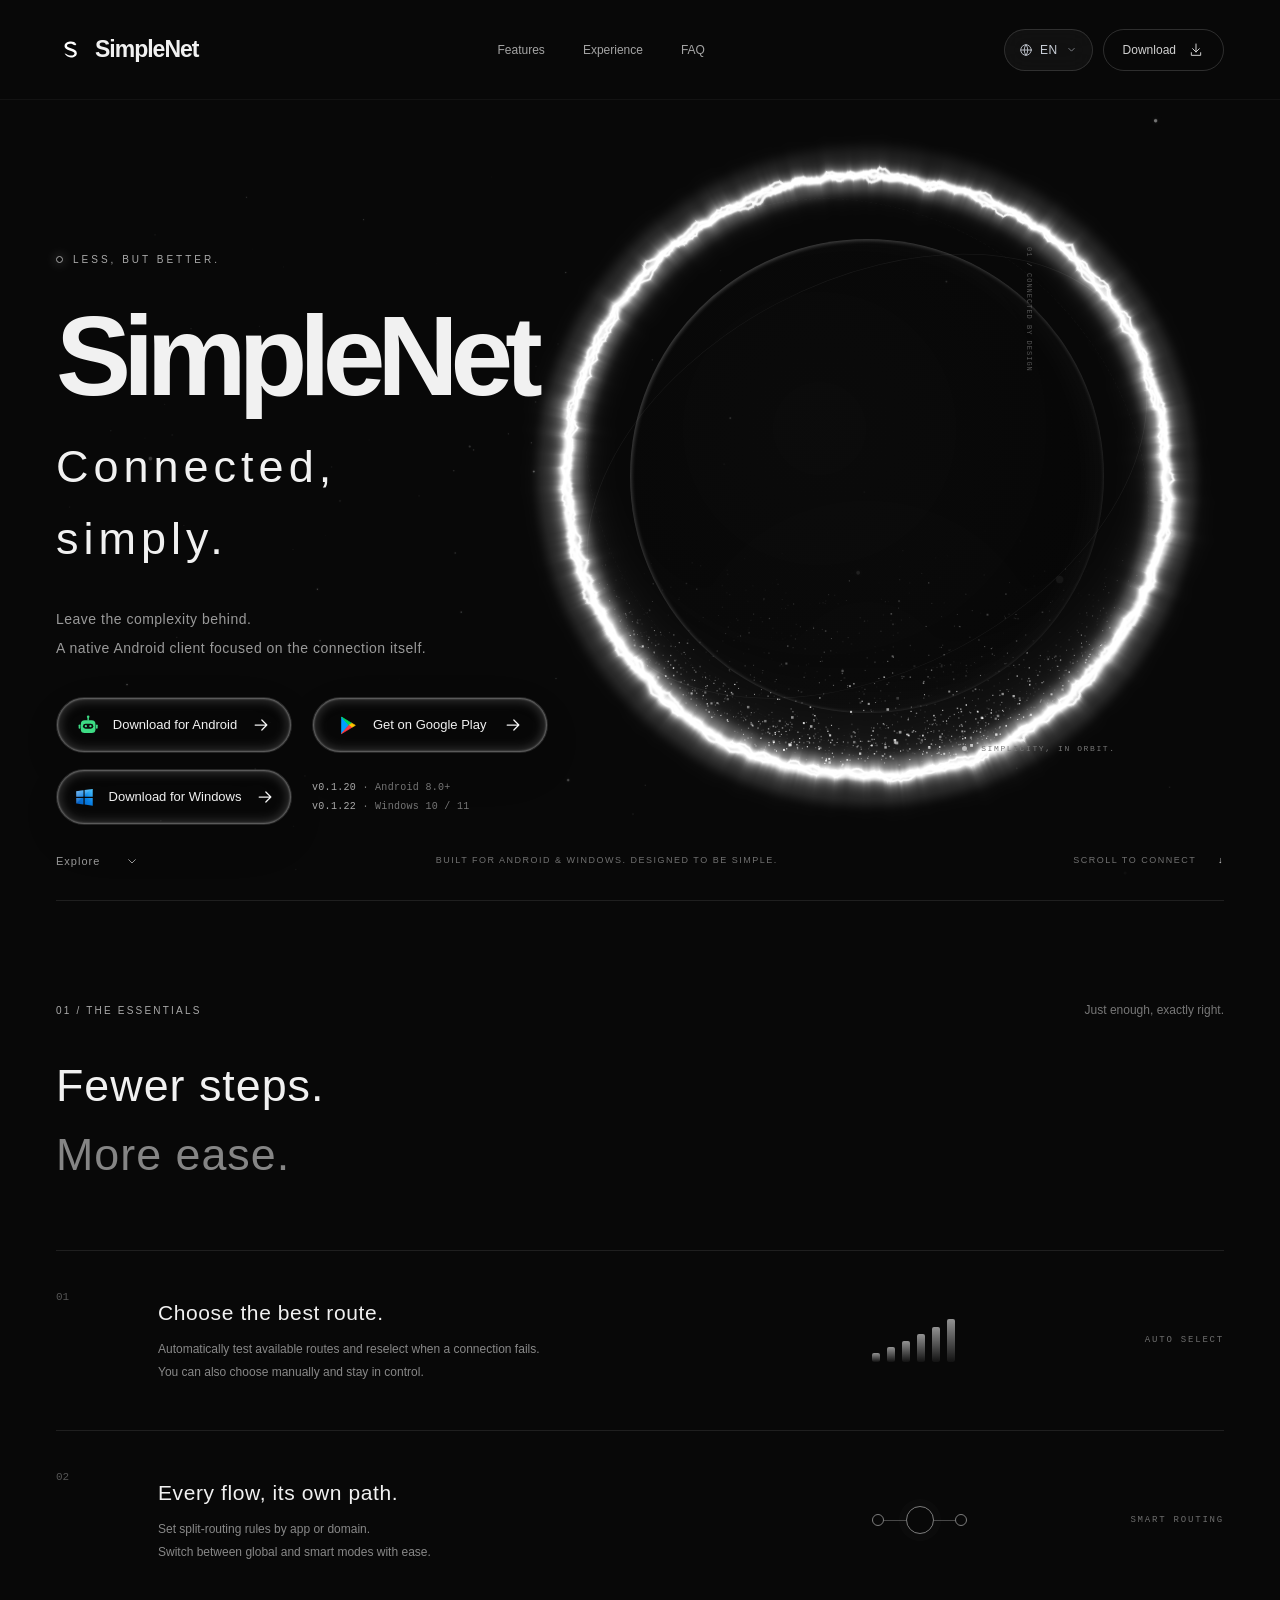
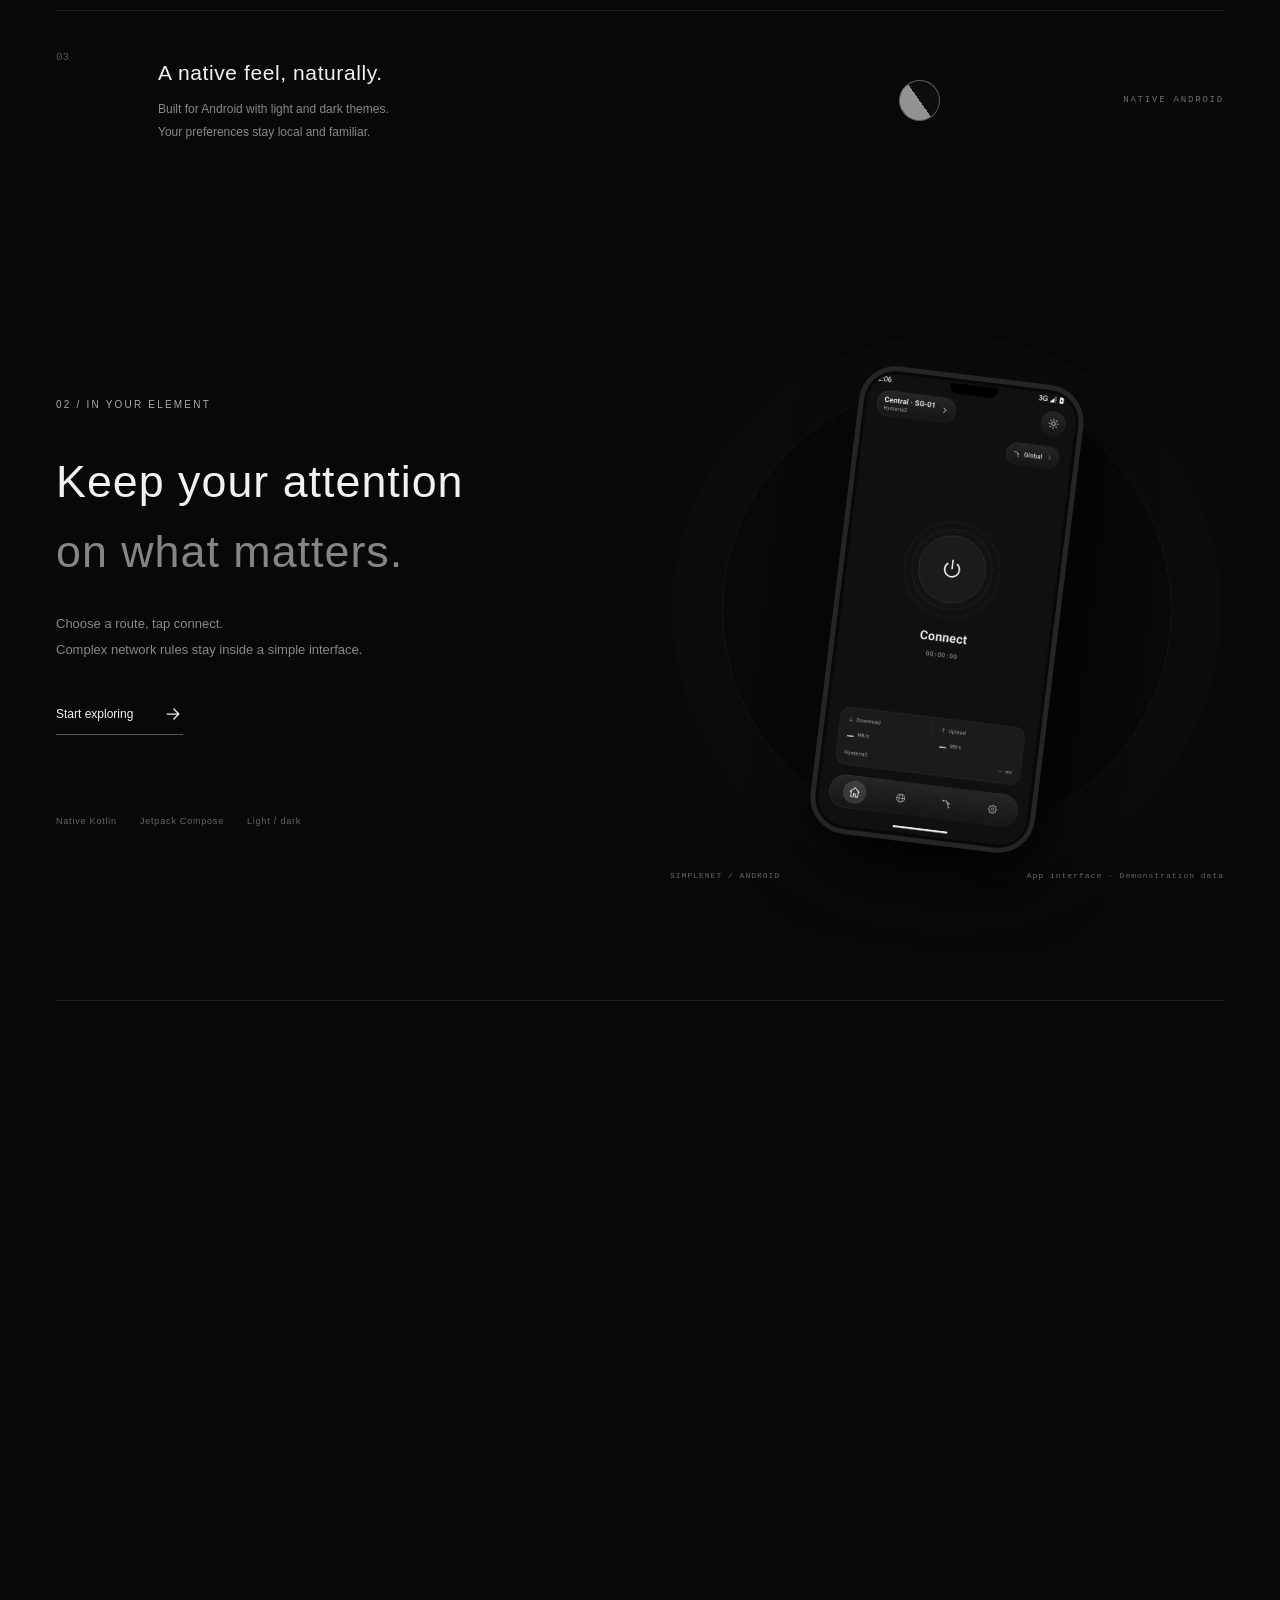
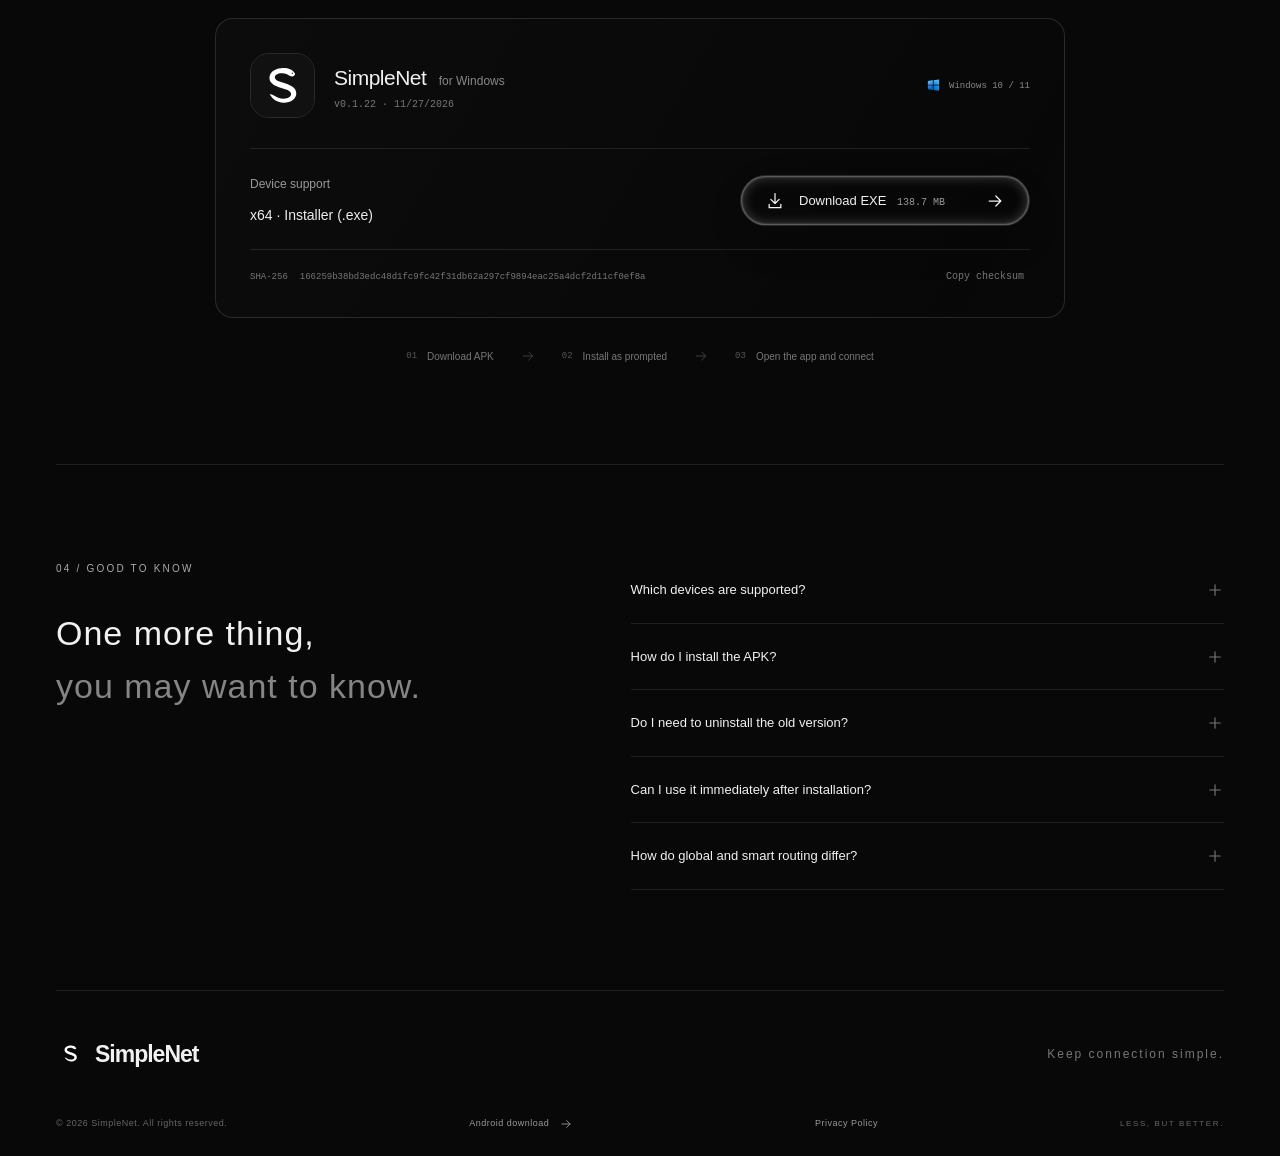
==== commit de966eb8: "Publish SimpleNet website, Android and Windows downloads" ====
--- a/site/index.html
+++ b/site/index.html
@@ -7,7 +7,7 @@
     <meta name="description" content="SimpleNet, a native Android network client. Automatically choose routes, split traffic by app or domain, and download the official APK." />
     <link rel="icon" type="image/svg+xml" href="./simplenet-logo-dark.svg" />
     <title>SimpleNet — Connected, simply.</title>
-    <script type="module" crossorigin src="./assets/index-DmusC_Hm.js"></script>
+    <script type="module" crossorigin src="./assets/index-B53UaP0M.js"></script>
     <link rel="stylesheet" crossorigin href="./assets/index-1MTSD_OI.css">
   </head>
   <body>
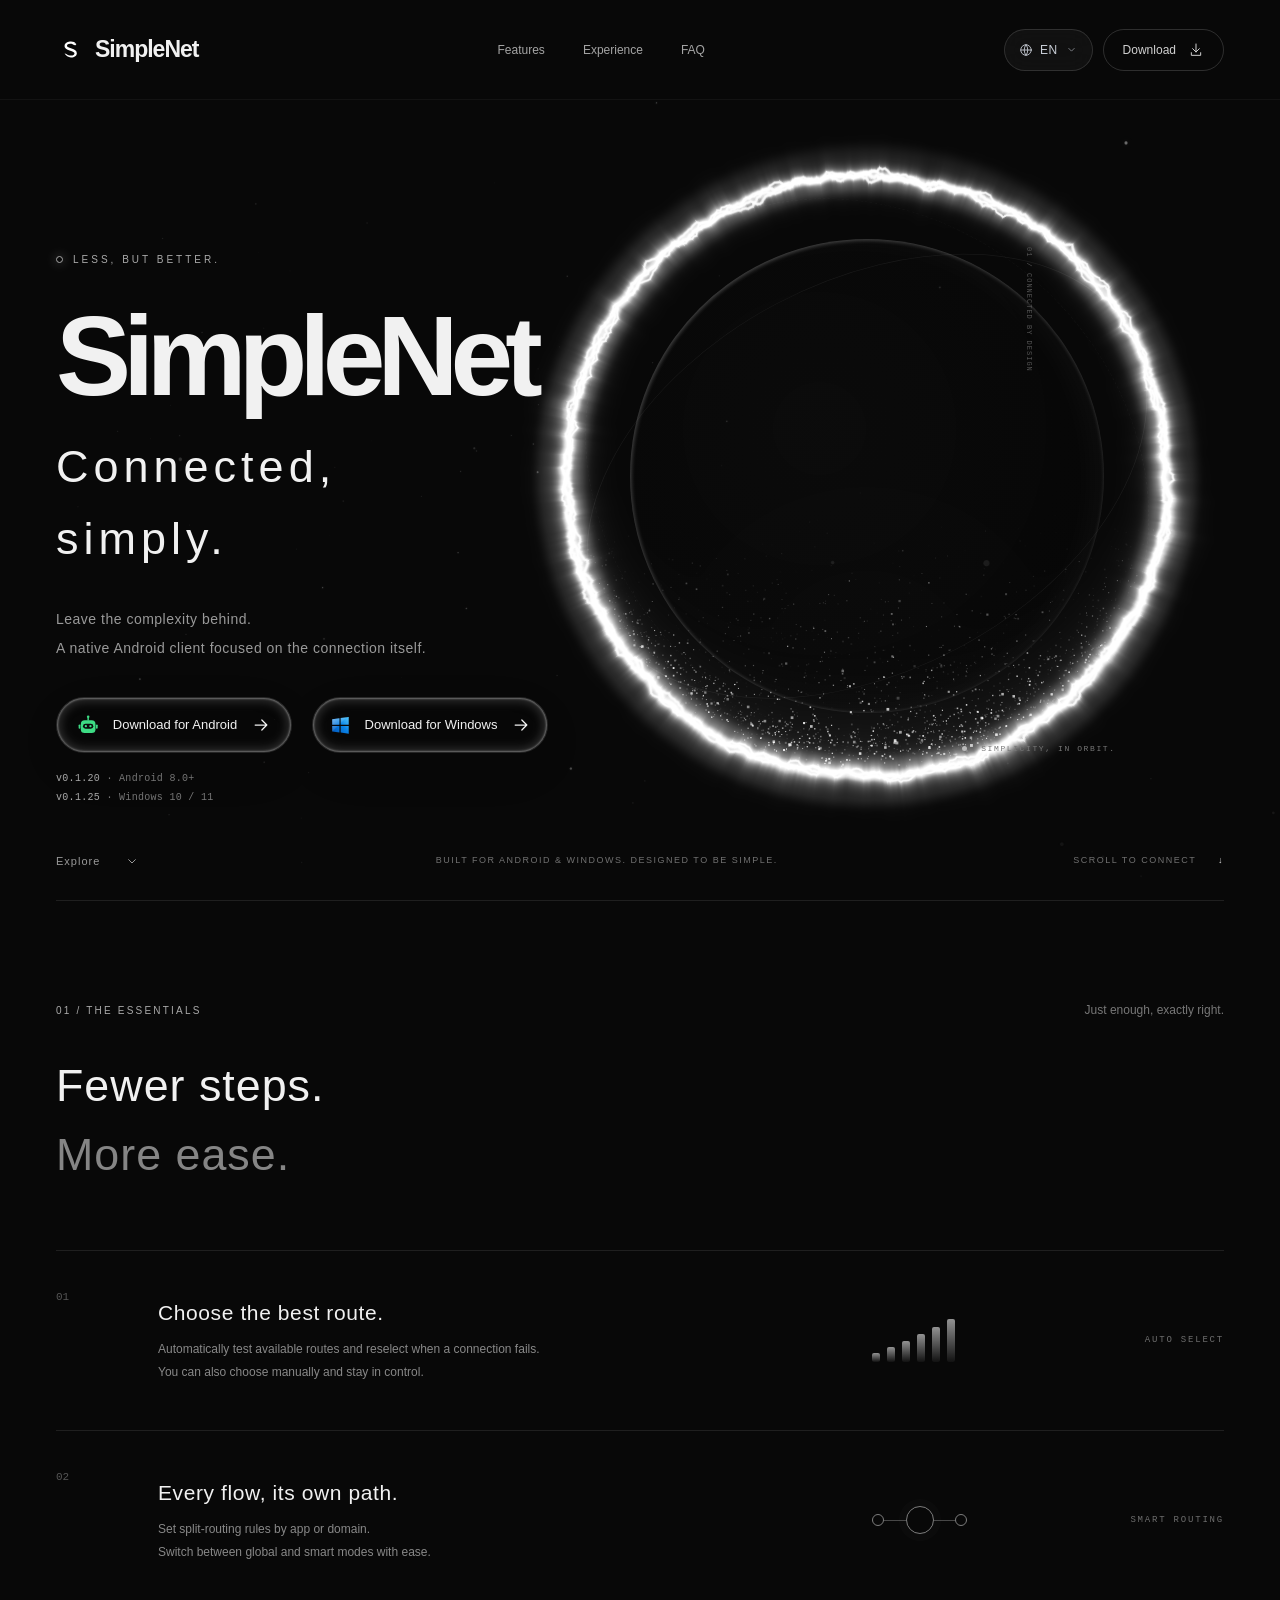
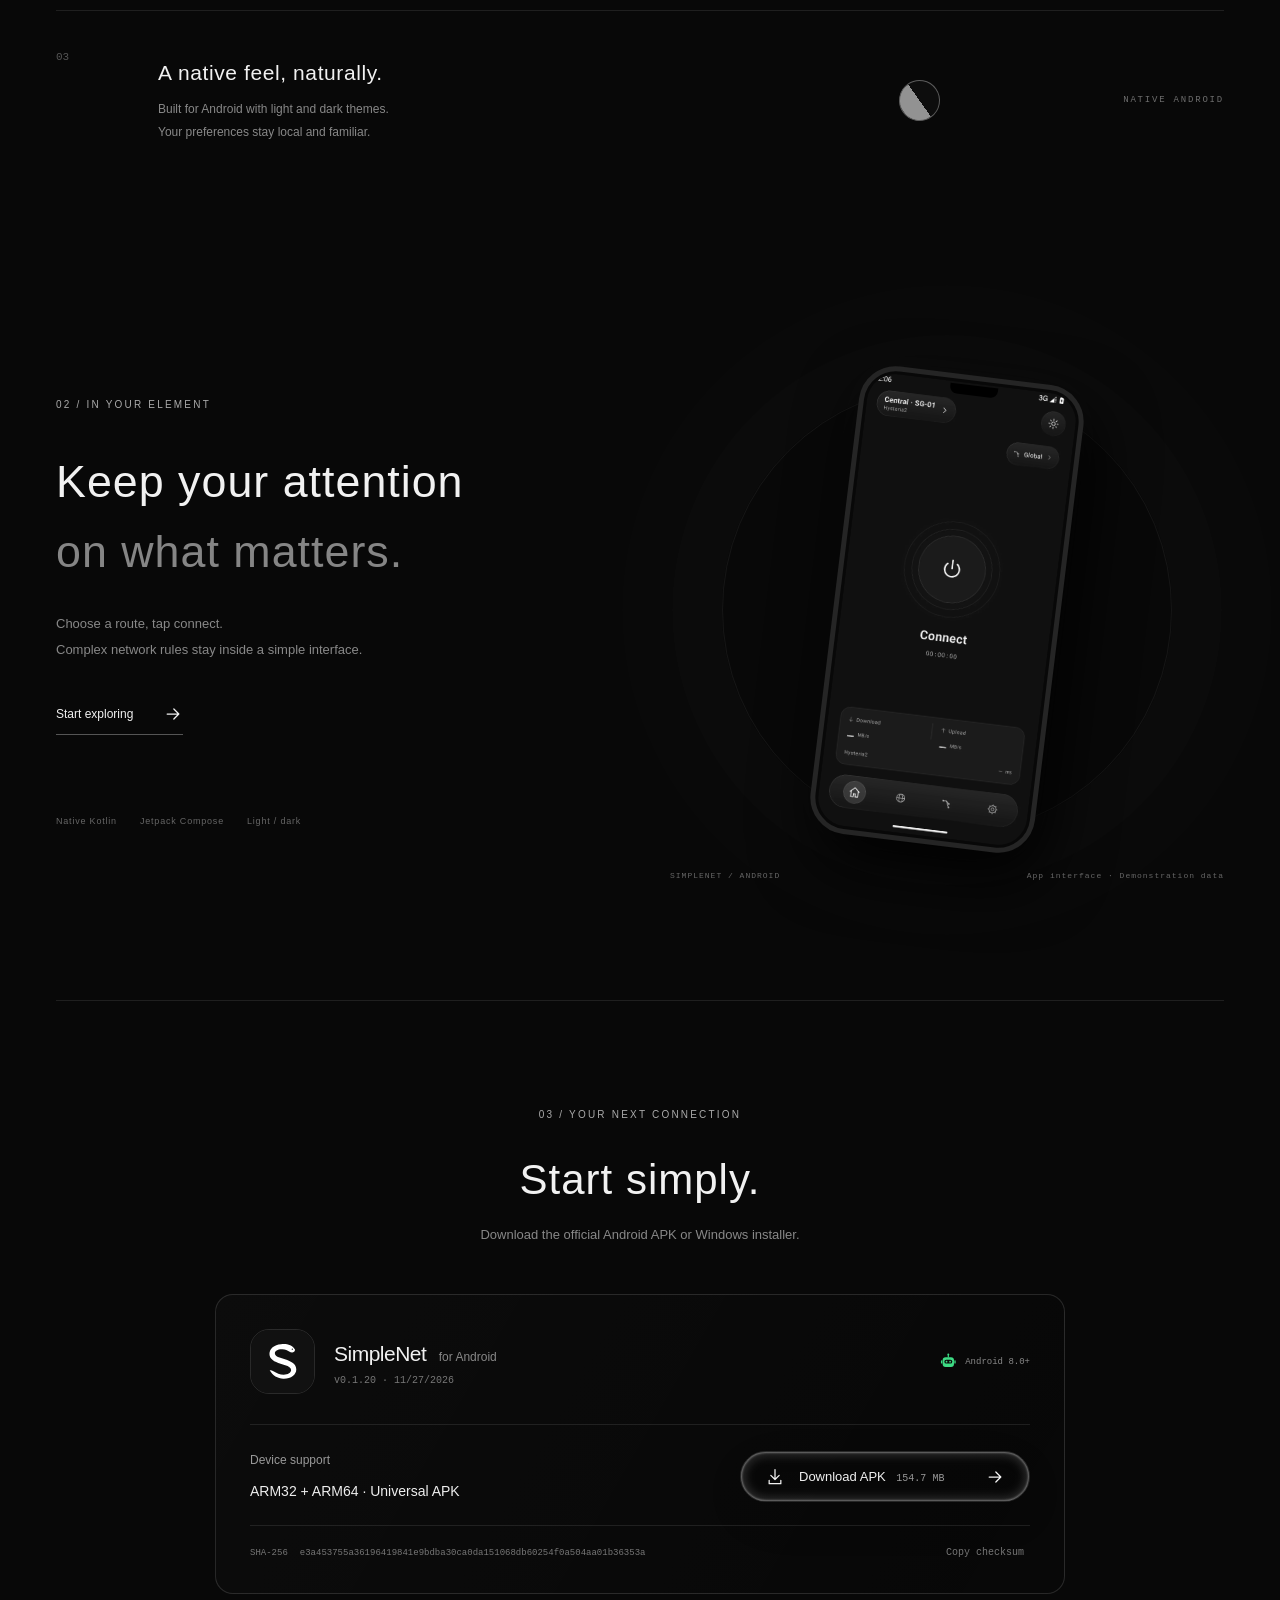
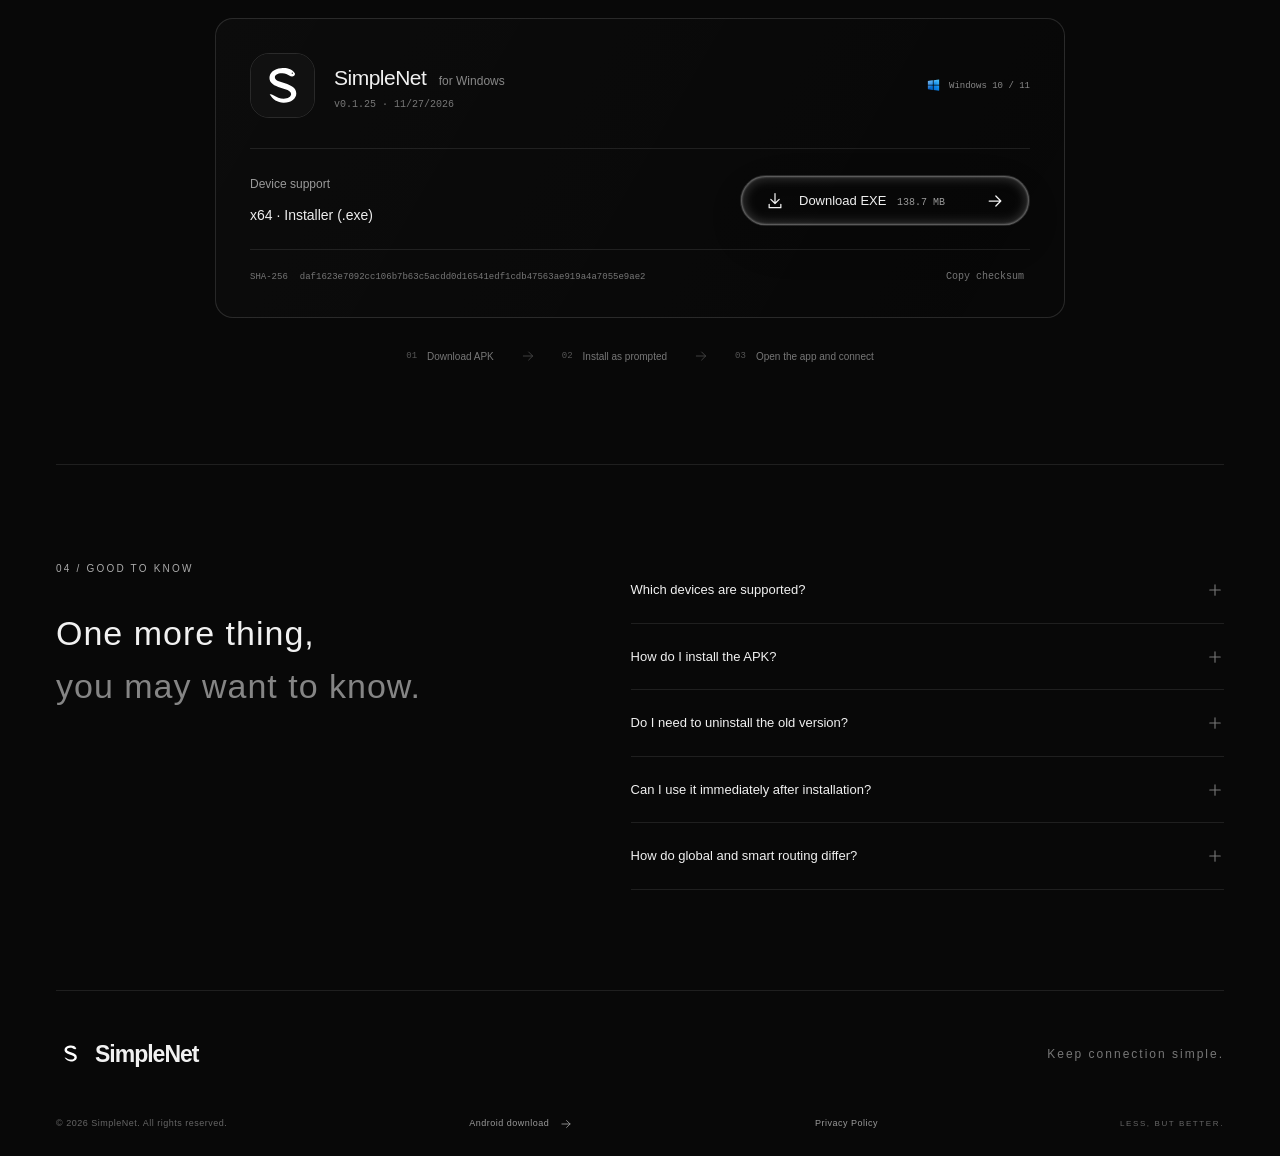
==== commit 91cb3a24: "Publish SimpleNet website, Android and Windows downloads" ====
--- a/site/index.html
+++ b/site/index.html
@@ -7,7 +7,7 @@
     <meta name="description" content="SimpleNet, a native Android network client. Automatically choose routes, split traffic by app or domain, and download the official APK." />
     <link rel="icon" type="image/svg+xml" href="./simplenet-logo-dark.svg" />
     <title>SimpleNet — Connected, simply.</title>
-    <script type="module" crossorigin src="./assets/index-B53UaP0M.js"></script>
+    <script type="module" crossorigin src="./assets/index-CiJMjm-e.js"></script>
     <link rel="stylesheet" crossorigin href="./assets/index-1MTSD_OI.css">
   </head>
   <body>
